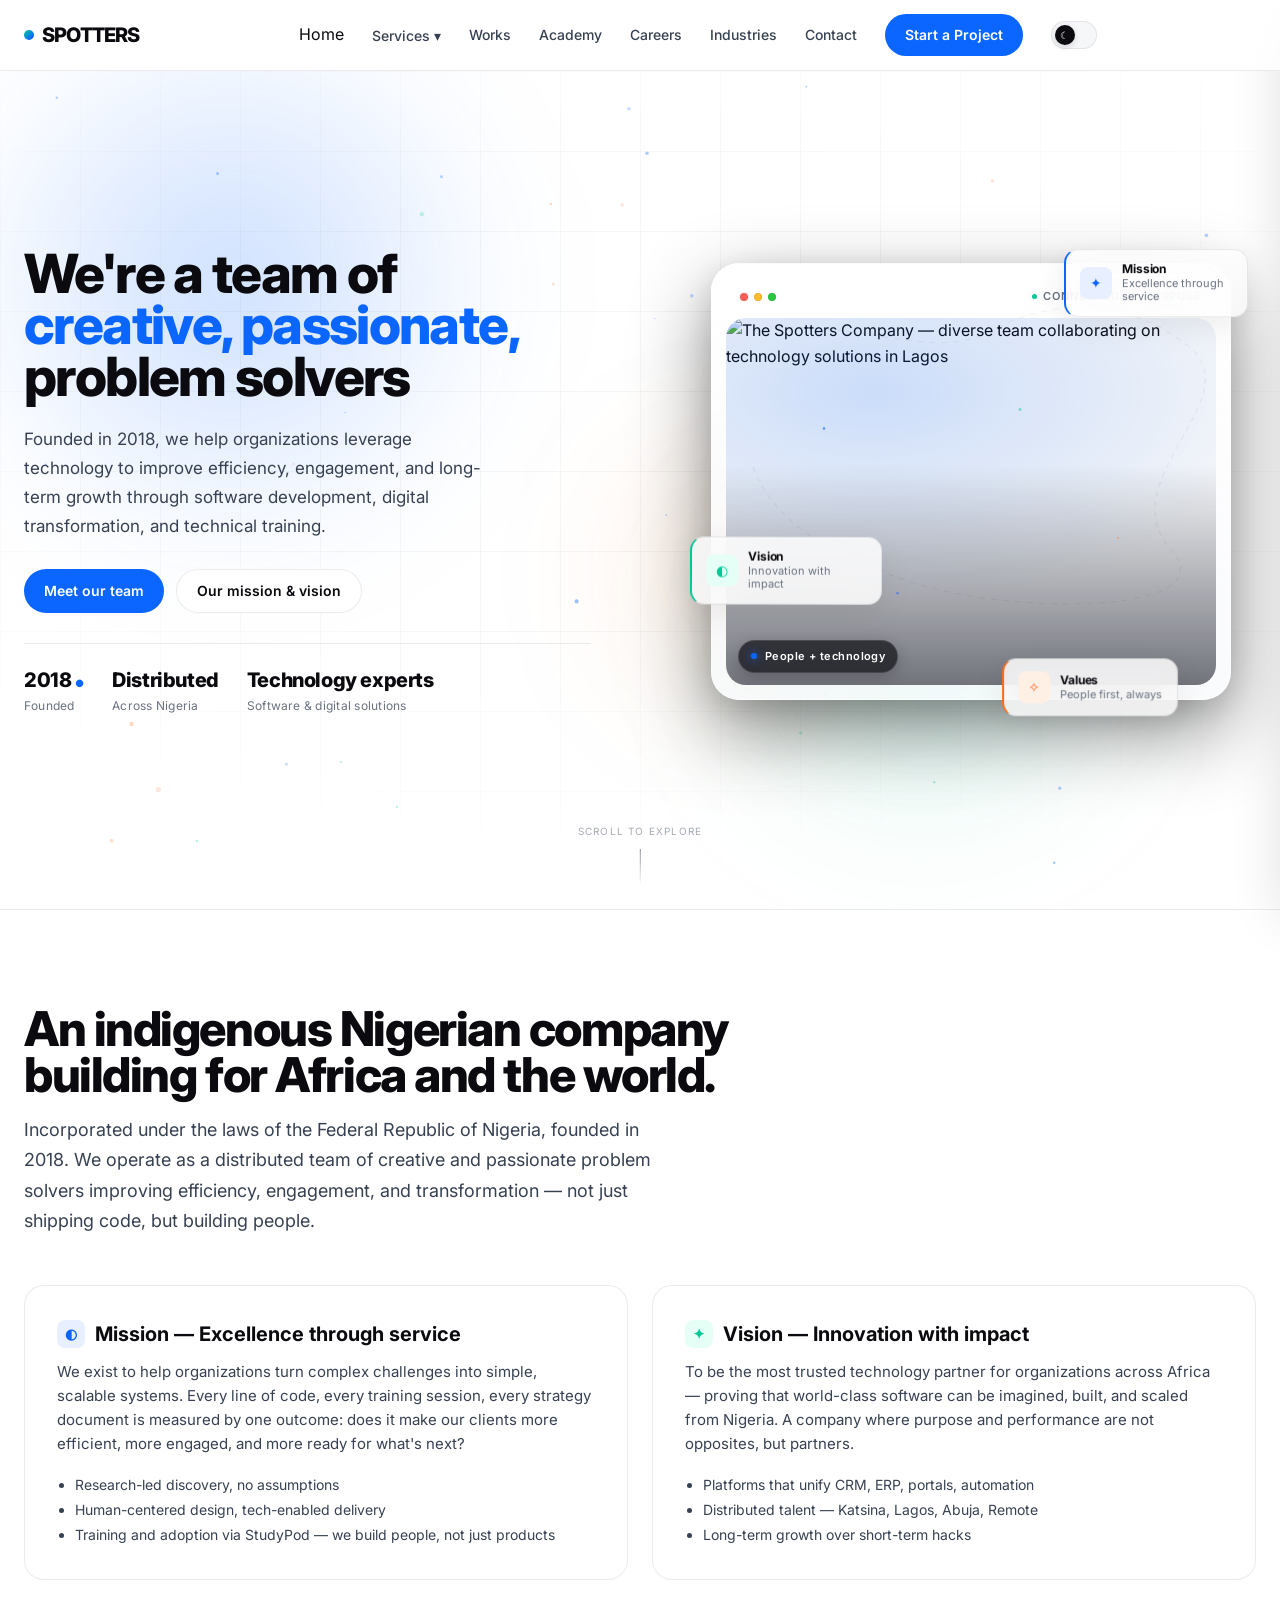
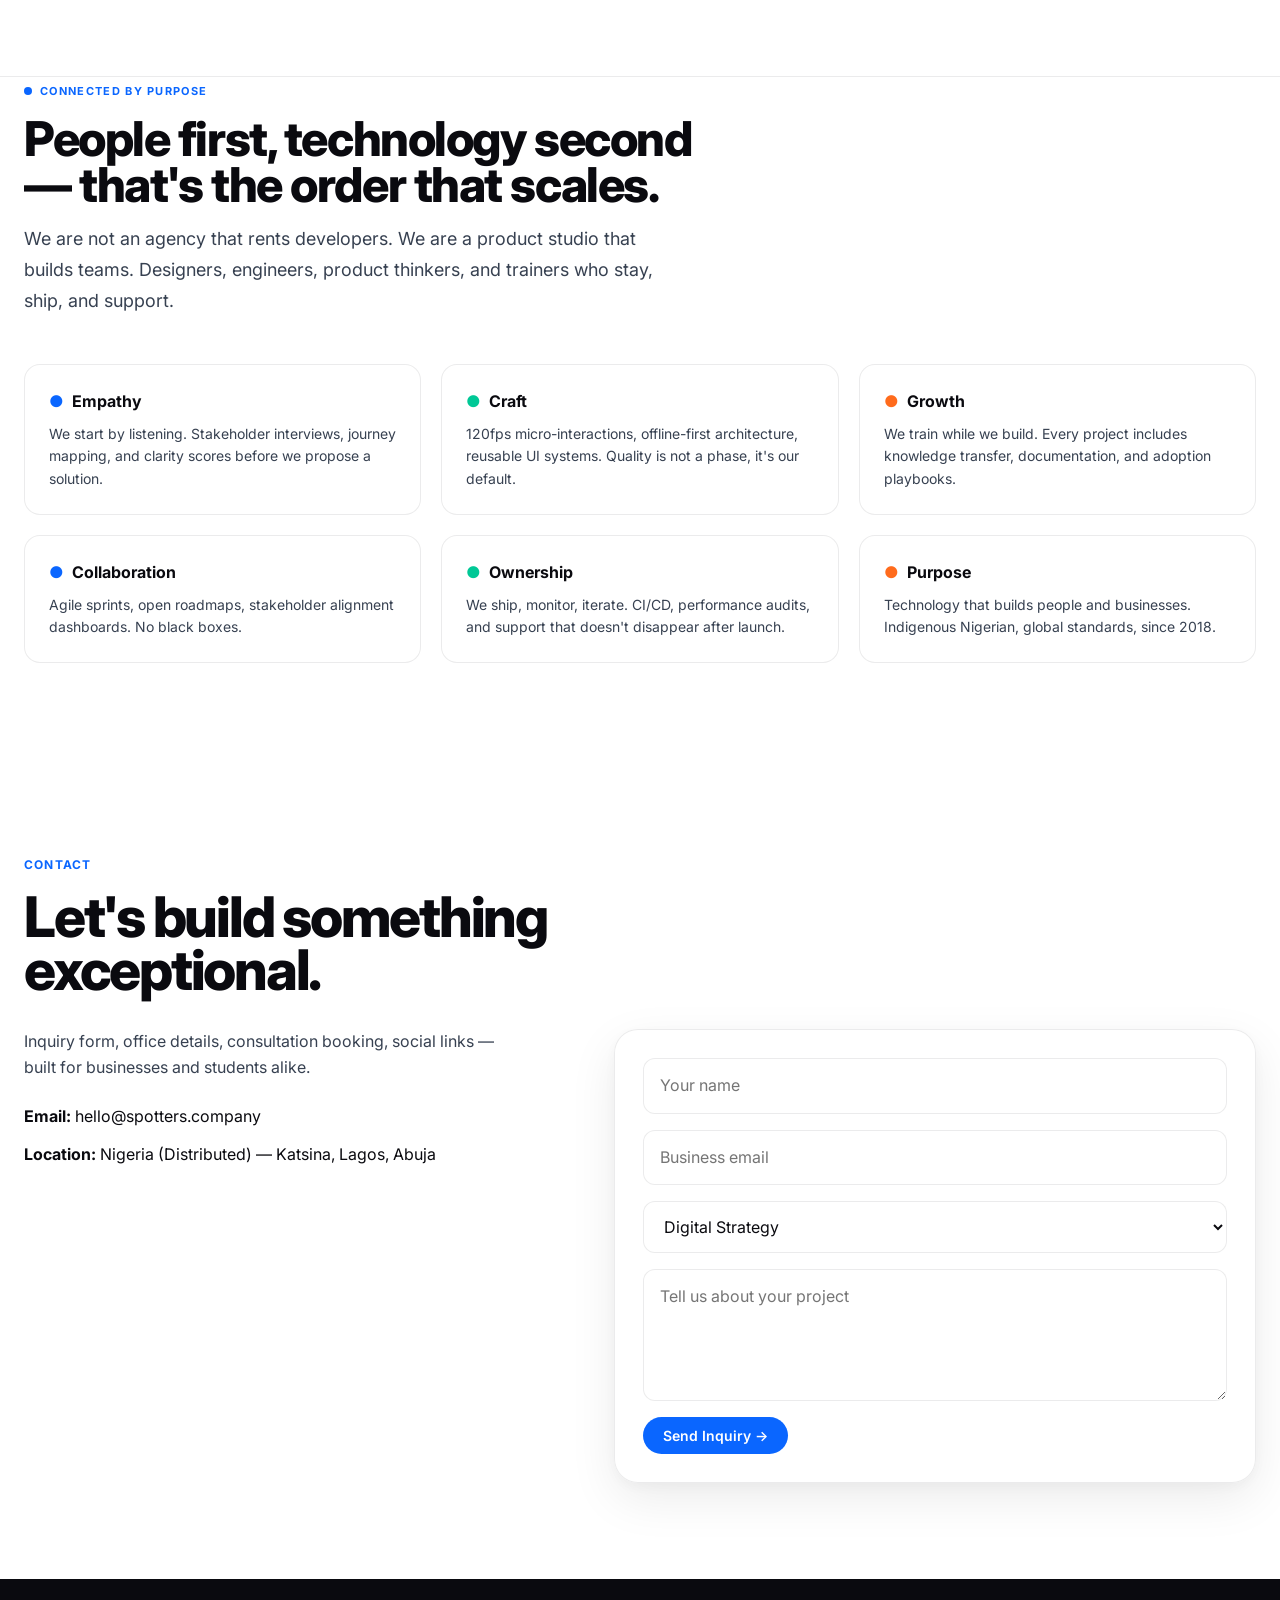
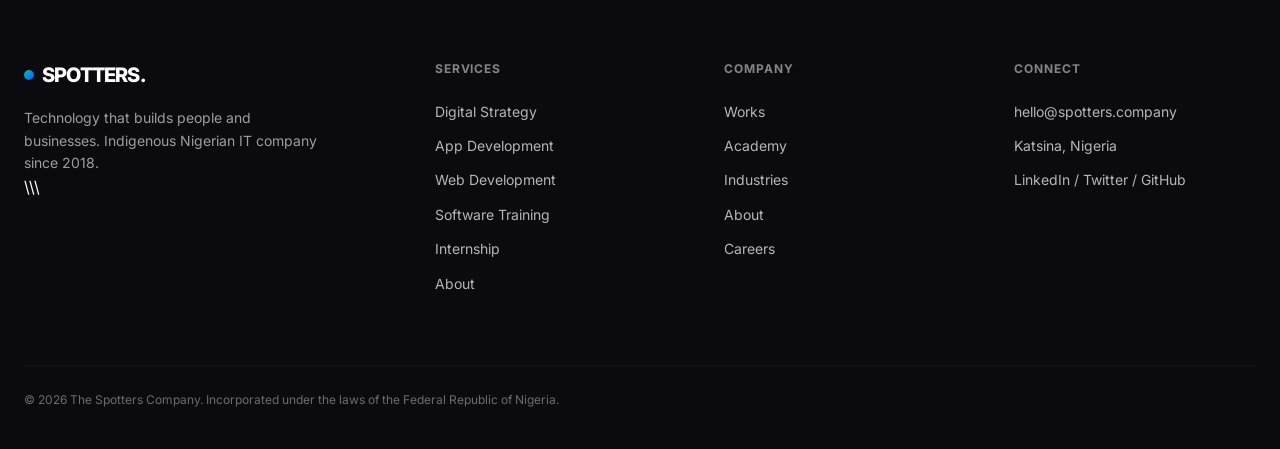
==== pages/about.html @ cceacc00 "change the position of some links" ====
<!DOCTYPE html>
<html lang="en">

<head>
  <meta charset="UTF-8">
  <meta name="viewport" content="width=device-width, initial-scale=1.0">
  <title>About — The Spotters Company | People connected by purpose</title>
  <link rel="preconnect" href="https://fonts.googleapis.com">
  <link rel="preconnect" href="https://fonts.gstatic.com" crossorigin>
  <link href="https://fonts.googleapis.com/css2?family=Inter:wght@400;500;600;700;800&display=swap" rel="stylesheet">
  <!-- Shared tokens + global header/footer (synced with home) -->
  <link rel="stylesheet" href="../css/variables.css">
  <link rel="stylesheet" href="../css/global.css">
  <!-- Page-specific styles -->
  <link rel="stylesheet" href="../css/about.css">
</head>

<body>
  <!-- ====================================================================
       HEADER SECTION
       ==================================================================== -->
  <header class="header" id="siteHeader">
    <div class="header-inner">
      <a href="../index.html" class="logo">
        <div class="logo-dot"></div>SPOTTERS
      </a>
      <nav class="nav-desktop" id="desktopNav">
        <a href="../index.html">Home</a>
        <div class="nav-dropdown" id="servicesDropdown">
          <button class="nav-link dropdown-trigger" aria-expanded="false">Services <span>▾</span></button>
          <div class="dropdown-menu">
            <a href="digital-strategy.html">Digital Strategy</a>
            <a href="app-development.html">App Development</a>
            <a href="web-development.html">Web Development</a>
            <a href="software-training.html">StudyPod Training</a>
            <a href="internship.html">Internship Program</a>
          </div>
        </div>
        <a class="nav-link" href="works.html">Works</a>
        <a class="nav-link" href="../index.html#academy">Academy</a>
        <a class="nav-link" href="careers.html">Careers</a>
        <a class="nav-link" href="industries.html">Industries</a>
        <a class="nav-link" href="../index.html#contact">Contact</a>
        <a class="btn-primary blue" href="#contact">Start a Project</a>
        <button class="theme-toggle" id="themeToggle" aria-label="Toggle light and dark theme">
          <div class="toggle-thumb" id="toggleThumb">☾</div>
        </button>
      </nav>
      <div style="display:flex; align-items:center; gap:10px;">
        <button class="hamburger" id="hamburger" aria-label="Open menu" aria-expanded="false" aria-controls="drawer">
          <span></span><span></span><span></span>
        </button>
      </div>
    </div>
  </header>

  <!-- Drawer - Mobile  -->
  <div class="drawer-backdrop" id="backdrop"></div>
  <div class="drawer" id="drawer" aria-hidden="true">
    <a href="../index.html">Home</a>
    <div class="drawer-dropdown open" id="drawerServices">
      <button class="drawer-link dropdown-trigger" aria-expanded="true">Services <span>▾</span></button>
      <div class="drawer-submenu">
        <a class="drawer-sublink" href="digital-strategy.html">Digital Strategy</a>
        <a class="drawer-sublink" href="app-development.html">App Development</a>
        <a class="drawer-sublink" href="web-development.html">Web Development</a>
        <a class="drawer-sublink" href="software-training.html">StudyPod Training</a>
        <a class="drawer-sublink" href="internship.html">Internship Program</a>
      </div>
    </div>
    <a class="nav-link" href="works.html">Works</a>
    <a class="nav-link" href="../index.html#academy">Academy</a>
    <a class="nav-link" href="careers.html">Careers</a>
    <a class="nav-link" href="industries.html">Industries</a>
    <a class="nav-link" href="../index.html#contact">Contact</a>
    <a class="btn-primary blue" href="#contact">Start a Project</a>
    <div class="drawer-footer">
      <div class="drawer-theme-row">
        <span>Theme</span>
        <button class="theme-toggle" id="drawerThemeToggle" aria-label="Toggle theme">
          <div class="toggle-thumb" id="drawerToggleThumb">☾</div>
        </button>
      </div>
      <a class="btn-primary blue" href="#contact" style="width:100%; justify-content:center;">Start a
        Project →</a>
      <p style="font-size:11px; color:var(--muted-2); text-align:center; margin-top:12px;">Indigenous Nigerian • Since
        2018</p>
    </div>
  </div>

  <!-- ====================================================================
       ABOUT HERO - People connected by purpose
       Most emotional hero on site — trust, not service
       ==================================================================== -->
  <section class="about-hero" id="aboutHero">
    <div class="hero-background">
      <canvas id="aboutNetworkCanvas"></canvas>
      <div class="grid-overlay"></div>
      <div class="gradient-orb blue"></div>
      <div class="gradient-orb green"></div>
      <div class="gradient-orb orange"></div>
    </div>

    <div class="hero-container">
      <!-- LEFT: Content — sells trust -->
      <div class="hero-content">
        <h1>We're a team of <em>creative, passionate,</em> problem solvers</h1>
        <p>Founded in 2018, we help organizations leverage technology to improve efficiency, engagement, and long-term
          growth through software development, digital transformation, and technical training.</p>

        <div class="hero-actions">
          <a class="btn-primary blue" href="#team">Meet our team</a>
          <a class="btn-secondary" href="#mission">Our mission & vision</a>
        </div>

        <div class="hero-stats">
          <div class="stat">
            <strong>2018 <span class="dot" style="color:var(--ab-blue);">●</span></strong>
            <span>Founded</span>
          </div>
          <div class="stat">
            <strong>Distributed</strong>
            <span>Across Nigeria</span>
          </div>
          <div class="stat">
            <strong>Technology experts</strong>
            <span>Software & digital solutions</span>
          </div>
        </div>
      </div>

      <!-- RIGHT: Visual — team connected by purpose -->
      <div class="hero-visual">
        <!-- TEAM BOARD — backdrop-filter 24px, border rgba(255,255,255,.08), shadow 0 30px 80px -->
        <div class="team-board" id="teamBoard">
          <div class="board-header">
            <div class="board-dots"><span></span><span></span><span></span></div>
            <span class="board-label">Connected by purpose</span>
          </div>

          <div class="team-image-wrap">
            <div class="team-image" id="teamImage">
              <img src="https://images.unsplash.com/photo-1522071820081-009f0129c71c?q=80&w=800&auto=format&fit=crop"
                alt="The Spotters Company — diverse team collaborating on technology solutions in Lagos"
                loading="eager">
              <div class="image-overlay"></div>
              <div class="network-mini-overlay"></div>
            </div>
            <div class="team-caption">
              <span class="caption-dot"></span>
              <span>People + technology</span>
            </div>
          </div>

          <!-- Floating cards — Mission / Vision / Values -->
          <div class="floating-card mission" id="cardMission">
            <div class="card-icon blue">✦</div>
            <div>
              <strong>Mission</strong>
              <span>Excellence through service</span>
            </div>
          </div>

          <div class="floating-card vision" id="cardVision">
            <div class="card-icon green">◐</div>
            <div>
              <strong>Vision</strong>
              <span>Innovation with impact</span>
            </div>
          </div>

          <div class="floating-card values" id="cardValues">
            <div class="card-icon orange">✧</div>
            <div>
              <strong>Values</strong>
              <span>People first, always</span>
            </div>
          </div>

          <!-- Connection SVG — glowing thread -->
          <svg class="connection-svg" viewBox="0 0 520 520" preserveAspectRatio="none">
            <path class="network-path" />
            <path class="network-pulse" id="networkPulse" />
          </svg>
        </div>

        <!-- Expertise pills — Scene 3 3-5s -->
        <div class="expertise-layer" id="expertiseLayer">
          <div class="expertise-pill software" data-pill="software"><span class="pill-dot"></span> Software Development
          </div>
          <div class="expertise-pill web" data-pill="web"><span class="pill-dot"></span> Web Platforms</div>
          <div class="expertise-pill mobile" data-pill="mobile"><span class="pill-dot"></span> Mobile Apps</div>
          <div class="expertise-pill digital" data-pill="digital"><span class="pill-dot"></span> Digital Strategy</div>
          <div class="expertise-pill training" data-pill="training"><span class="pill-dot"></span> Training</div>
        </div>
      </div>
    </div>

    <div class="scroll-indicator">
      <span>Scroll to explore</span>
      <div class="scroll-line"></div>
    </div>
  </section>

  <!-- ====================================================================
       BELOW-FOLD — Story + Mission/Vision + Values
       Narrative continuity from hero
       ==================================================================== -->
  <section class="about-section" id="mission">
    <h2>An indigenous Nigerian company building for Africa and the world.</h2>
    <p class="lead">Incorporated under the laws of the Federal Republic of Nigeria, founded in 2018. We operate as a
      distributed team of creative and passionate problem solvers improving efficiency, engagement, and transformation —
      not just shipping code, but building people.</p>

    <div class="mv-grid">
      <div class="mv-card">
        <h3><span
            style="width:28px; height:28px; background:var(--ab-blue-light); color:var(--ab-blue); border-radius:8px; display:grid; place-items:center; font-size:14px;">◐</span>
          Mission — Excellence through service</h3>
        <p>We exist to help organizations turn complex challenges into simple, scalable systems. Every line of code,
          every training session, every strategy document is measured by one outcome: does it make our clients more
          efficient, more engaged, and more ready for what's next?</p>
        <ul>
          <li>Research-led discovery, no assumptions</li>
          <li>Human-centered design, tech-enabled delivery</li>
          <li>Training and adoption via StudyPod — we build people, not just products</li>
        </ul>
      </div>
      <div class="mv-card">
        <h3><span
            style="width:28px; height:28px; background:var(--ab-green-light); color:var(--ab-green); border-radius:8px; display:grid; place-items:center; font-size:14px;">✦</span>
          Vision — Innovation with impact</h3>
        <p>To be the most trusted technology partner for organizations across Africa — proving that world-class software
          can be imagined, built, and scaled from Nigeria. A company where purpose and performance are not opposites,
          but partners.</p>
        <ul>
          <li>Platforms that unify CRM, ERP, portals, automation</li>
          <li>Distributed talent — Katsina, Lagos, Abuja, Remote</li>
          <li>Long-term growth over short-term hacks</li>
        </ul>
      </div>
    </div>
  </section>

  <section class="about-section" id="team" style="padding-top:0;">
    <div class="about-label">Connected by purpose</div>
    <h2>People first, technology second — that's the order that scales.</h2>
    <p class="lead">We are not an agency that rents developers. We are a product studio that builds teams. Designers,
      engineers, product thinkers, and trainers who stay, ship, and support.</p>

    <div class="values-grid">
      <div class="value-card">
        <h4><span style="color:var(--ab-blue);">●</span> Empathy</h4>
        <p>We start by listening. Stakeholder interviews, journey mapping, and clarity scores before we propose a
          solution.</p>
      </div>
      <div class="value-card">
        <h4><span style="color:var(--ab-green);">●</span> Craft</h4>
        <p>120fps micro-interactions, offline-first architecture, reusable UI systems. Quality is not a phase, it's our
          default.</p>
      </div>
      <div class="value-card">
        <h4><span style="color:var(--ab-orange);">●</span> Growth</h4>
        <p>We train while we build. Every project includes knowledge transfer, documentation, and adoption playbooks.
        </p>
      </div>
      <div class="value-card">
        <h4><span style="color:var(--ab-blue);">●</span> Collaboration</h4>
        <p>Agile sprints, open roadmaps, stakeholder alignment dashboards. No black boxes.</p>
      </div>
      <div class="value-card">
        <h4><span style="color:var(--ab-green);">●</span> Ownership</h4>
        <p>We ship, monitor, iterate. CI/CD, performance audits, and support that doesn't disappear after launch.</p>
      </div>
      <div class="value-card">
        <h4><span style="color:var(--ab-orange);">●</span> Purpose</h4>
        <p>Technology that builds people and businesses. Indigenous Nigerian, global standards, since 2018.</p>
      </div>
    </div>
  </section>

  <!-- ====================================================================
       CONTACT - SECTION
       ==================================================================== -->
  <section class="section contact-section" id="contact">
    <div class="section-label reveal">Contact</div>
    <h2 class="section-title reveal">Let's build something exceptional.</h2>
    <div class="contact-layout">
      <div class="contact-info reveal">
        <p>Inquiry form, office details, consultation booking, social links — built for businesses and students alike.
        </p>
        <div class="contact-meta">
          <p><strong>Email:</strong> hello@spotters.company</p>
          <p><strong>Location:</strong> Nigeria (Distributed) — Katsina, Lagos, Abuja</p>
        </div>
      </div>
      <form class="card contact-form reveal">
        <input type="text" name="name" placeholder="Your name">
        <input type="email" name="email" placeholder="Business email">
        <select name="service">
          <option>Digital Strategy</option>
          <option>App Development</option>
          <option>Web Development</option>
          <option>Software Training</option>
          <option>Internship</option>
          <option>About / Partnership</option>
        </select>
        <textarea name="message" placeholder="Tell us about your project" rows="4"></textarea>
        <button class="btn-primary blue" type="submit">Send Inquiry →</button>
      </form>
    </div>
  </section>

  <!-- Footer - SECTION -->
  <footer class="footer">
    <div class="footer-inner">
      <div class="footer-grid">
        <div>
          <div class="logo" style="color:white;">
            <div class="logo-dot"></div>SPOTTERS.
          </div>
          <p style="opacity:0.6; font-size:14px; margin-top:16px; max-width:300px;">Technology that builds people and
            businesses. Indigenous Nigerian IT company since 2018.</p>
          \\\
        </div>
        <div>
          <h4>Services</h4>
          <a href="digital-strategy.html">Digital Strategy</a>
          <a href="app-development.html">App Development</a>
          <a href="web-development.html">Web Development</a>
          <a href="software-training.html">Software Training</a>
          <a href="internship.html">Internship</a>
          <a href="about.html">About</a>
        </div>
        <div>
          <h4>Company</h4>
          <a href="../index.html#works">Works</a>
          <a href="../index.html#academy">Academy</a>
          <a href="../index.html#industries">Industries</a>
          <a href="../index.html#about">About</a>
          <a href="../index.html#careers">Careers</a>
        </div>
        <div>
          <h4>Connect</h4>
          <a>hello@spotters.company</a>
          <a>Katsina, Nigeria</a>
          <a>LinkedIn / Twitter / GitHub</a>
        </div>
      </div>
      <p
        style="margin-top:64px; opacity:0.4; font-size:12px; border-top:1px solid rgba(255,255,255,0.1); padding-top:24px;">
        © 2026 The Spotters Company. Incorporated under the laws of the Federal Republic of Nigeria.</p>
    </div>
  </footer>

  <!-- Back to Top Button - Blue dominant (synced with home) -->
  <button class="back-to-top" id="backToTop" aria-label="Back to top">
    <svg viewBox="0 0 24 24" fill="none" stroke="currentColor" stroke-width="2.2" stroke-linecap="round"
      stroke-linejoin="round">
      <path d="M18 15l-6-6-6 6" />
    </svg>
  </button>

  <div class="toast" id="toast"></div>

  <script src="../js/main.js"></script>
  <script src="../js/about.js"></script>
</body>

</html>
---- css/variables.css ----
/* ==========================================================================
   VARIABLES.CSS - Design tokens for The Spotters Company
   This file holds all colors, shadows, radii, fonts.
   Edit here to rebrand the entire site.
   
   Structure:
   1. Core palette (white, black, grays)
   2. Brand colors (blue, green, orange) - light/dark variants
   3. Theme tokens (light = default, dark = [data-theme="dark"])
   4. Gradients, shadows, radii, easing
   ========================================================================== */

:root {
  /* ---------- 1. Core neutrals ---------- */
  --white: #FFFFFF;
  --off-white: #FAFBFD;
  --ghost: #F6F7F9;
  --black: #0A0A0F;
  --gray-900: #111827;
  --gray-700: #374151;
  --gray-500: #6B7280;
  --gray-300: #D1D5DB;
  --gray-100: #F3F4F6;
  
  /* ---------- 2. Brand colors ---------- */
  --blue: #0A66FF;           /* Primary - Software / trust */
  --blue-dark: #0549C0;
  --blue-light: #E8EFFF;
  --blue-glow: rgba(10, 102, 255, 0.15);
  
  --green: #00C896;          /* Secondary - Training / growth (used as purple in hero) */
  --green-dark: #009975;
  --green-light: #E6FFF6;
  --green-glow: rgba(0, 200, 150, 0.15);
  
  --orange: #FF6B1C;          /* Accent - Human / transformation */
  --orange-dark: #E05A12;
  --orange-light: #FFF0E6;
  --orange-glow: rgba(255, 107, 28, 0.15);

  /* For hero animation - map purple to green for brand consistency */
  --hero-blue: var(--blue);
  --hero-purple: var(--green);
  --hero-orange: var(--orange);

  /* ---------- 3. Theme tokens - Light is default ---------- */
  --bg: var(--white);
  --bg-2: var(--off-white);
  --text: var(--black);
  --muted: var(--gray-700);
  --muted-2: var(--gray-500);
  --border: rgba(10,10,15,0.08);
  --card-bg: rgba(255,255,255,0.84);
  --visual-bg: rgba(248,249,252,0.72);
  --header-bg: rgba(255,255,255,0.82);
  --canvas-line: 10,10,15;

  /* ---------- 4. Gradients ---------- */
  --gradient-bgo: linear-gradient(135deg, var(--green) 0%, var(--blue) 80%, var(--orange) 100%);
  --gradient-blue: linear-gradient(135deg, var(--blue) 0%, #3B82F6 100%);
  --gradient-green: linear-gradient(135deg, var(--green) 0%, #10B981 100%);
  --gradient-orange: linear-gradient(135deg, var(--orange) 0%, #FB923C 100%);

  /* ---------- 5. Typography ---------- */
  --font-display: 'Geist', 'Inter', -apple-system, sans-serif;
  --font-body: 'Inter', -apple-system, sans-serif;
  
  /* ---------- 6. Radii & Shadows ---------- */
  --radius-sm: 12px;
  --radius-md: 16px;
  --radius-lg: 24px;
  --radius-xl: 32px;
  --radius-full: 9999px;
  
  --shadow-sm: 0 1px 2px rgba(10,10,15,0.04), 0 4px 12px rgba(10,10,15,0.04);
  --shadow-md: 0 8px 24px rgba(10,10,15,0.06), 0 2px 8px rgba(10,10,15,0.04);
  --shadow-lg: 0 16px 48px rgba(10,10,15,0.08), 0 4px 16px rgba(10,10,15,0.04);
  --shadow-glow-blue: 0 8px 32px var(--blue-glow);
  --shadow-glow-green: 0 8px 32px var(--green-glow);
  --shadow-glow-orange: 0 8px 32px var(--orange-glow);

  /* ---------- 7. Easing - for premium motion ---------- */
  --ease-spring: cubic-bezier(0.175, 0.885, 0.32, 1.275);
  --ease-smooth: cubic-bezier(0.16, 1, 0.3, 1);
  --ease-out: cubic-bezier(0.25, 0.46, 0.45, 0.94);
}

[data-theme="dark"] {
  --bg: #050816;
  --bg-2: #0B1020;
  --text: #E6E8EF;
  --muted: rgba(255,255,255,0.68);
  --muted-2: rgba(255,255,255,0.42);
  --border: rgba(255,255,255,0.10);
  --card-bg: rgba(11,16,32,0.84);
  --visual-bg: rgba(8,12,26,0.62);
  --header-bg: rgba(5,8,22,0.78);
  --canvas-line: 255,255,255;
  --ghost: #12131A;
  --gray-100: rgba(255,255,255,0.08);
  --gray-300: rgba(255,255,255,0.14);
  --off-white: #0B1020;
}
body.dark {
  --bg: #050816;
  --bg-2: #0B1020;
  --text: #E6E8EF;
  --muted: rgba(255,255,255,0.68);
  --muted-2: rgba(255,255,255,0.42);
  --border: rgba(255,255,255,0.10);
  --card-bg: rgba(11,16,32,0.84);
  --visual-bg: rgba(8,12,26,0.62);
  --header-bg: rgba(5,8,22,0.78);
  --canvas-line: 255,255,255;
}
---- css/global.css ----
/* ==========================================================================
   GLOBAL.CSS - Base styles, header, footer, buttons, drawer
   SYNCED ACROSS ALL PAGES: index.html, digital-strategy.html, web-development.html
   Edit header/footer here and it updates everywhere.
   
   COMMENT GUIDE:
   - Search HEADER to edit sticky header
   - Search DRAWER for mobile menu
   - Search FOOTER for footer
   - Search BACK TO TOP for button
   ========================================================================== */

/* ---------- 1. Reset & Base ---------- */
* { margin: 0; padding: 0; box-sizing: border-box; }
html { scroll-behavior: smooth; -webkit-font-smoothing: antialiased; }
body {
  font-family: 'Inter', sans-serif;
  background: var(--bg);
  color: var(--text);
  line-height: 1.6;
  overflow-x: hidden;
  transition: background .4s ease, color .4s ease;
}
a { text-decoration: none; color: inherit; }
button { border: none; background: none; cursor: pointer; font-family: inherit; }

/* ---------- 2. HEADER - Sticky, reusable ---------- */
.header {
  position: sticky;
  top: 0;
  z-index: 100;
  background: var(--header-bg);
  backdrop-filter: blur(24px) saturate(180%);
  border-bottom: 1px solid var(--border);
  transition: background .4s ease, border-color .4s ease;
}
.header-inner {
  max-width: 1280px;
  margin: 0 auto;
  padding: 14px 24px;
  display: flex;
  align-items: center;
  justify-content: space-between;
  gap: 20px;
}
.logo {
  font-weight: 800;
  letter-spacing: -0.04em;
  font-size: 20px;
  display: flex;
  align-items: center;
  gap: 8px;
  color: var(--text);
  text-decoration: none;
}
.logo-dot {
  width: 10px; height: 10px;
  border-radius: 50%;
  background: var(--gradient-bgo);
  animation: pulseDot 3s infinite;
}
@keyframes pulseDot { 0%,100%{transform:scale(1)} 50%{transform:scale(1.2)} }

/* ---------- 3. Desktop Navigation ---------- */
.nav-desktop { display: flex; gap: 28px; align-items: center; }
.nav-link {
  font-size: 14px; font-weight: 500;
  color: var(--muted); position: relative;
  padding: 4px 0; transition: color .3s ease;
}
.nav-link:hover { color: var(--text); }

/* Services Dropdown */
.nav-dropdown { position: relative; }
.dropdown-trigger { display: flex; align-items: center; gap: 4px; }
.dropdown-menu {
  position: absolute; top: calc(100% + 12px); left: 50%;
  transform: translateX(-50%) translateY(-8px);
  min-width: 220px; background: var(--card-bg);
  border: 1px solid var(--border); border-radius: 14px;
  padding: 8px; box-shadow: var(--shadow-lg);
  backdrop-filter: blur(16px); opacity: 0; visibility: hidden;
  pointer-events: none; transition: all .32s var(--ease-smooth); z-index: 110;
}
.nav-dropdown:hover .dropdown-menu,
.nav-dropdown.open .dropdown-menu,
.nav-dropdown:focus-within .dropdown-menu {
  opacity: 1; visibility: visible; pointer-events: auto;
  transform: translateX(-50%) translateY(0);
}
.dropdown-menu a {
  display: block; padding: 10px 12px;
  font-size: 13px; font-weight: 500;
  color: var(--muted); border-radius: 8px; transition: all .2s ease;
}
.dropdown-menu a:hover { background: var(--ghost); color: var(--text); transform: translateX(2px); }
.dropdown-menu a:first-child:hover { background: var(--blue-light); color: var(--blue); }
[data-theme="dark"] .dropdown-menu { background: rgba(16,22,42,0.96); border-color: rgba(255,255,255,0.08); }

/* Theme Toggle */
.theme-toggle {
  width: 46px; height: 28px; border-radius: 9999px;
  background: var(--ghost); border: 1px solid var(--border);
  display: flex; align-items: center; padding: 3px;
  cursor: pointer; transition: all .3s var(--ease-smooth); position: relative;
}
.theme-toggle:hover { transform: translateY(-1px); }
.toggle-thumb {
  width: 20px; height: 20px; border-radius: 50%;
  background: var(--black); color: white;
  display: grid; place-items: center; font-size: 10px;
  transition: transform .38s var(--ease-smooth), background .3s ease;
  box-shadow: 0 2px 6px rgba(0,0,0,0.15);
}
[data-theme="dark"] .toggle-thumb { transform: translateX(18px); background: linear-gradient(135deg, #FDB813, #FF6B1C); }

/* Buttons */
.btn-primary {
  background: var(--black); color: white;
  padding: 10px 20px; border-radius: var(--radius-full);
  font-weight: 600; font-size: 14px;
  display: inline-flex; align-items: center; gap: 8px;
  transition: all .3s var(--ease-smooth);
}
.btn-primary:hover { transform: translateY(-1px); box-shadow: var(--shadow-md); }
.btn-primary.blue { background: var(--blue); }
.btn-primary.green { background: var(--green); }
.btn-primary.orange { background: var(--orange); }
.btn-secondary {
  background: var(--card-bg); color: var(--text);
  border: 1px solid var(--border); padding: 10px 20px;
  border-radius: var(--radius-full); font-weight: 600; font-size: 14px;
  backdrop-filter: blur(10px); transition: all .3s var(--ease-smooth);
}
.btn-secondary:hover { transform: translateY(-1px); box-shadow: var(--shadow-md); }

/* Hamburger - Mobile */
.hamburger {
  width: 40px; height: 40px; display: none;
  flex-direction: column; justify-content: center; align-items: center; gap: 5px;
  border-radius: 10px; border: 1px solid var(--border);
  background: var(--card-bg);
}
.hamburger span {
  display: block; width: 18px; height: 2px;
  background: var(--text); border-radius: 2px;
  transition: all .32s var(--ease-smooth);
}
.hamburger.active span:nth-child(1){ transform: translateY(7px) rotate(45deg); }
.hamburger.active span:nth-child(2){ opacity: 0; transform: scaleX(0); }
.hamburger.active span:nth-child(3){ transform: translateY(-7px) rotate(-45deg); }

/* Drawer - Mobile menu */
.drawer-backdrop {
  position: fixed; inset: 0;
  background: rgba(10,10,15,0.28); backdrop-filter: blur(4px);
  z-index: 90; opacity: 0; pointer-events: none; transition: .4s ease;
}
.drawer-backdrop.active { opacity: 1; pointer-events: auto; }
.drawer {
  position: fixed; top: 0; right: 0; bottom: 0;
  width: min(420px, 86vw); background: var(--bg);
  border-left: 1px solid var(--border); z-index: 95;
  padding: 88px 32px 32px; transform: translateX(100%);
  transition: .6s var(--ease-smooth); display: flex;
  flex-direction: column; box-shadow: 0 16px 48px rgba(0,0,0,0.12); overflow-y: auto;
}
.drawer.active { transform: translateX(0); }
.drawer-link {
  font-size: 28px; font-weight: 700; letter-spacing: -0.03em;
  line-height: 1.1; padding: 14px 0; border-bottom: 1px solid var(--border);
  opacity: 0; transform: translateY(20px); transition: .5s var(--ease-smooth); color: var(--text);
}
.drawer.active .drawer-link { opacity: 1; transform: translateY(0); }
.drawer.active .drawer-link:nth-child(1){transition-delay:.06s}
.drawer.active .drawer-link:nth-child(2){transition-delay:.10s}
.drawer.active .drawer-link:nth-child(3){transition-delay:.14s}
.drawer.active .drawer-link:nth-child(4){transition-delay:.18s}
.drawer.active .drawer-link:nth-child(5){transition-delay:.22s}
.drawer.active .drawer-link:nth-child(6){transition-delay:.26s}
.drawer.active .drawer-link:nth-child(7){transition-delay:.30s}
.drawer-footer { margin-top: auto; padding-top: 32px; border-top: 1px solid var(--border); }
.drawer-theme-row { display: flex; align-items: center; justify-content: space-between; margin-bottom: 20px; font-size: 13px; color: var(--muted); }
.drawer-dropdown .dropdown-trigger {
  width: 100%; justify-content: space-between; font-size: 28px;
  font-weight: 700; letter-spacing: -0.03em; line-height: 1.1;
  padding: 14px 0; border-bottom: 1px solid var(--border);
}
.drawer-submenu {
  max-height: 0; overflow: hidden; opacity: 0;
  transition: all .36s var(--ease-smooth);
  padding-left: 16px; border-left: 2px solid var(--border);
  margin: 8px 0 8px 8px;
}
.drawer-dropdown.open .drawer-submenu { max-height: 300px; opacity: 1; margin-bottom: 16px; }
.drawer-sublink { display: block; padding: 10px 0; font-size: 15px; font-weight: 500; color: var(--muted); transition: color .2s; }
.drawer-sublink:hover { color: var(--blue); }

/* Reveal on scroll */
.reveal { opacity: 0; transform: translateY(24px); transition: .8s var(--ease-smooth); }
.reveal.in { opacity: 1; transform: translateY(0); }

/* Toast */
.toast {
  position: fixed; left: 50%; bottom: 24px;
  transform: translateX(-50%) translateY(20px);
  background: var(--card-bg); border: 1px solid var(--border);
  color: var(--text); padding: 10px 16px; border-radius: var(--radius-full);
  font-size: 12px; font-weight: 500; opacity: 0; pointer-events: none;
  transition: all .4s var(--ease-smooth); z-index: 200;
  backdrop-filter: blur(16px); box-shadow: var(--shadow-lg);
}
.toast.show { opacity: 1; transform: translateX(-50%) translateY(0); }

/* Footer */
.footer { background: var(--black); color: white; padding: 80px 24px 40px; }
.footer-inner { max-width: 1280px; margin: 0 auto; }
.footer-grid { display: grid; grid-template-columns: 1.5fr 1fr 1fr 1fr; gap: 48px; }
.footer h4 { font-size: 12px; text-transform: uppercase; letter-spacing: 0.08em; opacity: 0.5; margin-bottom: 16px; }
.footer a { display: block; font-size: 14px; opacity: 0.7; padding: 6px 0; transition: opacity .2s; }
.footer a:hover { opacity: 1; }

/* Shared section primitives */
.section {
  width: 100%;
  max-width: 1280px;
  margin: 0 auto;
  padding: 96px 24px;
}
.section-label {
  display: flex;
  align-items: center;
  gap: 8px;
  margin-bottom: 16px;
  color: var(--blue);
  font-size: 12px;
  font-weight: 700;
  letter-spacing: .1em;
  text-transform: uppercase;
}
.section-title {
  max-width: 720px;
  margin-bottom: 20px;
  color: var(--text);
  font-size: clamp(32px, 5vw, 56px);
  font-weight: 800;
  letter-spacing: -.04em;
  line-height: .95;
}

/* Reusable contact section */
.contact-section { padding-top: 96px; }
.contact-layout {
  display: grid;
  grid-template-columns: minmax(0, .9fr) minmax(320px, 1.1fr);
  gap: clamp(28px, 5vw, 64px);
  align-items: start;
  margin-top: 32px;
}
.contact-info { max-width: 480px; }
.contact-info > p { color: var(--muted); }
.contact-meta { margin-top: 24px; }
.contact-meta p { margin-bottom: 12px; }
.contact-form {
  width: 100%;
  min-width: 0;
  overflow: hidden;
  background: var(--card-bg-light, var(--card-bg));
  border: 1px solid var(--border);
  border-radius: var(--radius-lg);
  box-shadow: var(--shadow-lg);
  display: grid;
  gap: 16px;
  padding: clamp(20px, 3vw, 28px);
  backdrop-filter: blur(12px);
  transition: all .5s var(--ease-smooth);
}
[data-theme="dark"] .contact-form {
  background: var(--card-bg-dark);
  border-color: rgba(255,255,255,0.07);
  box-shadow: 0 4px 24px rgba(0,0,0,0.2), inset 0 1px 0 rgba(255,255,255,0.04);
}
.contact-form:hover {
  transform: translateY(-4px);
  border-color: rgba(10,102,255,0.18);
  box-shadow: var(--shadow-lg);
}
[data-theme="dark"] .contact-form:hover {
  background: rgba(20,28,52,0.94);
  border-color: rgba(10,102,255,0.22);
  box-shadow: 0 16px 48px rgba(0,0,0,0.32), 0 0 32px rgba(10,102,255,0.12), inset 0 1px 0 rgba(255,255,255,0.06);
}
.contact-form input,
.contact-form select,
.contact-form textarea {
  width: 100%;
  min-width: 0;
  padding: 14px 16px;
  border: 1px solid var(--border);
  border-radius: 12px;
  background: var(--bg);
  color: var(--text);
  font: inherit;
}
.contact-form textarea { resize: vertical; }
.contact-form .btn-primary { justify-self: start; }

@media (max-width:760px) {
  .section { padding: 64px 20px; }
  .contact-layout { grid-template-columns: minmax(0, 1fr); }
  .contact-info { max-width: none; }
}

/* Back to Top */
.back-to-top {
  position: fixed; bottom: 24px; right: 24px;
  width: 48px; height: 48px; border-radius: 9999px;
  background: var(--blue); color: white; display: grid; place-items: center;
  box-shadow: 0 8px 24px rgba(10,102,255,0.35), 0 2px 8px rgba(0,0,0,0.12);
  border: none; cursor: pointer; z-index: 80;
  opacity: 0; transform: translateY(12px) scale(0.9); pointer-events: none;
  transition: all .35s var(--ease-smooth);
}
.back-to-top.visible { opacity: 1; transform: translateY(0) scale(1); pointer-events: auto; }
.back-to-top:hover { transform: translateY(-2px) scale(1.04); background: var(--blue-dark); box-shadow: 0 12px 32px rgba(10,102,255,0.45); }
.back-to-top svg { width: 20px; height: 20px; }

/* Responsive */
@media (max-width:980px){ .nav-desktop{display:none;} .hamburger{display:flex;} .footer-grid{grid-template-columns:1fr 1fr;} }
@media (max-width:600px){ .footer-grid{grid-template-columns:1fr;} .header-inner{padding:12px 20px;} .back-to-top{bottom:18px; right:18px; width:44px; height:44px;} }
---- css/about.css ----
/* ==========================================================================
   FILE: css/about.css
   PURPOSE: About Page — People connected by purpose
   The most emotionally compelling hero on the site. Sells trust, not service.
   
   SYNC: Uses same header, drawer, theme toggle, footer, back-to-top as
         index.html via css/global.css + js/main.js
         Edit global.css and it updates everywhere.
   
   COLORS: Blue #0A66FF dominant > Green #00C896 > Orange #FF6B1C
           No purple — mapped to green per brand
           Purple in mockup = Green in system
   
   STORYBOARD (8s loop):
   Scene 1 0-1.5s   Connection — grid + nodes fade in, lines draw
   Scene 2 1.5-3s   Team reveal — team image fades, parallax begins
   Scene 3 3-5s     Expertise — 5 floating labels animate in
   Scene 4 5-6.5s   Purpose pulse — blue thread travels, cards illuminate
   Scene 5 6.5-8s   Premium idle — slow drift, float, breathe
   
   STRUCTURE:
   1. Tokens mapped to variables.css
   2. About hero shell + background (canvas + grid + orbs)
   3. Hero container 46/54 desktop
   4. Team board + image + caption + floating cards
   5. Expertise pills
   6. Connection SVG + pulse
   7. Below-fold — story, mission/vision, values
   8. Responsive 1200 / 992 / 768 / 480
   ========================================================================== */

/* ---------- 1. Tokens ---------- */
:root {
  --ab-blue: var(--blue);
  --ab-blue-dark: var(--blue-dark);
  --ab-blue-light: var(--blue-light);
  --ab-blue-glow: var(--blue-glow);
  --ab-green: var(--green);
  --ab-green-light: var(--green-light);
  --ab-green-glow: var(--green-glow);
  --ab-orange: var(--orange);
  --ab-orange-light: var(--orange-light);
  --ab-orange-glow: var(--orange-glow);

  --ab-bg: var(--bg);
  --ab-bg-2: var(--bg-2);
  --ab-text: var(--text);
  --ab-muted: var(--muted);
  --ab-muted-2: var(--muted-2);
  --ab-border: var(--border);
  --ab-card: var(--card-bg);
  --ab-visual: var(--visual-bg);
  --ab-ghost: var(--ghost);

  --ab-radius: 28px;
  --ab-radius-sm: 16px;
  --ab-radius-pill: var(--radius-full);
  --ab-ease: var(--ease-smooth);
  --ab-shadow: 0 30px 80px rgba(0,0,0,.45), 0 8px 32px rgba(0,0,0,.12);
  --ab-shadow-card: 0 8px 32px rgba(10,10,15,0.08);
}

[data-theme="dark"] {
  --ab-bg: var(--bg);
  --ab-bg-2: var(--bg-2);
  --ab-text: var(--text);
  --ab-muted: var(--muted);
  --ab-muted-2: var(--muted-2);
  --ab-border: var(--border);
  --ab-card: var(--card-bg);
  --ab-visual: var(--visual-bg);
  --ab-ghost: var(--ghost);
  --ab-shadow: 0 30px 80px rgba(0,0,0,.6), 0 8px 32px rgba(0,0,0,.35);
}

/* ---------- 2. Hero Shell ---------- */
.about-hero {
  position: relative;
  min-height: calc(100vh - 62px);
  background: var(--ab-bg);
  color: var(--ab-text);
  overflow: hidden;
  isolation: isolate;
  display: flex;
  flex-direction: column;
  transition: background .4s ease;
}

.hero-background {
  position: absolute;
  inset: 0;
  z-index: 0;
  pointer-events: none;
  overflow: hidden;
}

#aboutNetworkCanvas {
  position: absolute;
  inset: 0;
  width: 100%;
  height: 100%;
  opacity: 0;
  display: block;
  transition: opacity 1.2s var(--ab-ease);
}

#aboutNetworkCanvas.is-visible {
  opacity: 0.55;
}

[data-theme="dark"] #aboutNetworkCanvas.is-visible {
  opacity: 0.78;
}

.grid-overlay {
  position: absolute;
  inset: 0;
  background-image:
    linear-gradient(var(--ab-border) 1px, transparent 1px),
    linear-gradient(90deg, var(--ab-border) 1px, transparent 1px);
  background-size: 80px 80px;
  mask-image: radial-gradient(ellipse 90% 70% at 50% 40%, black 35%, transparent 85%);
  -webkit-mask-image: radial-gradient(ellipse 90% 70% at 50% 40%, black 35%, transparent 85%);
  opacity: 0;
  transition: opacity 1s var(--ab-ease);
}

.grid-overlay.is-visible {
  opacity: 0.45;
}

[data-theme="dark"] .grid-overlay.is-visible {
  opacity: 0.28;
}

.gradient-orb {
  position: absolute;
  border-radius: 50%;
  filter: blur(70px);
  mix-blend-mode: screen;
  pointer-events: none;
  will-change: transform;
}

.gradient-orb.blue {
  width: 580px;
  height: 580px;
  top: -80px;
  left: -60px;
  background: radial-gradient(circle at 50% 50%, rgba(10,102,255,0.24), transparent 68%);
  animation: ab-orb-float 20s ease-in-out infinite;
}

.gradient-orb.green {
  width: 460px;
  height: 460px;
  bottom: 6%;
  right: 10%;
  background: radial-gradient(circle at 50% 50%, rgba(0,200,150,0.20), transparent 70%);
  animation: ab-orb-float 26s ease-in-out infinite reverse;
}

.gradient-orb.orange {
  width: 300px;
  height: 300px;
  top: 42%;
  right: 30%;
  background: radial-gradient(circle at 50% 50%, rgba(255,107,28,0.22), transparent 70%);
  opacity: 0.9;
  animation: ab-orb-float 18s ease-in-out infinite;
}

[data-theme="light"] .gradient-orb {
  opacity: 0.32;
}

[data-theme="light"] .gradient-orb.orange {
  opacity: 0.18;
}

@keyframes ab-orb-float {
  0%,100% { transform: translate(0,0) scale(1); }
  50% { transform: translate(22px, -20px) scale(1.06); }
}

/* ---------- 3. Hero Container 46/54 ---------- */
.hero-container {
  position: relative;
  z-index: 2;
  max-width: 1280px;
  margin: 0 auto;
  padding: 72px 24px 90px;
  display: grid;
  grid-template-columns: 46% 54%;
  gap: 48px;
  min-height: calc(100vh - 62px);
  align-items: center;
  width: 100%;
}

/* Left content */
.hero-content {
  display: flex;
  flex-direction: column;
  gap: 22px;
  opacity: 0;
  transform: translateY(18px);
  transition: all .9s var(--ab-ease);
}

.hero-content.is-visible {
  opacity: 1;
  transform: translateY(0);
}

@keyframes ab-pulse-dot {
  0% { box-shadow: 0 0 0 0 rgba(10,102,255,0.5); }
  70% { box-shadow: 0 0 0 6px rgba(10,102,255,0); }
  100% { box-shadow: 0 0 0 0 rgba(10,102,255,0); }
}

.hero-content h1 {
  font-size: clamp(34px, 4.6vw, 54px);
  line-height: 0.96;
  letter-spacing: -0.03em;
  font-weight: 800;
  max-width: 520px;
  margin: 0;
  color: var(--ab-text);
}

.hero-content h1 em {
  font-style: normal;
  color: var(--ab-blue);
  position: relative;
}

.hero-content p {
  font-size: 17px;
  line-height: 1.7;
  color: var(--ab-muted);
  max-width: 480px;
}

.hero-actions {
  display: flex;
  gap: 12px;
  flex-wrap: wrap;
  margin-top: 6px;
}

.hero-stats {
  display: flex;
  gap: 28px;
  padding-top: 26px;
  border-top: 1px solid var(--ab-border);
  margin-top: 8px;
  flex-wrap: wrap;
}

.hero-stats .stat {
  display: flex;
  flex-direction: column;
  gap: 2px;
}

.hero-stats .stat strong {
  font-size: 20px;
  font-weight: 800;
  letter-spacing: -0.02em;
  color: var(--ab-text);
  line-height: 1;
}

.hero-stats .stat span {
  font-size: 12px;
  color: var(--ab-muted-2);
  letter-spacing: 0.02em;
  margin-top: 4px;
}

.hero-stats .stat .dot {
  font-size: 10px;
}

/* ---------- 4. Right Visual — Team Board ---------- */
.hero-visual {
  position: relative;
  width: 100%;
  min-height: 620px;
  display: grid;
  place-items: center;
  perspective: 1200px;
  opacity: 0;
  transform: translateY(20px);
  transition: all .9s var(--ab-ease) .15s;
}

.hero-visual.is-visible {
  opacity: 1;
  transform: translateY(0);
}

.team-board {
  position: relative;
  width: 100%;
  max-width: 520px;
  background: linear-gradient(180deg, var(--ab-card) 0%, var(--ab-visual) 100%);
  backdrop-filter: blur(24px);
  -webkit-backdrop-filter: blur(24px);
  border: 1px solid rgba(255,255,255,.08);
  border-radius: var(--ab-radius);
  box-shadow: var(--ab-shadow), inset 0 1px 0 rgba(255,255,255,0.06);
  padding: 14px;
  transform-style: preserve-3d;
  transition: transform .6s var(--ab-ease), box-shadow .4s ease;
  will-change: transform;
}

[data-theme="light"] .team-board {
  border-color: var(--ab-border);
  background: linear-gradient(180deg, rgba(255,255,255,0.92) 0%, rgba(248,249,252,0.84) 100%);
  box-shadow: 0 20px 60px rgba(10,10,15,0.08), 0 4px 16px rgba(10,10,15,0.04), inset 0 1px 0 rgba(255,255,255,0.9);
}

.board-header {
  display: flex;
  align-items: center;
  justify-content: space-between;
  padding: 10px 14px 12px;
}

.board-dots {
  display: flex;
  gap: 6px;
}

.board-dots span {
  width: 8px;
  height: 8px;
  border-radius: 50%;
  background: var(--ab-ghost);
  border: 1px solid var(--ab-border);
}

.board-dots span:nth-child(1) { background: #FF5F57; border-color: rgba(0,0,0,0.08); }
.board-dots span:nth-child(2) { background: #FFBD2E; border-color: rgba(0,0,0,0.08); }
.board-dots span:nth-child(3) { background: #28C840; border-color: rgba(0,0,0,0.08); }

.board-label {
  font-size: 11px;
  font-weight: 600;
  letter-spacing: 0.08em;
  text-transform: uppercase;
  color: var(--ab-muted-2);
  display: flex;
  align-items: center;
  gap: 6px;
}

.board-label::before {
  content: "";
  width: 5px;
  height: 5px;
  border-radius: 50%;
  background: var(--ab-green);
  box-shadow: 0 0 8px var(--ab-green-glow);
  animation: ab-pulse-dot 2s infinite;
}

.team-image-wrap {
  position: relative;
  border-radius: 20px;
  overflow: hidden;
  aspect-ratio: 4 / 3;
  background: var(--ab-ghost);
  isolation: isolate;
  transform: translateZ(0);
}

.team-image {
  position: absolute;
  inset: 0;
  overflow: hidden;
  opacity: 0;
  transform: scale(0.98);
  transition: all 1.1s var(--ab-ease);
}

.team-image.is-visible {
  opacity: 1;
  transform: scale(1);
}

.team-image img {
  width: 100%;
  height: 100%;
  object-fit: cover;
  object-position: center 30%;
  transition: transform 1.2s var(--ab-ease);
  will-change: transform;
}

.image-overlay {
  position: absolute;
  inset: 0;
  background:
    linear-gradient(180deg, rgba(5,8,22,0) 40%, rgba(5,8,22,0.55) 100%),
    radial-gradient(600px 300px at 30% 20%, rgba(10,102,255,0.18), transparent 70%);
  z-index: 1;
  pointer-events: none;
}

.network-mini-overlay {
  position: absolute;
  inset: 0;
  z-index: 2;
  opacity: 0;
  background-image:
    radial-gradient(circle at 20% 30%, rgba(10,102,255,0.9) 1.5px, transparent 1.6px),
    radial-gradient(circle at 60% 25%, rgba(0,200,150,0.8) 1.5px, transparent 1.6px),
    radial-gradient(circle at 80% 60%, rgba(255,107,28,0.7) 1.2px, transparent 1.3px),
    radial-gradient(circle at 35% 75%, rgba(10,102,255,0.8) 1.2px, transparent 1.3px);
  transition: opacity .8s var(--ab-ease) .6s;
}

.network-mini-overlay.is-visible {
  opacity: 0.55;
}

.team-caption {
  position: absolute;
  bottom: 12px;
  left: 12px;
  z-index: 3;
  display: inline-flex;
  align-items: center;
  gap: 8px;
  padding: 7px 12px;
  border-radius: 9999px;
  background: rgba(10,10,15,0.68);
  backdrop-filter: blur(12px);
  -webkit-backdrop-filter: blur(12px);
  border: 1px solid rgba(255,255,255,0.12);
  color: white;
  font-size: 11px;
  font-weight: 600;
  letter-spacing: 0.04em;
  box-shadow: 0 4px 16px rgba(0,0,0,0.22);
  opacity: 0;
  transform: translateY(8px);
  transition: all .6s var(--ab-ease) 1s;
}

.team-caption.is-visible {
  opacity: 1;
  transform: translateY(0);
}

.caption-dot {
  width: 6px;
  height: 6px;
  border-radius: 50%;
  background: var(--ab-blue);
  box-shadow: 0 0 10px var(--ab-blue);
}

/* ---------- Floating Cards — Mission / Vision / Values ---------- */
.floating-card {
  position: absolute;
  display: flex;
  align-items: center;
  gap: 10px;
  min-width: 160px;
  padding: 12px 14px;
  border-radius: 14px;
  background: var(--ab-card);
  backdrop-filter: blur(16px);
  -webkit-backdrop-filter: blur(16px);
  border: 1px solid var(--ab-border);
  box-shadow: var(--ab-shadow-card);
  z-index: 4;
  opacity: 0;
  transform: translateY(16px) scale(0.92);
  transition: all .7s var(--ab-ease);
  will-change: transform, opacity;
}

.floating-card.is-visible {
  opacity: 1;
  transform: translateY(0) scale(1);
}

.floating-card.is-pulsing {
  box-shadow: 0 12px 32px rgba(10,102,255,0.18), 0 0 0 1px rgba(10,102,255,0.18);
  border-color: rgba(10,102,255,0.22);
  transform: translateY(-2px) scale(1.02);
}

.floating-card .card-icon {
  width: 32px;
  height: 32px;
  border-radius: 8px;
  display: grid;
  place-items: center;
  font-size: 14px;
  flex-shrink: 0;
}

.floating-card .card-icon.blue { background: var(--ab-blue-light); color: var(--ab-blue); }
.floating-card .card-icon.green { background: var(--ab-green-light); color: var(--ab-green); }
.floating-card .card-icon.orange { background: var(--ab-orange-light); color: var(--ab-orange); }

.floating-card strong {
  display: block;
  font-size: 12px;
  font-weight: 700;
  letter-spacing: -0.01em;
  color: var(--ab-text);
  line-height: 1.1;
}

.floating-card span {
  display: block;
  font-size: 11px;
  color: var(--ab-muted-2);
  line-height: 1.2;
  margin-top: 2px;
}

/* Positions */
.floating-card.mission {
  top: -16px;
  right: -18px;
  width: 184px;
  border-left: 2px solid var(--ab-blue);
}

.floating-card.vision {
  bottom: 22%;
  left: -22px;
  width: 192px;
  border-left: 2px solid var(--ab-green);
}

.floating-card.values {
  bottom: -18px;
  right: 10%;
  width: 176px;
  border-left: 2px solid var(--ab-orange);
}

/* ---------- 5. Expertise Pills ---------- */
.expertise-layer {
  position: absolute;
  inset: -12% -8% -12% -8%;
  pointer-events: none;
  z-index: 3;
}

.expertise-pill {
  position: absolute;
  display: inline-flex;
  align-items: center;
  gap: 7px;
  padding: 8px 14px;
  border-radius: 9999px;
  background: var(--ab-card);
  border: 1px solid var(--ab-border);
  backdrop-filter: blur(12px);
  -webkit-backdrop-filter: blur(12px);
  box-shadow: var(--ab-shadow-card);
  font-size: 12px;
  font-weight: 600;
  color: var(--ab-text);
  white-space: nowrap;
  opacity: 0;
  transform: scale(0.8) translateY(10px);
  transition: all .6s var(--ab-ease);
  will-change: transform, opacity;
}

.expertise-pill.is-visible {
  opacity: 1;
  transform: scale(1) translateY(0);
}

.expertise-pill.is-glowing {
  box-shadow: 0 0 0 1px rgba(10,102,255,0.2), 0 8px 24px rgba(10,102,255,0.14);
  border-color: rgba(10,102,255,0.24);
  color: var(--ab-blue);
}

.expertise-pill .pill-dot {
  width: 6px;
  height: 6px;
  border-radius: 50%;
  flex-shrink: 0;
}

.expertise-pill.software { top: 4%; left: 8%; transition-delay: .1s; }
.expertise-pill.software .pill-dot { background: var(--ab-blue); }

.expertise-pill.web { top: 14%; right: 2%; transition-delay: .2s; }
.expertise-pill.web .pill-dot { background: var(--ab-green); }

.expertise-pill.mobile { top: 48%; left: -6%; transition-delay: .3s; }
.expertise-pill.mobile .pill-dot { background: var(--ab-orange); }

.expertise-pill.digital { top: 52%; right: -8%; transition-delay: .4s; }
.expertise-pill.digital .pill-dot { background: var(--ab-blue); }

.expertise-pill.training { bottom: 6%; left: 16%; transition-delay: .5s; }
.expertise-pill.training .pill-dot { background: var(--ab-green); }

/* ---------- 6. Connection SVG ---------- */
.connection-svg {
  position: absolute;
  inset: 0;
  width: 100%;
  height: 100%;
  pointer-events: none;
  z-index: 2;
  overflow: visible;
}

.network-path {
  fill: none;
  stroke: var(--ab-border);
  stroke-width: 1.2;
  stroke-dasharray: 6 6;
  opacity: 0;
  transition: opacity .8s var(--ab-ease);
}

.network-path.is-visible {
  opacity: 0.7;
}

.network-pulse {
  fill: none;
  stroke: var(--ab-blue);
  stroke-width: 2.2;
  stroke-linecap: round;
  stroke-linejoin: round;
  filter: drop-shadow(0 0 8px rgba(10,102,255,0.5));
  stroke-dasharray: 140 1000;
  stroke-dashoffset: 1000;
  opacity: 0;
  transition: opacity .3s ease;
}

.network-pulse.is-animating {
  opacity: 1;
}

/* ---------- Scroll Indicator ---------- */
.scroll-indicator {
  position: absolute;
  bottom: 24px;
  left: 50%;
  transform: translateX(-50%);
  z-index: 5;
  display: flex;
  flex-direction: column;
  align-items: center;
  gap: 10px;
  opacity: 0.6;
}

.scroll-indicator span {
  font-size: 10px;
  letter-spacing: 0.12em;
  text-transform: uppercase;
  color: var(--ab-muted-2);
}

.scroll-line {
  width: 1px;
  height: 36px;
  background: linear-gradient(to bottom, var(--ab-muted), transparent);
  animation: ab-scroll 2s infinite;
}

@keyframes ab-scroll {
  0% { transform: scaleY(0); transform-origin: top; opacity: 0; }
  50% { transform: scaleY(1); transform-origin: top; opacity: 1; }
  100% { transform: scaleY(0); transform-origin: bottom; opacity: 0; }
}

/* ---------- 7. Below-fold Sections ---------- */
.about-section {
  max-width: 1280px;
  margin: 0 auto;
  padding: 96px 24px;
  border-top: 1px solid var(--ab-border);
}

.about-label {
  display: inline-flex;
  align-items: center;
  gap: 8px;
  font-size: 11px;
  font-weight: 700;
  letter-spacing: 0.12em;
  text-transform: uppercase;
  color: var(--ab-blue);
  margin-bottom: 16px;
}

.about-label::before {
  content: "";
  width: 8px;
  height: 8px;
  border-radius: 50%;
  background: var(--ab-blue);
}

.about-section h2 {
  font-size: clamp(28px, 4vw, 48px);
  font-weight: 800;
  letter-spacing: -0.03em;
  line-height: 0.96;
  max-width: 720px;
  color: var(--ab-text);
}

.about-section p.lead {
  font-size: 18px;
  line-height: 1.7;
  color: var(--ab-muted);
  max-width: 640px;
  margin-top: 16px;
}

/* Mission Vision Grid */
.mv-grid {
  display: grid;
  grid-template-columns: 1fr 1fr;
  gap: 24px;
  margin-top: 48px;
}

.mv-card {
  background: var(--ab-card);
  border: 1px solid var(--ab-border);
  border-radius: 20px;
  padding: 32px;
  backdrop-filter: blur(12px);
  transition: all .5s var(--ab-ease);
  position: relative;
  overflow: hidden;
}

.mv-card::before {
  content: "";
  position: absolute;
  top: 0;
  left: 0;
  right: 0;
  height: 2px;
  background: linear-gradient(90deg, var(--ab-blue), var(--ab-green));
  opacity: 0;
  transition: opacity .4s ease;
}

.mv-card:hover {
  transform: translateY(-4px);
  box-shadow: var(--shadow-lg);
  border-color: rgba(10,102,255,0.18);
}

.mv-card:hover::before {
  opacity: 1;
}

.mv-card h3 {
  font-size: 20px;
  font-weight: 700;
  margin-bottom: 10px;
  display: flex;
  align-items: center;
  gap: 10px;
}

.mv-card p {
  font-size: 15px;
  line-height: 1.6;
  color: var(--ab-muted);
}

.mv-card ul {
  margin-top: 16px;
  padding-left: 18px;
  color: var(--ab-muted);
  font-size: 14px;
  line-height: 1.8;
}

/* Values */
.values-grid {
  display: grid;
  grid-template-columns: repeat(3, 1fr);
  gap: 20px;
  margin-top: 48px;
}

.value-card {
  background: var(--ab-card);
  border: 1px solid var(--ab-border);
  border-radius: 16px;
  padding: 24px;
  transition: all .4s var(--ab-ease);
}

.value-card:hover {
  transform: translateY(-3px);
  box-shadow: var(--shadow-md);
}

.value-card h4 {
  font-size: 16px;
  font-weight: 700;
  margin-bottom: 8px;
  display: flex;
  align-items: center;
  gap: 8px;
}

.value-card p {
  font-size: 14px;
  line-height: 1.6;
  color: var(--ab-muted);
}

/* ---------- 8. Responsive ---------- */
@media (max-width: 1200px) {
  .hero-container {
    gap: 32px;
  }
  .expertise-layer {
    inset: -8% -4% -8% -4%;
  }
}

@media (max-width: 992px) {
  .hero-container {
    grid-template-columns: 1fr;
    grid-template-areas: "visual" "content";
    padding: 48px 24px 80px;
    gap: 36px;
  }
  .hero-visual {
    grid-area: visual;
    min-height: 560px;
    order: -1;
  }
  .hero-content {
    grid-area: content;
  }
  .mv-grid {
    grid-template-columns: 1fr;
  }
  .values-grid {
    grid-template-columns: 1fr 1fr;
  }
}

@media (max-width: 768px) {
  .hero-container {
    padding: 32px 20px 60px;
  }
  .hero-stats {
    gap: 18px;
  }
  .team-board {
    max-width: 100%;
  }
  .floating-card.vision {
    left: -8px;
    bottom: 18%;
    width: 170px;
  }
  .floating-card.mission {
    right: -6px;
    top: -12px;
    width: 160px;
  }
  .floating-card.values {
    right: 4%;
    bottom: -12px;
  }
  .expertise-pill {
    font-size: 11px;
    padding: 6px 10px;
  }
  .expertise-pill.software { left: 2%; top: 2%; }
  .expertise-pill.web { right: 0%; top: 10%; }
  .expertise-pill.mobile { left: -2%; top: 44%; }
  .expertise-pill.digital { right: -2%; top: 58%; }
  .expertise-pill.training { left: 10%; bottom: 2%; }
  .about-section {
    padding: 72px 20px;
  }
}

@media (max-width: 480px) {
  .about-hero {
    min-height: auto;
  }
  .hero-container {
    padding: 24px 18px 48px;
    min-height: auto;
  }
  .hero-content h1 {
    font-size: 30px;
    max-width: 100%;
  }
  .hero-content p {
    font-size: 15px;
  }
  .hero-actions {
    flex-direction: column;
  }
  .hero-actions .btn-primary,
  .hero-actions .btn-secondary {
    width: 100%;
    justify-content: center;
  }
  .hero-visual {
    min-height: 480px;
  }
  .team-board {
    padding: 10px;
    border-radius: 20px;
  }
  .team-image-wrap {
    border-radius: 14px;
  }
  .floating-card {
    display: none !important;
  }
  .floating-card.mission {
    display: flex !important;
    position: relative;
    top: auto;
    right: auto;
    bottom: auto;
    left: auto;
    width: 100%;
    margin-top: 12px;
    opacity: 1;
    transform: none;
  }
  .expertise-layer {
    display: none;
  }
  .scroll-indicator {
    display: none;
  }
  .values-grid {
    grid-template-columns: 1fr;
  }
}
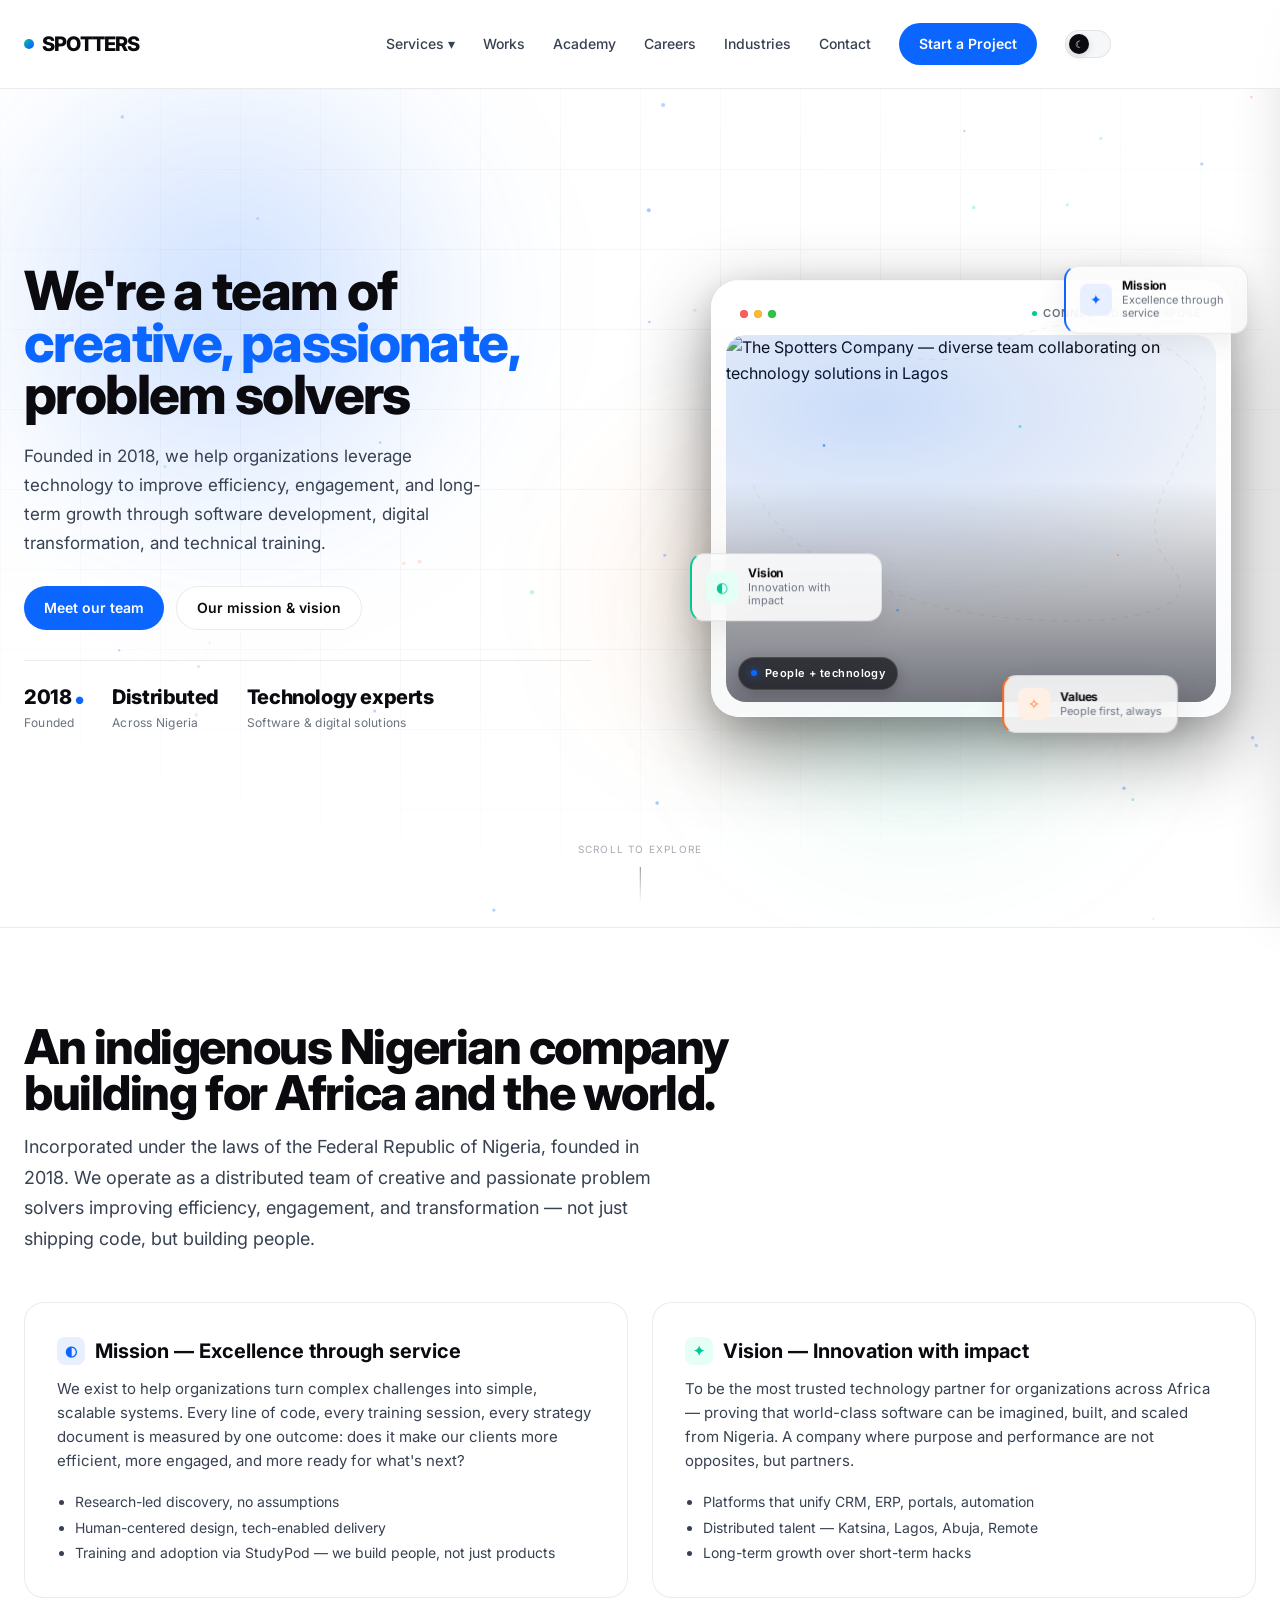
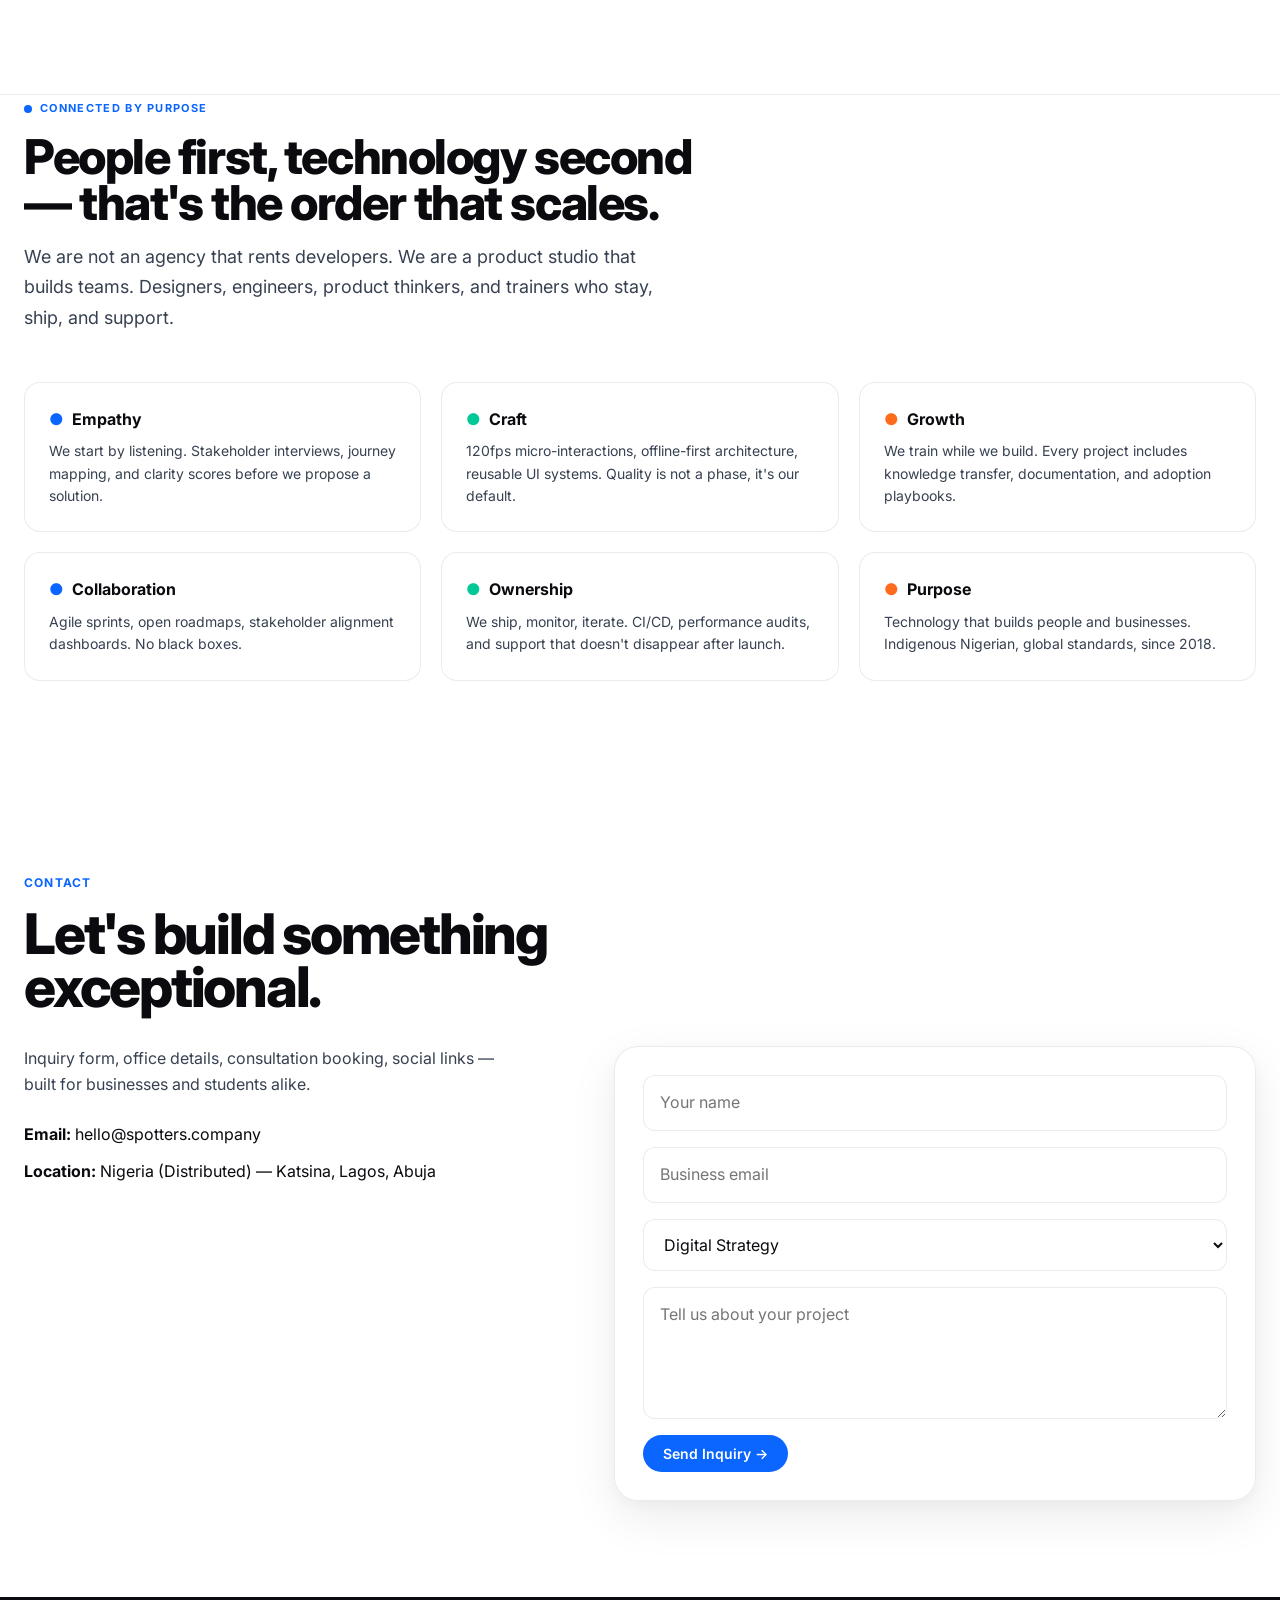
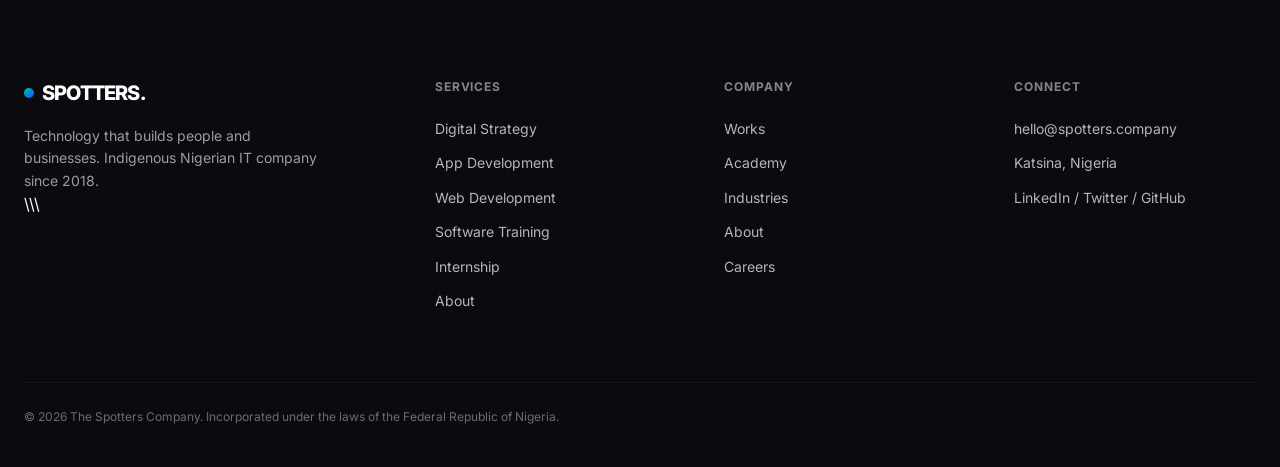
==== commit 85e01c3f: "add classes to the links which it position was changed" ====
--- a/pages/about.html
+++ b/pages/about.html
@@ -25,7 +25,7 @@
         <div class="logo-dot"></div>SPOTTERS
       </a>
       <nav class="nav-desktop" id="desktopNav">
-        <a href="../index.html">Home</a>
+        <a class="drawer-link" href="../index.html">Home</a>
         <div class="nav-dropdown" id="servicesDropdown">
           <button class="nav-link dropdown-trigger" aria-expanded="false">Services <span>▾</span></button>
           <div class="dropdown-menu">
@@ -57,7 +57,7 @@
   <!-- Drawer - Mobile  -->
   <div class="drawer-backdrop" id="backdrop"></div>
   <div class="drawer" id="drawer" aria-hidden="true">
-    <a href="../index.html">Home</a>
+    <a class="drawer-link" href="../index.html">Home</a>
     <div class="drawer-dropdown open" id="drawerServices">
       <button class="drawer-link dropdown-trigger" aria-expanded="true">Services <span>▾</span></button>
       <div class="drawer-submenu">
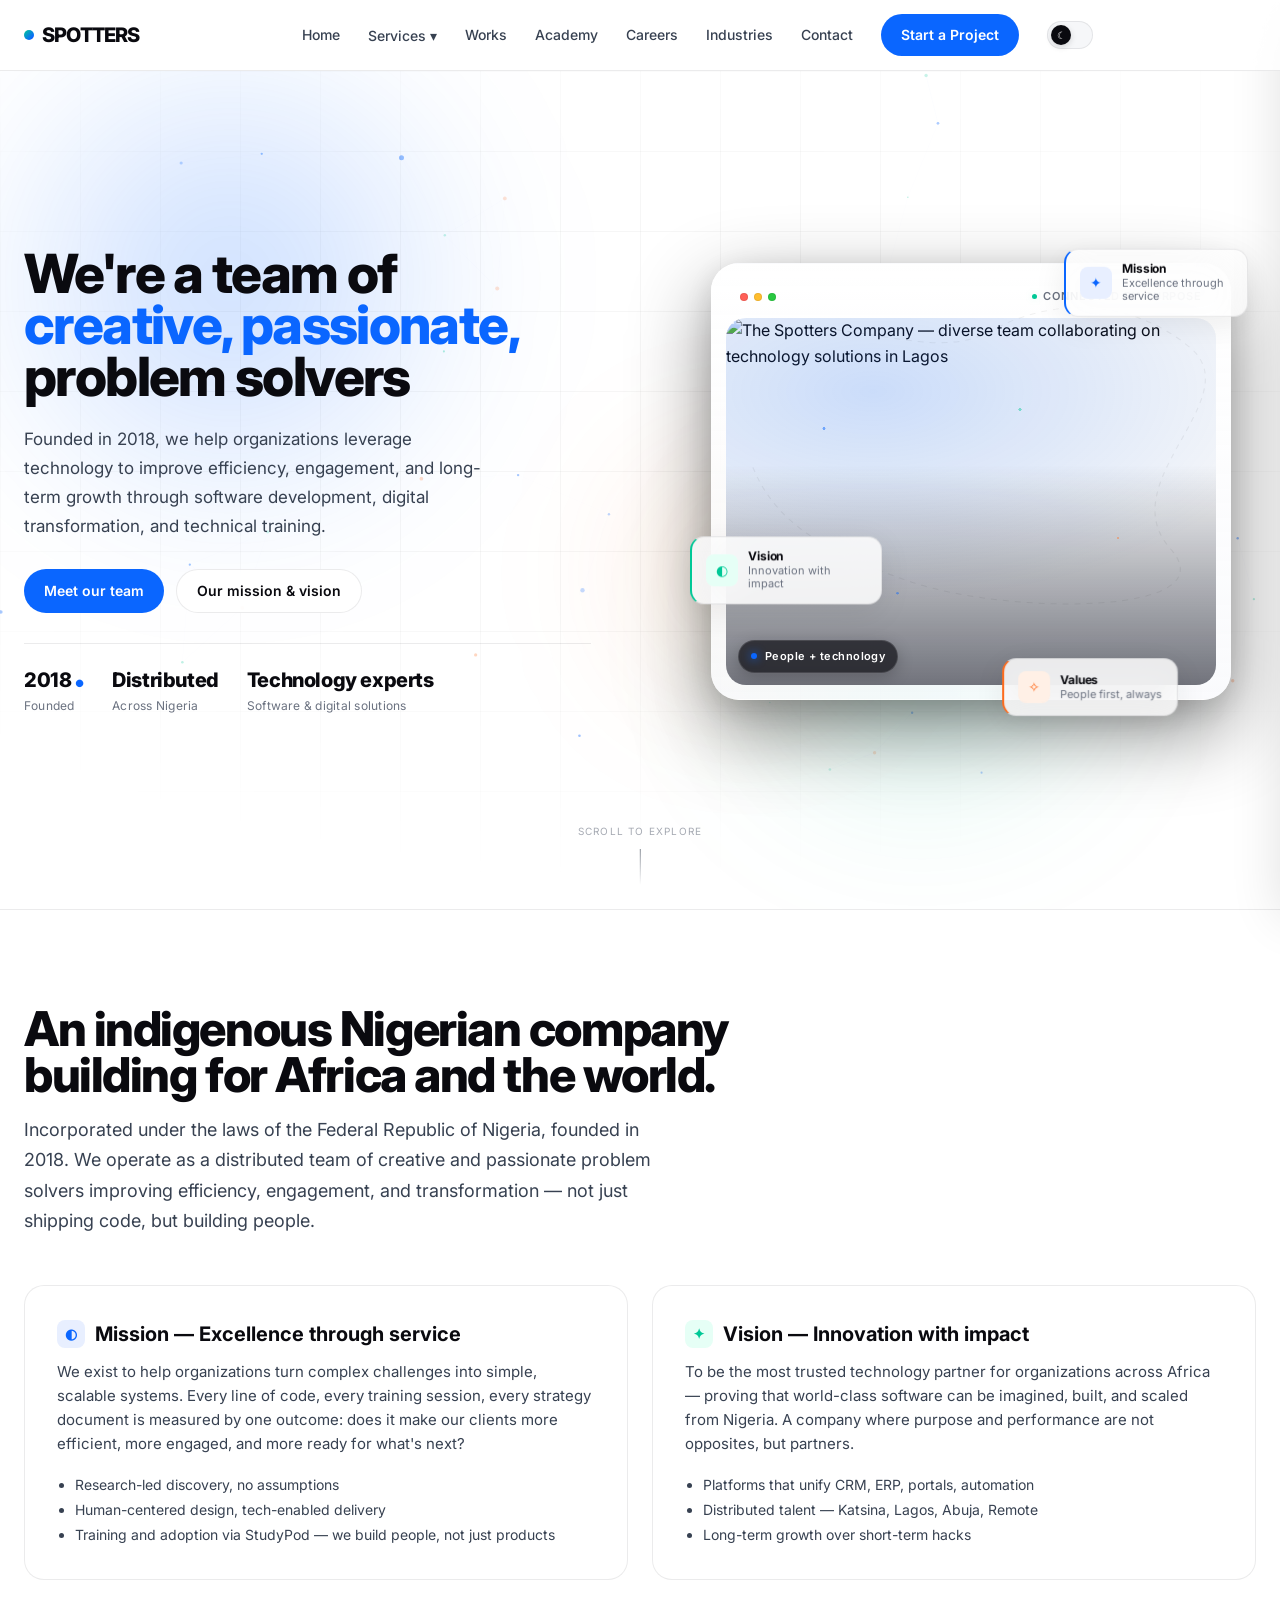
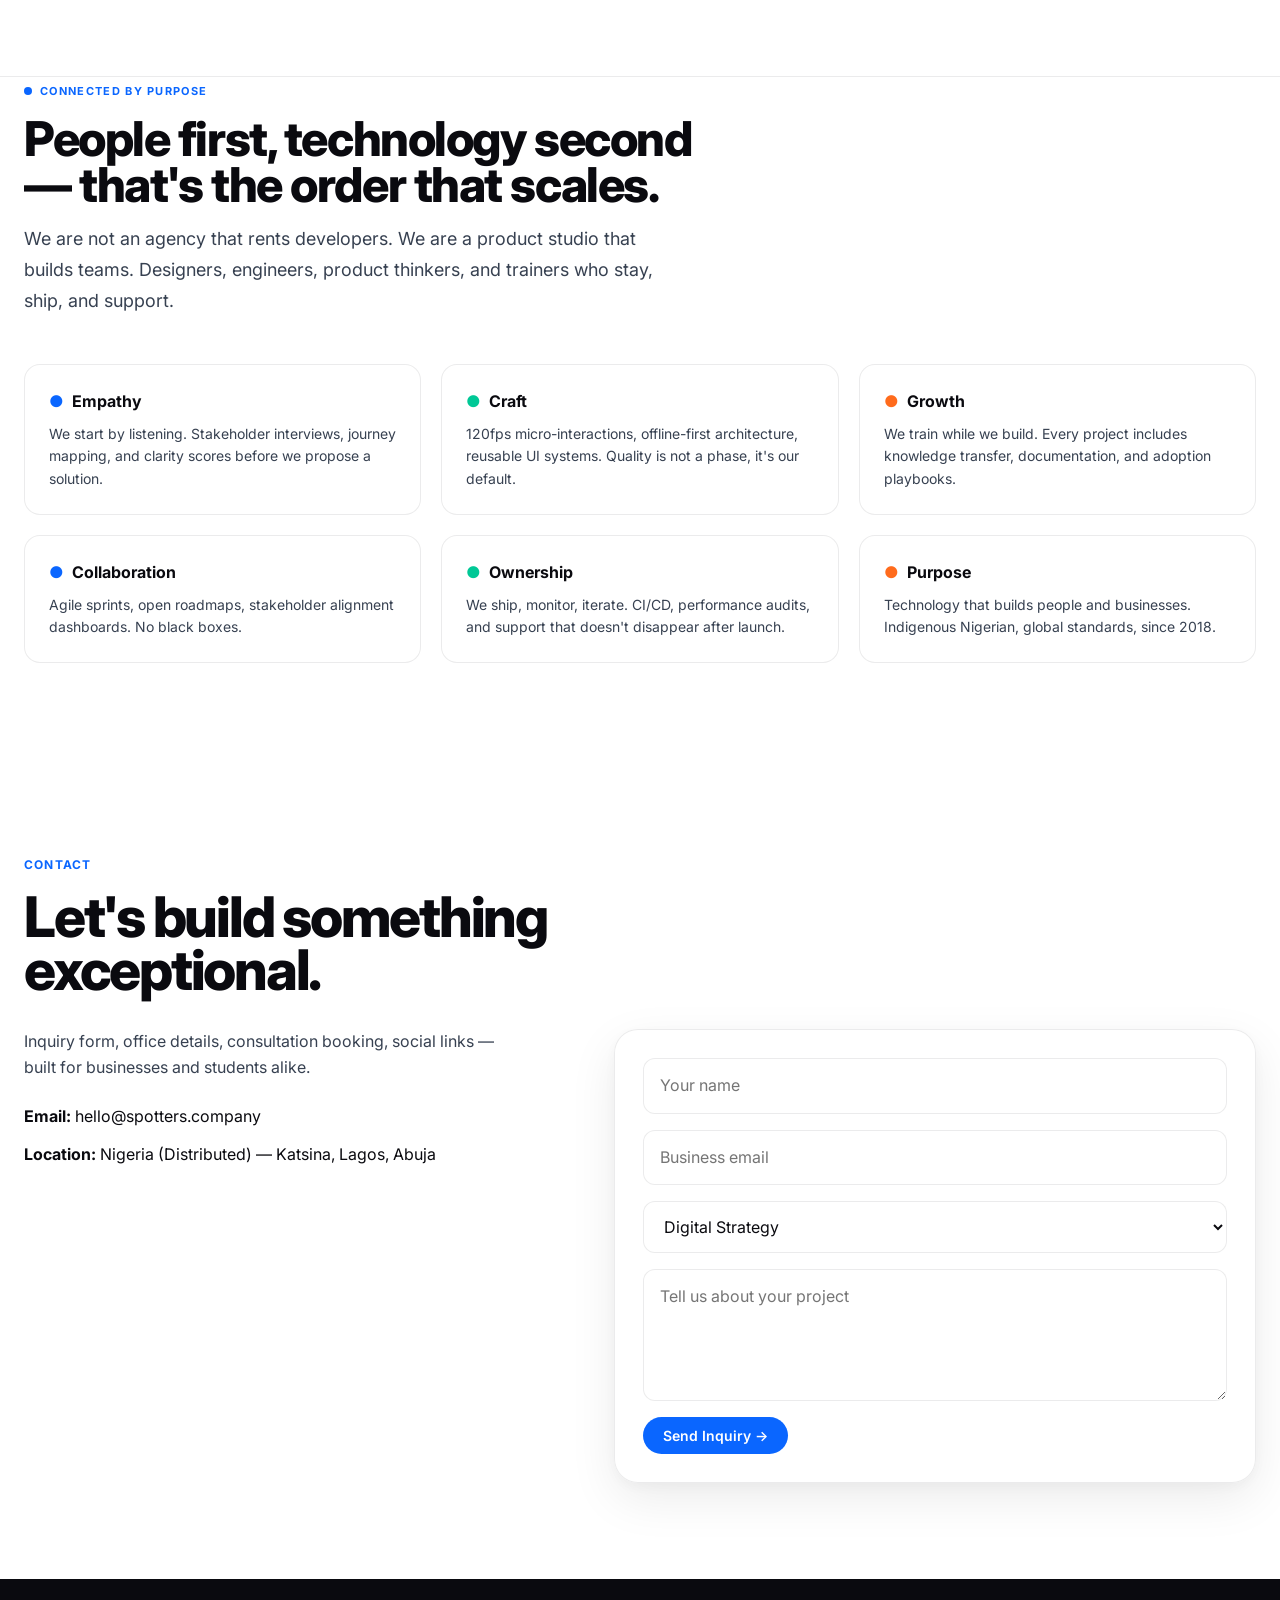
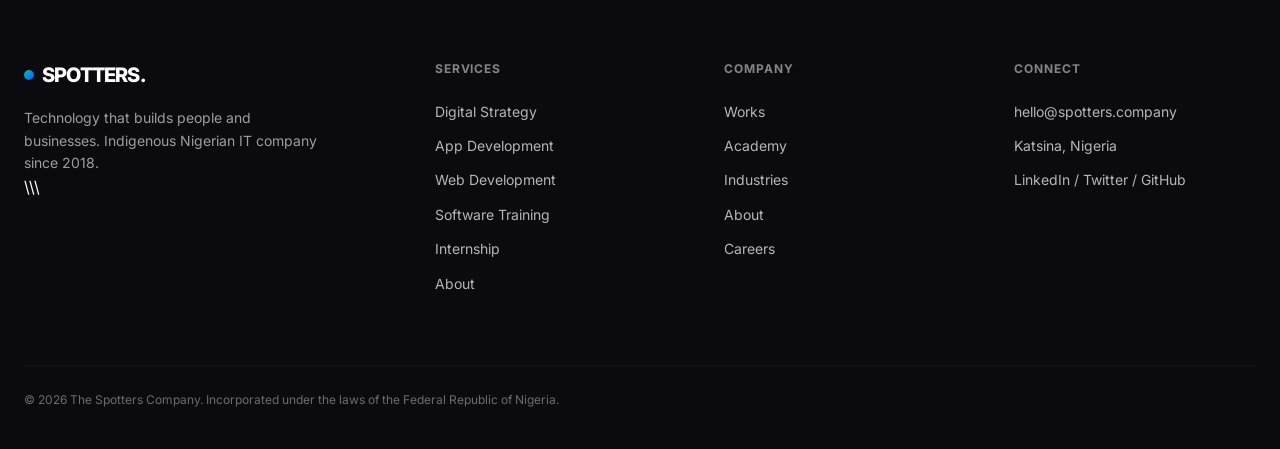
==== commit 6cc1e31f: "update the links classes" ====
--- a/pages/about.html
+++ b/pages/about.html
@@ -25,7 +25,7 @@
         <div class="logo-dot"></div>SPOTTERS
       </a>
       <nav class="nav-desktop" id="desktopNav">
-        <a class="drawer-link" href="../index.html">Home</a>
+        <a class="nav-link" href="../index.html">Home</a>
         <div class="nav-dropdown" id="servicesDropdown">
           <button class="nav-link dropdown-trigger" aria-expanded="false">Services <span>▾</span></button>
           <div class="dropdown-menu">
@@ -68,11 +68,11 @@
         <a class="drawer-sublink" href="internship.html">Internship Program</a>
       </div>
     </div>
-    <a class="nav-link" href="works.html">Works</a>
-    <a class="nav-link" href="../index.html#academy">Academy</a>
-    <a class="nav-link" href="careers.html">Careers</a>
-    <a class="nav-link" href="industries.html">Industries</a>
-    <a class="nav-link" href="../index.html#contact">Contact</a>
+    <a class="drawer-link" href="works.html">Works</a>
+    <a class="drawer-link" href="../index.html#academy">Academy</a>
+    <a class="drawer-link" href="careers.html">Careers</a>
+    <a class="drawer-link" href="industries.html">Industries</a>
+    <a class="drawer-link" href="../index.html#contact">Contact</a>
     <a class="btn-primary blue" href="#contact">Start a Project</a>
     <div class="drawer-footer">
       <div class="drawer-theme-row">
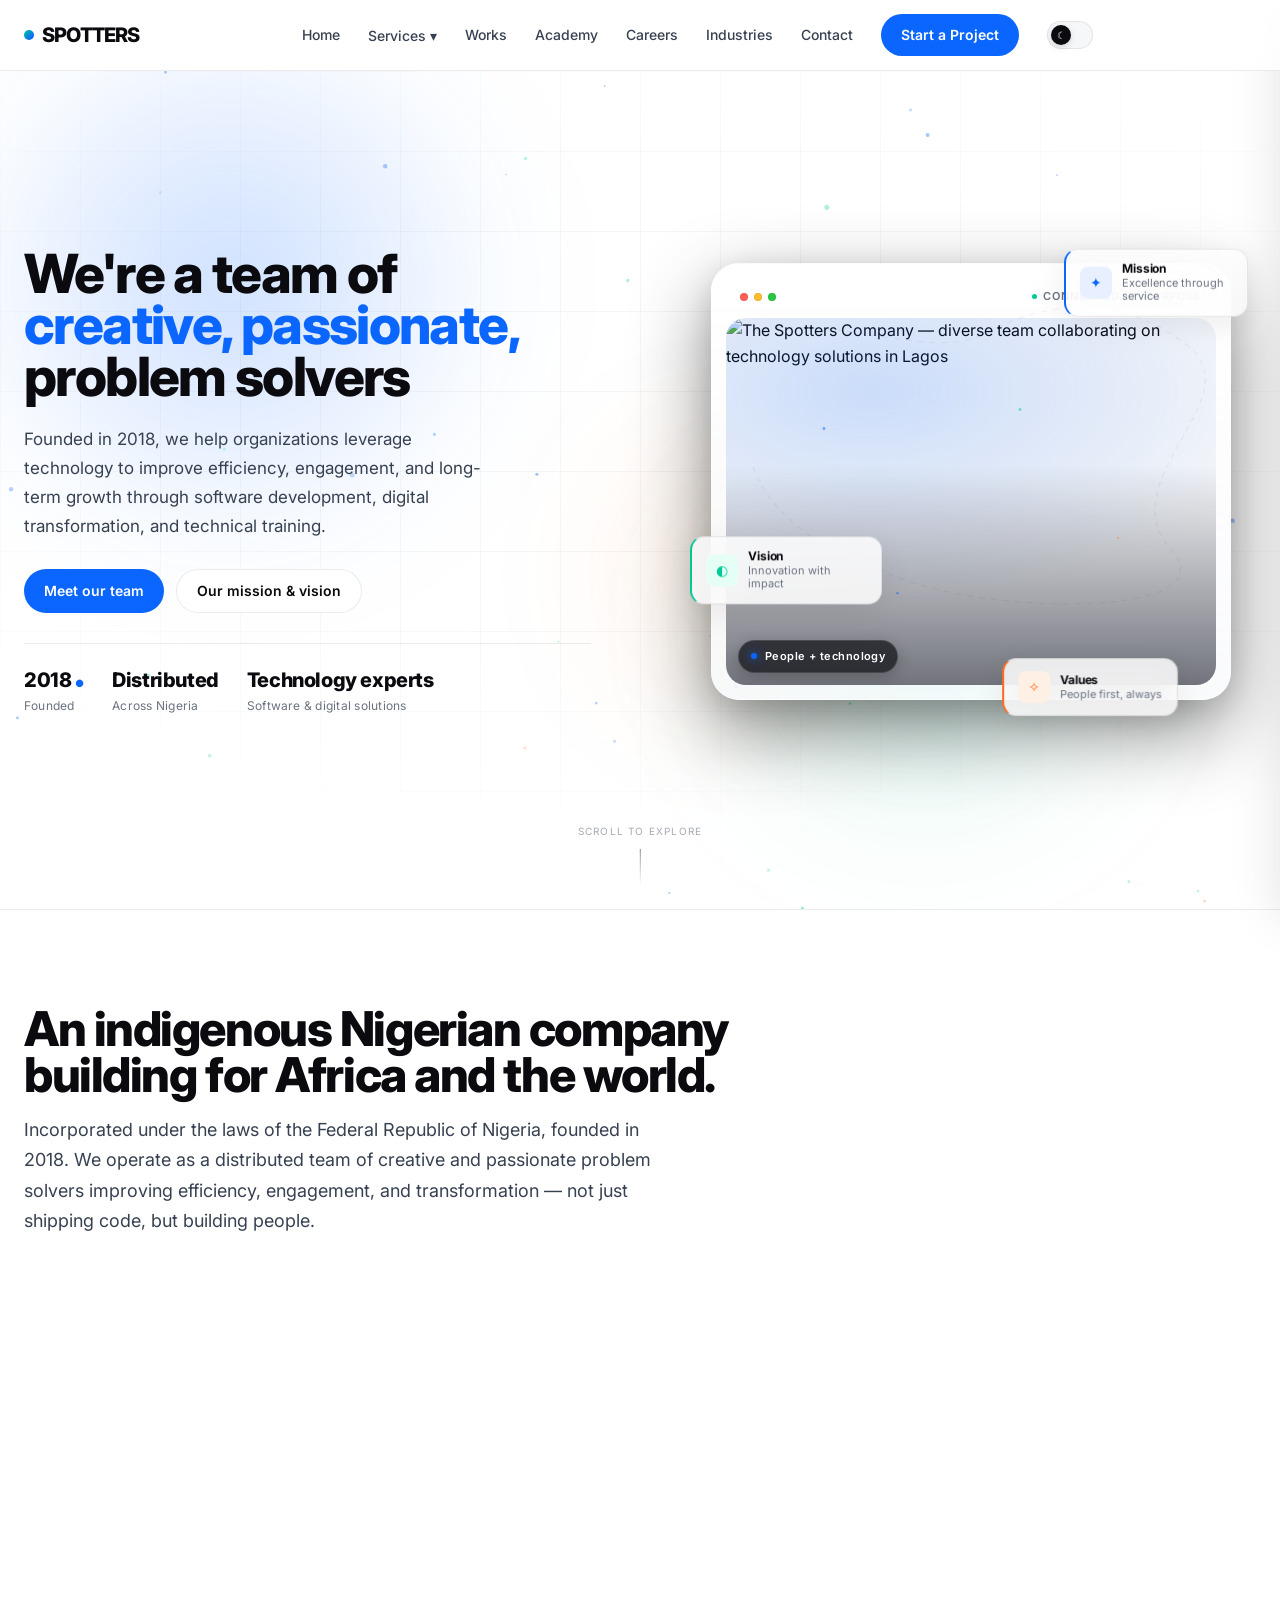
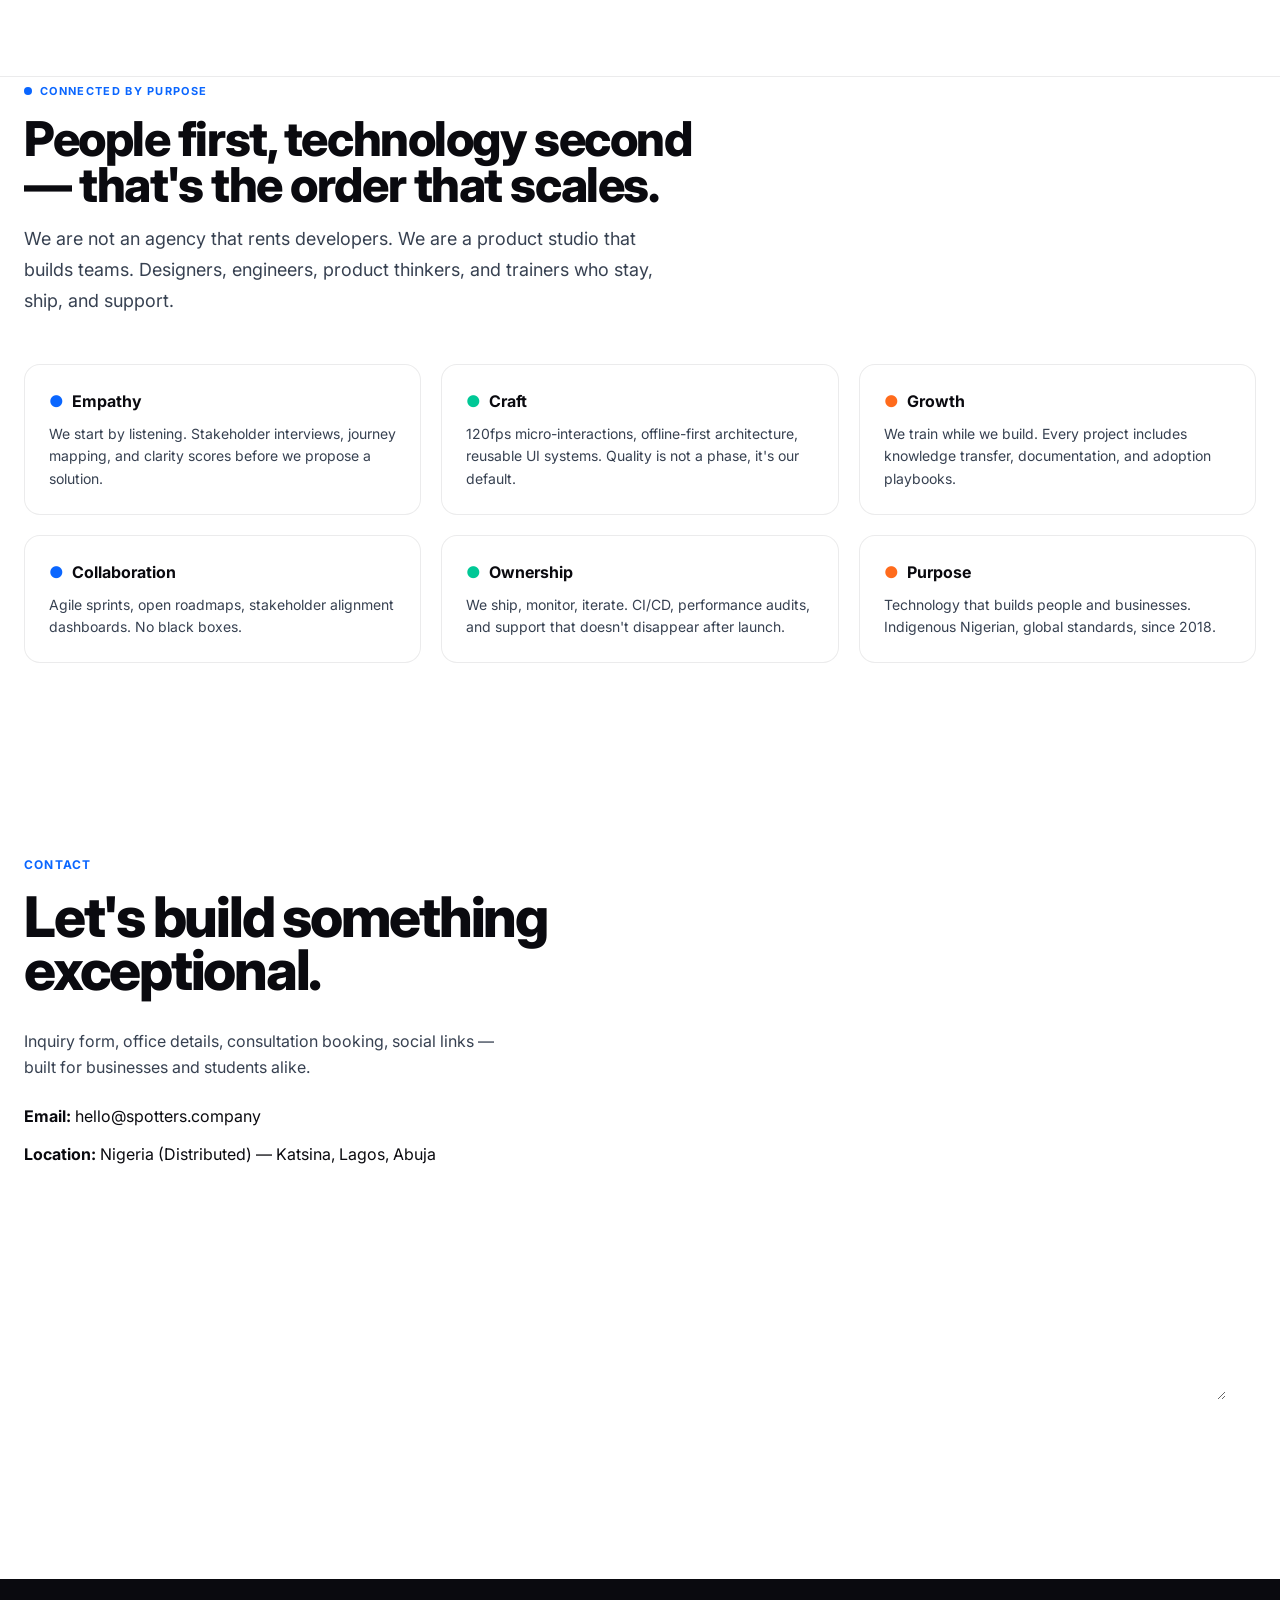
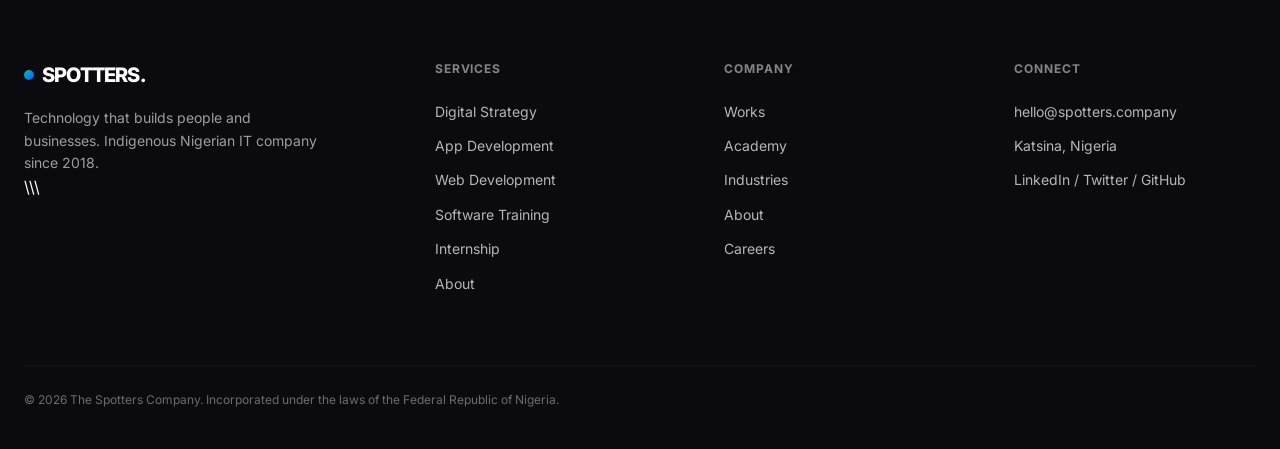
==== commit 055acf40: "CTA section page update make's some change to the CTA section page of the home page" ====
--- a/pages/about.html
+++ b/pages/about.html
@@ -73,7 +73,6 @@
     <a class="drawer-link" href="careers.html">Careers</a>
     <a class="drawer-link" href="industries.html">Industries</a>
     <a class="drawer-link" href="../index.html#contact">Contact</a>
-    <a class="btn-primary blue" href="#contact">Start a Project</a>
     <div class="drawer-footer">
       <div class="drawer-theme-row">
         <span>Theme</span>
--- a/css/variables.css
+++ b/css/variables.css
@@ -25,6 +25,7 @@
   /* ---------- 2. Brand colors ---------- */
   --blue: #0A66FF;           /* Primary - Software / trust */
   --blue-dark: #0549C0;
+  --blue-strong: #0549C0;
   --blue-light: #E8EFFF;
   --blue-glow: rgba(10, 102, 255, 0.15);
   
--- a/css/global.css
+++ b/css/global.css
@@ -167,7 +167,7 @@
 }
 .drawer.active { transform: translateX(0); }
 .drawer-link {
-  font-size: 28px; font-weight: 700; letter-spacing: -0.03em;
+  font-size: 20px; font-weight: 700; letter-spacing: -0.03em;
   line-height: 1.1; padding: 14px 0; border-bottom: 1px solid var(--border);
   opacity: 0; transform: translateY(20px); transition: .5s var(--ease-smooth); color: var(--text);
 }
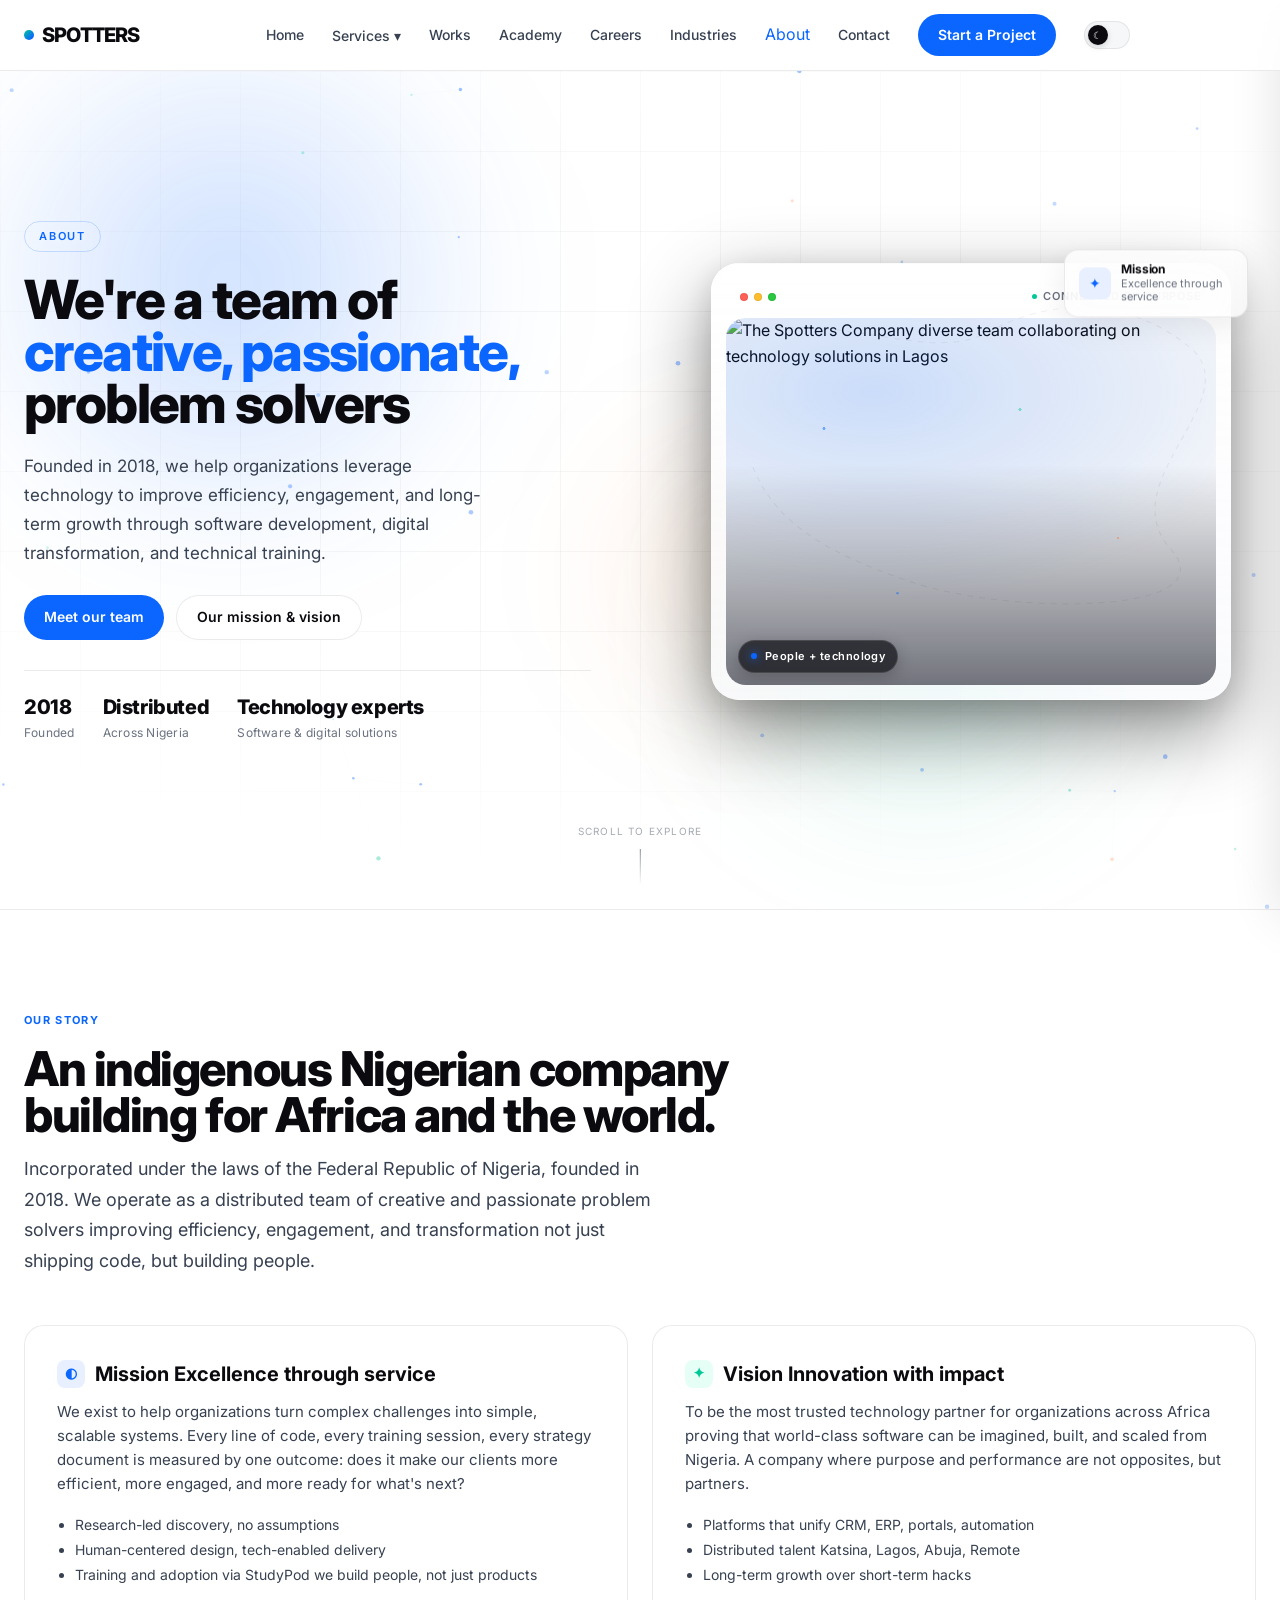
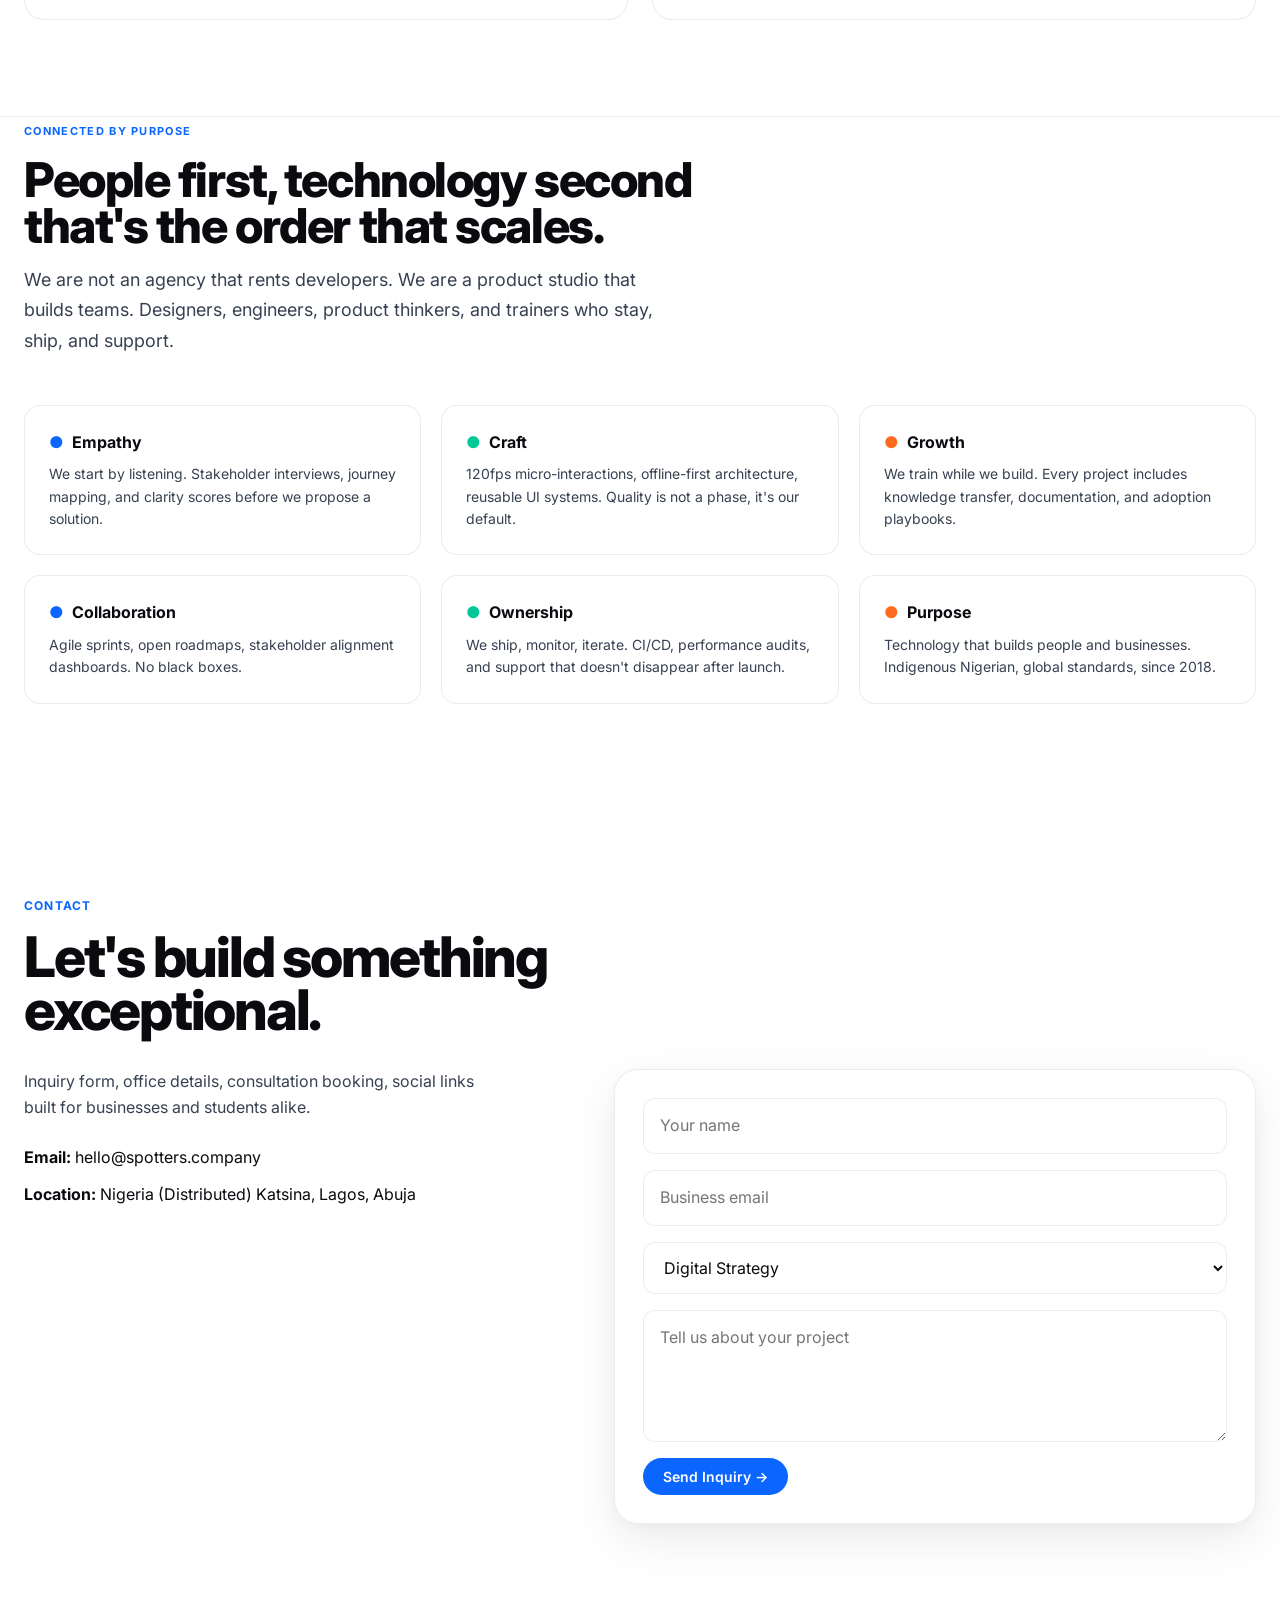
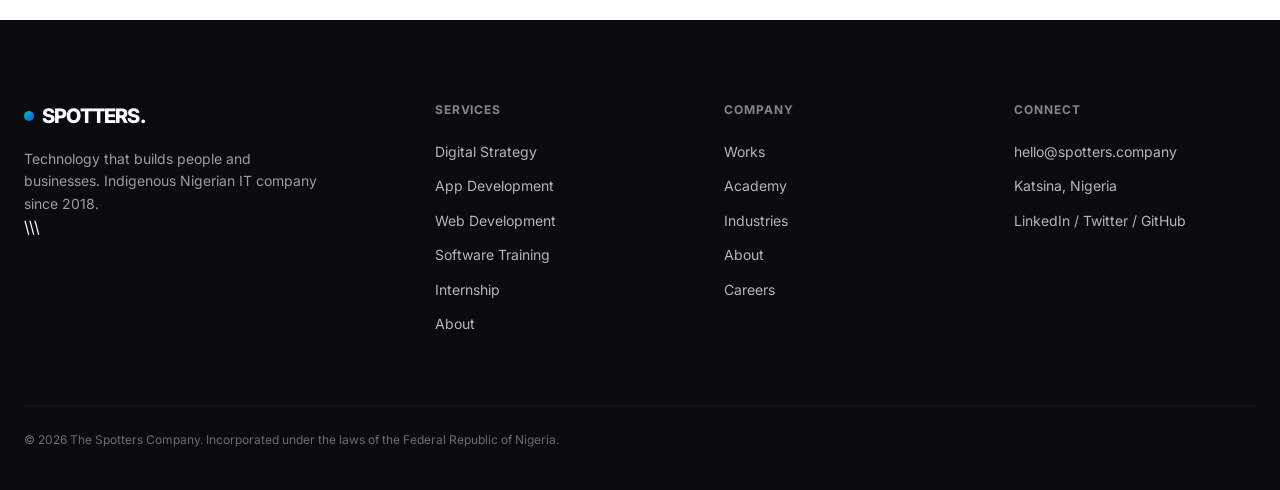
==== commit 353c3a87: "making some change to the page hero section" ====
--- a/pages/about.html
+++ b/pages/about.html
@@ -4,11 +4,10 @@
 <head>
   <meta charset="UTF-8">
   <meta name="viewport" content="width=device-width, initial-scale=1.0">
-  <title>About — The Spotters Company | People connected by purpose</title>
+  <title>About  The Spotters Company | People connected by purpose</title>
   <link rel="preconnect" href="https://fonts.googleapis.com">
   <link rel="preconnect" href="https://fonts.gstatic.com" crossorigin>
   <link href="https://fonts.googleapis.com/css2?family=Inter:wght@400;500;600;700;800&display=swap" rel="stylesheet">
-  <!-- Shared tokens + global header/footer (synced with home) -->
   <link rel="stylesheet" href="../css/variables.css">
   <link rel="stylesheet" href="../css/global.css">
   <!-- Page-specific styles -->
@@ -32,7 +31,7 @@
             <a href="digital-strategy.html">Digital Strategy</a>
             <a href="app-development.html">App Development</a>
             <a href="web-development.html">Web Development</a>
-            <a href="software-training.html">StudyPod Training</a>
+            <a href="software-training.html">studyPod</a>
             <a href="internship.html">Internship Program</a>
           </div>
         </div>
@@ -40,6 +39,7 @@
         <a class="nav-link" href="../index.html#academy">Academy</a>
         <a class="nav-link" href="careers.html">Careers</a>
         <a class="nav-link" href="industries.html">Industries</a>
+        <a href="about.html" style="color:var(--blue)">About</a>
         <a class="nav-link" href="../index.html#contact">Contact</a>
         <a class="btn-primary blue" href="#contact">Start a Project</a>
         <button class="theme-toggle" id="themeToggle" aria-label="Toggle light and dark theme">
@@ -64,7 +64,7 @@
         <a class="drawer-sublink" href="digital-strategy.html">Digital Strategy</a>
         <a class="drawer-sublink" href="app-development.html">App Development</a>
         <a class="drawer-sublink" href="web-development.html">Web Development</a>
-        <a class="drawer-sublink" href="software-training.html">StudyPod Training</a>
+        <a class="drawer-sublink" href="software-training.html">studyPod</a>
         <a class="drawer-sublink" href="internship.html">Internship Program</a>
       </div>
     </div>
@@ -72,6 +72,7 @@
     <a class="drawer-link" href="../index.html#academy">Academy</a>
     <a class="drawer-link" href="careers.html">Careers</a>
     <a class="drawer-link" href="industries.html">Industries</a>
+    <a class="drawer-link" href="about.html" style="color:var(--blue)">About</a>
     <a class="drawer-link" href="../index.html#contact">Contact</a>
     <div class="drawer-footer">
       <div class="drawer-theme-row">
@@ -89,7 +90,7 @@
 
   <!-- ====================================================================
        ABOUT HERO - People connected by purpose
-       Most emotional hero on site — trust, not service
+       Most emotional hero on site  trust, not service
        ==================================================================== -->
   <section class="about-hero" id="aboutHero">
     <div class="hero-background">
@@ -101,8 +102,9 @@
     </div>
 
     <div class="hero-container">
-      <!-- LEFT: Content — sells trust -->
+      <!-- LEFT: Content  sells trust -->
       <div class="hero-content">
+        <span class="hero-badge">About</span>
         <h1>We're a team of <em>creative, passionate,</em> problem solvers</h1>
         <p>Founded in 2018, we help organizations leverage technology to improve efficiency, engagement, and long-term
           growth through software development, digital transformation, and technical training.</p>
@@ -114,7 +116,7 @@
 
         <div class="hero-stats">
           <div class="stat">
-            <strong>2018 <span class="dot" style="color:var(--ab-blue);">●</span></strong>
+            <strong>2018</strong>
             <span>Founded</span>
           </div>
           <div class="stat">
@@ -128,9 +130,9 @@
         </div>
       </div>
 
-      <!-- RIGHT: Visual — team connected by purpose -->
+      <!-- RIGHT: Visual  team connected by purpose -->
       <div class="hero-visual">
-        <!-- TEAM BOARD — backdrop-filter 24px, border rgba(255,255,255,.08), shadow 0 30px 80px -->
+        <!-- TEAM BOARD  backdrop-filter 24px, border rgba(255,255,255,.08), shadow 0 30px 80px -->
         <div class="team-board" id="teamBoard">
           <div class="board-header">
             <div class="board-dots"><span></span><span></span><span></span></div>
@@ -140,7 +142,7 @@
           <div class="team-image-wrap">
             <div class="team-image" id="teamImage">
               <img src="https://images.unsplash.com/photo-1522071820081-009f0129c71c?q=80&w=800&auto=format&fit=crop"
-                alt="The Spotters Company — diverse team collaborating on technology solutions in Lagos"
+                alt="The Spotters Company  diverse team collaborating on technology solutions in Lagos"
                 loading="eager">
               <div class="image-overlay"></div>
               <div class="network-mini-overlay"></div>
@@ -151,7 +153,7 @@
             </div>
           </div>
 
-          <!-- Floating cards — Mission / Vision / Values -->
+          <!-- Floating cards  Mission / Vision / Values -->
           <div class="floating-card mission" id="cardMission">
             <div class="card-icon blue">✦</div>
             <div>
@@ -176,14 +178,14 @@
             </div>
           </div>
 
-          <!-- Connection SVG — glowing thread -->
+          <!-- Connection SVG  glowing thread -->
           <svg class="connection-svg" viewBox="0 0 520 520" preserveAspectRatio="none">
             <path class="network-path" />
             <path class="network-pulse" id="networkPulse" />
           </svg>
         </div>
 
-        <!-- Expertise pills — Scene 3 3-5s -->
+        <!-- Expertise pills  Scene 3 3-5s -->
         <div class="expertise-layer" id="expertiseLayer">
           <div class="expertise-pill software" data-pill="software"><span class="pill-dot"></span> Software Development
           </div>
@@ -202,39 +204,40 @@
   </section>
 
   <!-- ====================================================================
-       BELOW-FOLD — Story + Mission/Vision + Values
+       BELOW-FOLD  Story + Mission/Vision + Values
        Narrative continuity from hero
        ==================================================================== -->
   <section class="about-section" id="mission">
+    <div class="about-label">Our story</div>
     <h2>An indigenous Nigerian company building for Africa and the world.</h2>
     <p class="lead">Incorporated under the laws of the Federal Republic of Nigeria, founded in 2018. We operate as a
-      distributed team of creative and passionate problem solvers improving efficiency, engagement, and transformation —
+      distributed team of creative and passionate problem solvers improving efficiency, engagement, and transformation 
       not just shipping code, but building people.</p>
 
     <div class="mv-grid">
       <div class="mv-card">
         <h3><span
             style="width:28px; height:28px; background:var(--ab-blue-light); color:var(--ab-blue); border-radius:8px; display:grid; place-items:center; font-size:14px;">◐</span>
-          Mission — Excellence through service</h3>
+          Mission  Excellence through service</h3>
         <p>We exist to help organizations turn complex challenges into simple, scalable systems. Every line of code,
           every training session, every strategy document is measured by one outcome: does it make our clients more
           efficient, more engaged, and more ready for what's next?</p>
         <ul>
           <li>Research-led discovery, no assumptions</li>
           <li>Human-centered design, tech-enabled delivery</li>
-          <li>Training and adoption via StudyPod — we build people, not just products</li>
+          <li>Training and adoption via StudyPod  we build people, not just products</li>
         </ul>
       </div>
       <div class="mv-card">
         <h3><span
             style="width:28px; height:28px; background:var(--ab-green-light); color:var(--ab-green); border-radius:8px; display:grid; place-items:center; font-size:14px;">✦</span>
-          Vision — Innovation with impact</h3>
-        <p>To be the most trusted technology partner for organizations across Africa — proving that world-class software
+          Vision  Innovation with impact</h3>
+        <p>To be the most trusted technology partner for organizations across Africa  proving that world-class software
           can be imagined, built, and scaled from Nigeria. A company where purpose and performance are not opposites,
           but partners.</p>
         <ul>
           <li>Platforms that unify CRM, ERP, portals, automation</li>
-          <li>Distributed talent — Katsina, Lagos, Abuja, Remote</li>
+          <li>Distributed talent  Katsina, Lagos, Abuja, Remote</li>
           <li>Long-term growth over short-term hacks</li>
         </ul>
       </div>
@@ -243,7 +246,7 @@
 
   <section class="about-section" id="team" style="padding-top:0;">
     <div class="about-label">Connected by purpose</div>
-    <h2>People first, technology second — that's the order that scales.</h2>
+    <h2>People first, technology second  that's the order that scales.</h2>
     <p class="lead">We are not an agency that rents developers. We are a product studio that builds teams. Designers,
       engineers, product thinkers, and trainers who stay, ship, and support.</p>
 
@@ -286,11 +289,11 @@
     <h2 class="section-title reveal">Let's build something exceptional.</h2>
     <div class="contact-layout">
       <div class="contact-info reveal">
-        <p>Inquiry form, office details, consultation booking, social links — built for businesses and students alike.
+        <p>Inquiry form, office details, consultation booking, social links  built for businesses and students alike.
         </p>
         <div class="contact-meta">
           <p><strong>Email:</strong> hello@spotters.company</p>
-          <p><strong>Location:</strong> Nigeria (Distributed) — Katsina, Lagos, Abuja</p>
+          <p><strong>Location:</strong> Nigeria (Distributed)  Katsina, Lagos, Abuja</p>
         </div>
       </div>
       <form class="card contact-form reveal">
--- a/css/global.css
+++ b/css/global.css
@@ -11,8 +11,17 @@
    ========================================================================== */
 
 /* ---------- 1. Reset & Base ---------- */
-* { margin: 0; padding: 0; box-sizing: border-box; }
-html { scroll-behavior: smooth; -webkit-font-smoothing: antialiased; }
+* {
+  margin: 0;
+  padding: 0;
+  box-sizing: border-box;
+}
+
+html {
+  scroll-behavior: smooth;
+  -webkit-font-smoothing: antialiased;
+}
+
 body {
   font-family: 'Inter', sans-serif;
   background: var(--bg);
@@ -21,8 +30,18 @@
   overflow-x: hidden;
   transition: background .4s ease, color .4s ease;
 }
-a { text-decoration: none; color: inherit; }
-button { border: none; background: none; cursor: pointer; font-family: inherit; }
+
+a {
+  text-decoration: none;
+  color: inherit;
+}
+
+button {
+  border: none;
+  background: none;
+  cursor: pointer;
+  font-family: inherit;
+}
 
 /* ---------- 2. HEADER - Sticky, reusable ---------- */
 .header {
@@ -34,6 +53,7 @@
   border-bottom: 1px solid var(--border);
   transition: background .4s ease, border-color .4s ease;
 }
+
 .header-inner {
   max-width: 1280px;
   margin: 0 auto;
@@ -43,6 +63,7 @@
   justify-content: space-between;
   gap: 20px;
 }
+
 .logo {
   font-weight: 800;
   letter-spacing: -0.04em;
@@ -53,172 +74,554 @@
   color: var(--text);
   text-decoration: none;
 }
+
 .logo-dot {
-  width: 10px; height: 10px;
+  width: 10px;
+  height: 10px;
   border-radius: 50%;
   background: var(--gradient-bgo);
   animation: pulseDot 3s infinite;
 }
-@keyframes pulseDot { 0%,100%{transform:scale(1)} 50%{transform:scale(1.2)} }
+
+.hero-badge {
+  display: inline-flex;
+  align-items: center;
+  gap: 8px;
+  width: fit-content;
+  padding: 6px 14px;
+  font-size: 11px;
+  letter-spacing: 0.16em;
+  text-transform: uppercase;
+  font-weight: 600;
+  color: var(--blue);
+  background: var(--light-bg);
+  border: 1px solid rgba(10, 102, 255, 0.18);
+  border-radius: 9999px;
+  backdrop-filter: blur(8px);
+}
+
+[data-theme="dark"] .hero-badge {
+  background: rgba(10, 102, 255, 0.12);
+  border-color: rgba(10, 102, 255, 0.28);
+  color: #6EA8FF;
+}
+
+/* Left content */
+.hero-content {
+  display: flex;
+  flex-direction: column;
+  gap: 24px;
+}
+
+.hero-content h1 {
+  font-size: clamp(40px, 4.5vw, 60px);
+  line-height: 0.95;
+  letter-spacing: -0.03em;
+  font-weight: 800;
+  color: var(--text);
+  max-width: 620px;
+  margin: 10px 0;
+}
+
+.hero-content p {
+  font-size: 15px;
+  line-height: 1.7;
+  color: #374151;
+  max-width: 480px;
+}
+
+.hero-actions {
+  display: flex;
+  gap: 14px;
+  margin-top: 8px;
+  flex-wrap: wrap;
+}
+
+/* Below-fold - adaptive */
+.process {
+  max-width: 1280px;
+  margin: 0 auto;
+  padding: 96px 24px;
+  border-top: 1px solid rgba(255, 255, 255, 0.10);
+  /* background: #050816; */
+  transition: all 0.4s ease;
+}
+
+.process-header {
+  margin-bottom: 48px;
+}
+
+/* .hero-badge::before {
+  content:''; width:6px; height:6px; background:var(--ds-blue); border-radius:50%;
+  box-shadow:0 0 10px var(--ds-blue-glow);
+  animation: ds-pulse-dot 2s infinite;
+} */
+
+.process-label {
+  font-size: 12px;
+  font-weight: 700;
+  letter-spacing: 0.12em;
+  text-transform: uppercase;
+  color: var(--blue);
+  margin-bottom: 12px;
+  display: flex;
+  align-items: center;
+  gap: 8px;
+}
+
+/* 
+.process-label::before {
+  content: '';
+  width: 8px;
+  height: 8px;
+  border-radius: 50%;
+  background: var(--blue);
+}
+ */
+
+ .process h2 {
+   font-size: clamp(28px, 4vw, 48px);
+   font-weight: 800;
+   letter-spacing: -0.03em;
+   line-height: 0.95;
+   color: var(--wd-section-text);
+   max-width: 720px;
+   transition: color 0.4s ease;
+ }
+
+@keyframes pulseDot {
+
+  0%,
+  100% {
+    transform: scale(1)
+  }
+
+  50% {
+    transform: scale(1.2)
+  }
+}
 
 /* ---------- 3. Desktop Navigation ---------- */
-.nav-desktop { display: flex; gap: 28px; align-items: center; }
+.nav-desktop {
+  display: flex;
+  gap: 28px;
+  align-items: center;
+}
+
 .nav-link {
-  font-size: 14px; font-weight: 500;
-  color: var(--muted); position: relative;
-  padding: 4px 0; transition: color .3s ease;
-}
-.nav-link:hover { color: var(--text); }
+  font-size: 14px;
+  font-weight: 500;
+  color: var(--muted);
+  position: relative;
+  padding: 4px 0;
+  transition: color .3s ease;
+}
+
+.nav-link:hover {
+  color: var(--text);
+}
 
 /* Services Dropdown */
-.nav-dropdown { position: relative; }
-.dropdown-trigger { display: flex; align-items: center; gap: 4px; }
+.nav-dropdown {
+  position: relative;
+}
+
+.dropdown-trigger {
+  display: flex;
+  align-items: center;
+  gap: 4px;
+}
+
 .dropdown-menu {
-  position: absolute; top: calc(100% + 12px); left: 50%;
+  position: absolute;
+  top: calc(100% + 12px);
+  left: 50%;
   transform: translateX(-50%) translateY(-8px);
-  min-width: 220px; background: var(--card-bg);
-  border: 1px solid var(--border); border-radius: 14px;
-  padding: 8px; box-shadow: var(--shadow-lg);
-  backdrop-filter: blur(16px); opacity: 0; visibility: hidden;
-  pointer-events: none; transition: all .32s var(--ease-smooth); z-index: 110;
-}
+  min-width: 220px;
+  background: var(--card-bg);
+  border: 1px solid var(--border);
+  border-radius: 14px;
+  padding: 8px;
+  box-shadow: var(--shadow-lg);
+  backdrop-filter: blur(16px);
+  opacity: 0;
+  visibility: hidden;
+  pointer-events: none;
+  transition: all .32s var(--ease-smooth);
+  z-index: 110;
+}
+
 .nav-dropdown:hover .dropdown-menu,
 .nav-dropdown.open .dropdown-menu,
 .nav-dropdown:focus-within .dropdown-menu {
-  opacity: 1; visibility: visible; pointer-events: auto;
+  opacity: 1;
+  visibility: visible;
+  pointer-events: auto;
   transform: translateX(-50%) translateY(0);
 }
+
 .dropdown-menu a {
-  display: block; padding: 10px 12px;
-  font-size: 13px; font-weight: 500;
-  color: var(--muted); border-radius: 8px; transition: all .2s ease;
-}
-.dropdown-menu a:hover { background: var(--ghost); color: var(--text); transform: translateX(2px); }
-.dropdown-menu a:first-child:hover { background: var(--blue-light); color: var(--blue); }
-[data-theme="dark"] .dropdown-menu { background: rgba(16,22,42,0.96); border-color: rgba(255,255,255,0.08); }
+  display: block;
+  padding: 10px 12px;
+  font-size: 13px;
+  font-weight: 500;
+  color: var(--muted);
+  border-radius: 8px;
+  transition: all .2s ease;
+}
+
+.dropdown-menu a:hover {
+  background: var(--ghost);
+  color: var(--text);
+  transform: translateX(2px);
+}
+
+.dropdown-menu a:first-child:hover {
+  background: var(--blue-light);
+  color: var(--blue);
+}
+
+[data-theme="dark"] .dropdown-menu {
+  background: rgba(16, 22, 42, 0.96);
+  border-color: rgba(255, 255, 255, 0.08);
+}
 
 /* Theme Toggle */
 .theme-toggle {
-  width: 46px; height: 28px; border-radius: 9999px;
-  background: var(--ghost); border: 1px solid var(--border);
-  display: flex; align-items: center; padding: 3px;
-  cursor: pointer; transition: all .3s var(--ease-smooth); position: relative;
-}
-.theme-toggle:hover { transform: translateY(-1px); }
+  width: 46px;
+  height: 28px;
+  border-radius: 9999px;
+  background: var(--ghost);
+  border: 1px solid var(--border);
+  display: flex;
+  align-items: center;
+  padding: 3px;
+  cursor: pointer;
+  transition: all .3s var(--ease-smooth);
+  position: relative;
+}
+
+.theme-toggle:hover {
+  transform: translateY(-1px);
+}
+
 .toggle-thumb {
-  width: 20px; height: 20px; border-radius: 50%;
-  background: var(--black); color: white;
-  display: grid; place-items: center; font-size: 10px;
+  width: 20px;
+  height: 20px;
+  border-radius: 50%;
+  background: var(--black);
+  color: white;
+  display: grid;
+  place-items: center;
+  font-size: 10px;
   transition: transform .38s var(--ease-smooth), background .3s ease;
-  box-shadow: 0 2px 6px rgba(0,0,0,0.15);
-}
-[data-theme="dark"] .toggle-thumb { transform: translateX(18px); background: linear-gradient(135deg, #FDB813, #FF6B1C); }
+  box-shadow: 0 2px 6px rgba(0, 0, 0, 0.15);
+}
+
+[data-theme="dark"] .toggle-thumb {
+  transform: translateX(18px);
+  background: linear-gradient(135deg, #FDB813, #FF6B1C);
+}
 
 /* Buttons */
 .btn-primary {
-  background: var(--black); color: white;
-  padding: 10px 20px; border-radius: var(--radius-full);
-  font-weight: 600; font-size: 14px;
-  display: inline-flex; align-items: center; gap: 8px;
+  background: var(--black);
+  color: white;
+  padding: 10px 20px;
+  border-radius: var(--radius-full);
+  font-weight: 600;
+  font-size: 14px;
+  display: inline-flex;
+  align-items: center;
+  gap: 8px;
   transition: all .3s var(--ease-smooth);
 }
-.btn-primary:hover { transform: translateY(-1px); box-shadow: var(--shadow-md); }
-.btn-primary.blue { background: var(--blue); }
-.btn-primary.green { background: var(--green); }
-.btn-primary.orange { background: var(--orange); }
+
+.btn-primary:hover {
+  transform: translateY(-1px);
+  box-shadow: var(--shadow-md);
+}
+
+.btn-primary.blue {
+  background: var(--blue);
+}
+
+.btn-primary.green {
+  background: var(--green);
+}
+
+.btn-primary.orange {
+  background: var(--orange);
+}
+
 .btn-secondary {
-  background: var(--card-bg); color: var(--text);
-  border: 1px solid var(--border); padding: 10px 20px;
-  border-radius: var(--radius-full); font-weight: 600; font-size: 14px;
-  backdrop-filter: blur(10px); transition: all .3s var(--ease-smooth);
-}
-.btn-secondary:hover { transform: translateY(-1px); box-shadow: var(--shadow-md); }
+  background: var(--card-bg);
+  color: var(--text);
+  border: 1px solid var(--border);
+  padding: 10px 20px;
+  border-radius: var(--radius-full);
+  font-weight: 600;
+  font-size: 14px;
+  backdrop-filter: blur(10px);
+  transition: all .3s var(--ease-smooth);
+}
+
+.btn-secondary:hover {
+  transform: translateY(-1px);
+  box-shadow: var(--shadow-md);
+}
 
 /* Hamburger - Mobile */
 .hamburger {
-  width: 40px; height: 40px; display: none;
-  flex-direction: column; justify-content: center; align-items: center; gap: 5px;
-  border-radius: 10px; border: 1px solid var(--border);
+  width: 40px;
+  height: 40px;
+  display: none;
+  flex-direction: column;
+  justify-content: center;
+  align-items: center;
+  gap: 5px;
+  border-radius: 10px;
+  border: 1px solid var(--border);
   background: var(--card-bg);
 }
+
 .hamburger span {
-  display: block; width: 18px; height: 2px;
-  background: var(--text); border-radius: 2px;
+  display: block;
+  width: 18px;
+  height: 2px;
+  background: var(--text);
+  border-radius: 2px;
   transition: all .32s var(--ease-smooth);
 }
-.hamburger.active span:nth-child(1){ transform: translateY(7px) rotate(45deg); }
-.hamburger.active span:nth-child(2){ opacity: 0; transform: scaleX(0); }
-.hamburger.active span:nth-child(3){ transform: translateY(-7px) rotate(-45deg); }
+
+.hamburger.active span:nth-child(1) {
+  transform: translateY(7px) rotate(45deg);
+}
+
+.hamburger.active span:nth-child(2) {
+  opacity: 0;
+  transform: scaleX(0);
+}
+
+.hamburger.active span:nth-child(3) {
+  transform: translateY(-7px) rotate(-45deg);
+}
 
 /* Drawer - Mobile menu */
 .drawer-backdrop {
-  position: fixed; inset: 0;
-  background: rgba(10,10,15,0.28); backdrop-filter: blur(4px);
-  z-index: 90; opacity: 0; pointer-events: none; transition: .4s ease;
-}
-.drawer-backdrop.active { opacity: 1; pointer-events: auto; }
+  position: fixed;
+  inset: 0;
+  background: rgba(10, 10, 15, 0.28);
+  backdrop-filter: blur(4px);
+  z-index: 90;
+  opacity: 0;
+  pointer-events: none;
+  transition: .4s ease;
+}
+
+.drawer-backdrop.active {
+  opacity: 1;
+  pointer-events: auto;
+}
+
 .drawer {
-  position: fixed; top: 0; right: 0; bottom: 0;
-  width: min(420px, 86vw); background: var(--bg);
-  border-left: 1px solid var(--border); z-index: 95;
-  padding: 88px 32px 32px; transform: translateX(100%);
-  transition: .6s var(--ease-smooth); display: flex;
-  flex-direction: column; box-shadow: 0 16px 48px rgba(0,0,0,0.12); overflow-y: auto;
-}
-.drawer.active { transform: translateX(0); }
+  position: fixed;
+  top: 0;
+  right: 0;
+  bottom: 0;
+  width: min(420px, 86vw);
+  background: var(--bg);
+  border-left: 1px solid var(--border);
+  z-index: 95;
+  padding: 88px 32px 32px;
+  transform: translateX(100%);
+  transition: .6s var(--ease-smooth);
+  display: flex;
+  flex-direction: column;
+  box-shadow: 0 16px 48px rgba(0, 0, 0, 0.12);
+  overflow-y: auto;
+}
+
+.drawer.active {
+  transform: translateX(0);
+}
+
 .drawer-link {
-  font-size: 20px; font-weight: 700; letter-spacing: -0.03em;
-  line-height: 1.1; padding: 14px 0; border-bottom: 1px solid var(--border);
-  opacity: 0; transform: translateY(20px); transition: .5s var(--ease-smooth); color: var(--text);
-}
-.drawer.active .drawer-link { opacity: 1; transform: translateY(0); }
-.drawer.active .drawer-link:nth-child(1){transition-delay:.06s}
-.drawer.active .drawer-link:nth-child(2){transition-delay:.10s}
-.drawer.active .drawer-link:nth-child(3){transition-delay:.14s}
-.drawer.active .drawer-link:nth-child(4){transition-delay:.18s}
-.drawer.active .drawer-link:nth-child(5){transition-delay:.22s}
-.drawer.active .drawer-link:nth-child(6){transition-delay:.26s}
-.drawer.active .drawer-link:nth-child(7){transition-delay:.30s}
-.drawer-footer { margin-top: auto; padding-top: 32px; border-top: 1px solid var(--border); }
-.drawer-theme-row { display: flex; align-items: center; justify-content: space-between; margin-bottom: 20px; font-size: 13px; color: var(--muted); }
+  font-size: 20px;
+  font-weight: 700;
+  letter-spacing: -0.03em;
+  line-height: 1.1;
+  padding: 14px 0;
+  border-bottom: 1px solid var(--border);
+  opacity: 0;
+  transform: translateY(20px);
+  transition: .5s var(--ease-smooth);
+  color: var(--text);
+}
+
+.drawer.active .drawer-link {
+  opacity: 1;
+  transform: translateY(0);
+}
+
+.drawer.active .drawer-link:nth-child(1) {
+  transition-delay: .06s
+}
+
+.drawer.active .drawer-link:nth-child(2) {
+  transition-delay: .10s
+}
+
+.drawer.active .drawer-link:nth-child(3) {
+  transition-delay: .14s
+}
+
+.drawer.active .drawer-link:nth-child(4) {
+  transition-delay: .18s
+}
+
+.drawer.active .drawer-link:nth-child(5) {
+  transition-delay: .22s
+}
+
+.drawer.active .drawer-link:nth-child(6) {
+  transition-delay: .26s
+}
+
+.drawer.active .drawer-link:nth-child(7) {
+  transition-delay: .30s
+}
+
+.drawer-footer {
+  margin-top: auto;
+  padding-top: 32px;
+  border-top: 1px solid var(--border);
+}
+
+.drawer-theme-row {
+  display: flex;
+  align-items: center;
+  justify-content: space-between;
+  margin-bottom: 20px;
+  font-size: 13px;
+  color: var(--muted);
+}
+
 .drawer-dropdown .dropdown-trigger {
-  width: 100%; justify-content: space-between; font-size: 28px;
-  font-weight: 700; letter-spacing: -0.03em; line-height: 1.1;
-  padding: 14px 0; border-bottom: 1px solid var(--border);
-}
+  width: 100%;
+  justify-content: space-between;
+  font-size: 28px;
+  font-weight: 700;
+  letter-spacing: -0.03em;
+  line-height: 1.1;
+  padding: 14px 0;
+  border-bottom: 1px solid var(--border);
+}
+
 .drawer-submenu {
-  max-height: 0; overflow: hidden; opacity: 0;
+  max-height: 0;
+  overflow: hidden;
+  opacity: 0;
   transition: all .36s var(--ease-smooth);
-  padding-left: 16px; border-left: 2px solid var(--border);
+  padding-left: 16px;
+  border-left: 2px solid var(--border);
   margin: 8px 0 8px 8px;
 }
-.drawer-dropdown.open .drawer-submenu { max-height: 300px; opacity: 1; margin-bottom: 16px; }
-.drawer-sublink { display: block; padding: 10px 0; font-size: 15px; font-weight: 500; color: var(--muted); transition: color .2s; }
-.drawer-sublink:hover { color: var(--blue); }
+
+.drawer-dropdown.open .drawer-submenu {
+  max-height: 300px;
+  opacity: 1;
+  margin-bottom: 16px;
+}
+
+.drawer-sublink {
+  display: block;
+  padding: 10px 0;
+  font-size: 15px;
+  font-weight: 500;
+  color: var(--muted);
+  transition: color .2s;
+}
+
+.drawer-sublink:hover {
+  color: var(--blue);
+}
 
 /* Reveal on scroll */
-.reveal { opacity: 0; transform: translateY(24px); transition: .8s var(--ease-smooth); }
-.reveal.in { opacity: 1; transform: translateY(0); }
+.reveal {
+  opacity: 0;
+  transform: translateY(24px);
+  transition: .8s var(--ease-smooth);
+}
+
+.reveal.in {
+  opacity: 1;
+  transform: translateY(0);
+}
 
 /* Toast */
 .toast {
-  position: fixed; left: 50%; bottom: 24px;
+  position: fixed;
+  left: 50%;
+  bottom: 24px;
   transform: translateX(-50%) translateY(20px);
-  background: var(--card-bg); border: 1px solid var(--border);
-  color: var(--text); padding: 10px 16px; border-radius: var(--radius-full);
-  font-size: 12px; font-weight: 500; opacity: 0; pointer-events: none;
-  transition: all .4s var(--ease-smooth); z-index: 200;
-  backdrop-filter: blur(16px); box-shadow: var(--shadow-lg);
-}
-.toast.show { opacity: 1; transform: translateX(-50%) translateY(0); }
+  background: var(--card-bg);
+  border: 1px solid var(--border);
+  color: var(--text);
+  padding: 10px 16px;
+  border-radius: var(--radius-full);
+  font-size: 12px;
+  font-weight: 500;
+  opacity: 0;
+  pointer-events: none;
+  transition: all .4s var(--ease-smooth);
+  z-index: 200;
+  backdrop-filter: blur(16px);
+  box-shadow: var(--shadow-lg);
+}
+
+.toast.show {
+  opacity: 1;
+  transform: translateX(-50%) translateY(0);
+}
 
 /* Footer */
-.footer { background: var(--black); color: white; padding: 80px 24px 40px; }
-.footer-inner { max-width: 1280px; margin: 0 auto; }
-.footer-grid { display: grid; grid-template-columns: 1.5fr 1fr 1fr 1fr; gap: 48px; }
-.footer h4 { font-size: 12px; text-transform: uppercase; letter-spacing: 0.08em; opacity: 0.5; margin-bottom: 16px; }
-.footer a { display: block; font-size: 14px; opacity: 0.7; padding: 6px 0; transition: opacity .2s; }
-.footer a:hover { opacity: 1; }
+.footer {
+  background: var(--black);
+  color: white;
+  padding: 80px 24px 40px;
+}
+
+.footer-inner {
+  max-width: 1280px;
+  margin: 0 auto;
+}
+
+.footer-grid {
+  display: grid;
+  grid-template-columns: 1.5fr 1fr 1fr 1fr;
+  gap: 48px;
+}
+
+.footer h4 {
+  font-size: 12px;
+  text-transform: uppercase;
+  letter-spacing: 0.08em;
+  opacity: 0.5;
+  margin-bottom: 16px;
+}
+
+.footer a {
+  display: block;
+  font-size: 14px;
+  opacity: 0.7;
+  padding: 6px 0;
+  transition: opacity .2s;
+}
+
+.footer a:hover {
+  opacity: 1;
+}
 
 /* Shared section primitives */
 .section {
@@ -227,6 +630,7 @@
   margin: 0 auto;
   padding: 96px 24px;
 }
+
 .section-label {
   display: flex;
   align-items: center;
@@ -238,6 +642,7 @@
   letter-spacing: .1em;
   text-transform: uppercase;
 }
+
 .section-title {
   max-width: 720px;
   margin-bottom: 20px;
@@ -249,7 +654,10 @@
 }
 
 /* Reusable contact section */
-.contact-section { padding-top: 96px; }
+.contact-section {
+  padding-top: 96px;
+}
+
 .contact-layout {
   display: grid;
   grid-template-columns: minmax(0, .9fr) minmax(320px, 1.1fr);
@@ -257,10 +665,23 @@
   align-items: start;
   margin-top: 32px;
 }
-.contact-info { max-width: 480px; }
-.contact-info > p { color: var(--muted); }
-.contact-meta { margin-top: 24px; }
-.contact-meta p { margin-bottom: 12px; }
+
+.contact-info {
+  max-width: 480px;
+}
+
+.contact-info>p {
+  color: var(--muted);
+}
+
+.contact-meta {
+  margin-top: 24px;
+}
+
+.contact-meta p {
+  margin-bottom: 12px;
+}
+
 .contact-form {
   width: 100%;
   min-width: 0;
@@ -275,21 +696,25 @@
   backdrop-filter: blur(12px);
   transition: all .5s var(--ease-smooth);
 }
+
 [data-theme="dark"] .contact-form {
   background: var(--card-bg-dark);
-  border-color: rgba(255,255,255,0.07);
-  box-shadow: 0 4px 24px rgba(0,0,0,0.2), inset 0 1px 0 rgba(255,255,255,0.04);
-}
+  border-color: rgba(255, 255, 255, 0.07);
+  box-shadow: 0 4px 24px rgba(0, 0, 0, 0.2), inset 0 1px 0 rgba(255, 255, 255, 0.04);
+}
+
 .contact-form:hover {
   transform: translateY(-4px);
-  border-color: rgba(10,102,255,0.18);
+  border-color: rgba(10, 102, 255, 0.18);
   box-shadow: var(--shadow-lg);
 }
+
 [data-theme="dark"] .contact-form:hover {
-  background: rgba(20,28,52,0.94);
-  border-color: rgba(10,102,255,0.22);
-  box-shadow: 0 16px 48px rgba(0,0,0,0.32), 0 0 32px rgba(10,102,255,0.12), inset 0 1px 0 rgba(255,255,255,0.06);
-}
+  background: rgba(20, 28, 52, 0.94);
+  border-color: rgba(10, 102, 255, 0.22);
+  box-shadow: 0 16px 48px rgba(0, 0, 0, 0.32), 0 0 32px rgba(10, 102, 255, 0.12), inset 0 1px 0 rgba(255, 255, 255, 0.06);
+}
+
 .contact-form input,
 .contact-form select,
 .contact-form textarea {
@@ -302,29 +727,123 @@
   color: var(--text);
   font: inherit;
 }
-.contact-form textarea { resize: vertical; }
-.contact-form .btn-primary { justify-self: start; }
+
+.contact-form textarea {
+  resize: vertical;
+}
+
+.contact-form .btn-primary {
+  justify-self: start;
+}
+
+@media (max-width:480px) {
+  .hero-content {
+    grid-area: content;
+  }
+}
 
 @media (max-width:760px) {
-  .section { padding: 64px 20px; }
-  .contact-layout { grid-template-columns: minmax(0, 1fr); }
-  .contact-info { max-width: none; }
+  .section {
+    padding: 64px 20px;
+  }
+
+  .hero-content {
+    grid-area: content;
+  }
+
+  .hero-actions {
+    flex-direction: column;
+    flex-wrap: wrap;
+    gap: 10px;
+    /* margin-top: 4px; */
+  } 
+
+  .hero-actions .btn-primary,
+  .hero-actions .btn-secondary {
+    /* padding: 11px 16px; */
+    /* font-size: 13.5px; */
+    /* flex: 1;
+    min-width: 140px; */
+    justify-content: center;
+    text-align: center;
+  }
+
+  .contact-layout {
+    grid-template-columns: minmax(0, 1fr);
+  }
+
+  .contact-info {
+    max-width: none;
+  }
 }
 
 /* Back to Top */
 .back-to-top {
-  position: fixed; bottom: 24px; right: 24px;
-  width: 48px; height: 48px; border-radius: 9999px;
-  background: var(--blue); color: white; display: grid; place-items: center;
-  box-shadow: 0 8px 24px rgba(10,102,255,0.35), 0 2px 8px rgba(0,0,0,0.12);
-  border: none; cursor: pointer; z-index: 80;
-  opacity: 0; transform: translateY(12px) scale(0.9); pointer-events: none;
+  position: fixed;
+  bottom: 24px;
+  right: 24px;
+  width: 48px;
+  height: 48px;
+  border-radius: 9999px;
+  background: var(--blue);
+  color: white;
+  display: grid;
+  place-items: center;
+  box-shadow: 0 8px 24px rgba(10, 102, 255, 0.35), 0 2px 8px rgba(0, 0, 0, 0.12);
+  border: none;
+  cursor: pointer;
+  z-index: 80;
+  opacity: 0;
+  transform: translateY(12px) scale(0.9);
+  pointer-events: none;
   transition: all .35s var(--ease-smooth);
 }
-.back-to-top.visible { opacity: 1; transform: translateY(0) scale(1); pointer-events: auto; }
-.back-to-top:hover { transform: translateY(-2px) scale(1.04); background: var(--blue-dark); box-shadow: 0 12px 32px rgba(10,102,255,0.45); }
-.back-to-top svg { width: 20px; height: 20px; }
+
+.back-to-top.visible {
+  opacity: 1;
+  transform: translateY(0) scale(1);
+  pointer-events: auto;
+}
+
+.back-to-top:hover {
+  transform: translateY(-2px) scale(1.04);
+  background: var(--blue-dark);
+  box-shadow: 0 12px 32px rgba(10, 102, 255, 0.45);
+}
+
+.back-to-top svg {
+  width: 20px;
+  height: 20px;
+}
 
 /* Responsive */
-@media (max-width:980px){ .nav-desktop{display:none;} .hamburger{display:flex;} .footer-grid{grid-template-columns:1fr 1fr;} }
-@media (max-width:600px){ .footer-grid{grid-template-columns:1fr;} .header-inner{padding:12px 20px;} .back-to-top{bottom:18px; right:18px; width:44px; height:44px;} }
+@media (max-width:980px) {
+  .nav-desktop {
+    display: none;
+  }
+
+  .hamburger {
+    display: flex;
+  }
+
+  .footer-grid {
+    grid-template-columns: 1fr 1fr;
+  }
+}
+
+@media (max-width:600px) {
+  .footer-grid {
+    grid-template-columns: 1fr;
+  }
+
+  .header-inner {
+    padding: 12px 20px;
+  }
+
+  .back-to-top {
+    bottom: 18px;
+    right: 18px;
+    width: 44px;
+    height: 44px;
+  }
+}
--- a/css/about.css
+++ b/css/about.css
@@ -56,8 +56,8 @@
   --ab-radius-sm: 16px;
   --ab-radius-pill: var(--radius-full);
   --ab-ease: var(--ease-smooth);
-  --ab-shadow: 0 30px 80px rgba(0,0,0,.45), 0 8px 32px rgba(0,0,0,.12);
-  --ab-shadow-card: 0 8px 32px rgba(10,10,15,0.08);
+  --ab-shadow: 0 30px 80px rgba(0, 0, 0, .45), 0 8px 32px rgba(0, 0, 0, .12);
+  --ab-shadow-card: 0 8px 32px rgba(10, 10, 15, 0.08);
 }
 
 [data-theme="dark"] {
@@ -70,7 +70,7 @@
   --ab-card: var(--card-bg);
   --ab-visual: var(--visual-bg);
   --ab-ghost: var(--ghost);
-  --ab-shadow: 0 30px 80px rgba(0,0,0,.6), 0 8px 32px rgba(0,0,0,.35);
+  --ab-shadow: 0 30px 80px rgba(0, 0, 0, .6), 0 8px 32px rgba(0, 0, 0, .35);
 }
 
 /* ---------- 2. Hero Shell ---------- */
@@ -147,7 +147,7 @@
   height: 580px;
   top: -80px;
   left: -60px;
-  background: radial-gradient(circle at 50% 50%, rgba(10,102,255,0.24), transparent 68%);
+  background: radial-gradient(circle at 50% 50%, rgba(10, 102, 255, 0.24), transparent 68%);
   animation: ab-orb-float 20s ease-in-out infinite;
 }
 
@@ -156,7 +156,7 @@
   height: 460px;
   bottom: 6%;
   right: 10%;
-  background: radial-gradient(circle at 50% 50%, rgba(0,200,150,0.20), transparent 70%);
+  background: radial-gradient(circle at 50% 50%, rgba(0, 200, 150, 0.20), transparent 70%);
   animation: ab-orb-float 26s ease-in-out infinite reverse;
 }
 
@@ -165,7 +165,7 @@
   height: 300px;
   top: 42%;
   right: 30%;
-  background: radial-gradient(circle at 50% 50%, rgba(255,107,28,0.22), transparent 70%);
+  background: radial-gradient(circle at 50% 50%, rgba(255, 107, 28, 0.22), transparent 70%);
   opacity: 0.9;
   animation: ab-orb-float 18s ease-in-out infinite;
 }
@@ -179,8 +179,15 @@
 }
 
 @keyframes ab-orb-float {
-  0%,100% { transform: translate(0,0) scale(1); }
-  50% { transform: translate(22px, -20px) scale(1.06); }
+
+  0%,
+  100% {
+    transform: translate(0, 0) scale(1);
+  }
+
+  50% {
+    transform: translate(22px, -20px) scale(1.06);
+  }
 }
 
 /* ---------- 3. Hero Container 46/54 ---------- */
@@ -214,9 +221,17 @@
 }
 
 @keyframes ab-pulse-dot {
-  0% { box-shadow: 0 0 0 0 rgba(10,102,255,0.5); }
-  70% { box-shadow: 0 0 0 6px rgba(10,102,255,0); }
-  100% { box-shadow: 0 0 0 0 rgba(10,102,255,0); }
+  0% {
+    box-shadow: 0 0 0 0 rgba(10, 102, 255, 0.5);
+  }
+
+  70% {
+    box-shadow: 0 0 0 6px rgba(10, 102, 255, 0);
+  }
+
+  100% {
+    box-shadow: 0 0 0 0 rgba(10, 102, 255, 0);
+  }
 }
 
 .hero-content h1 {
@@ -308,9 +323,9 @@
   background: linear-gradient(180deg, var(--ab-card) 0%, var(--ab-visual) 100%);
   backdrop-filter: blur(24px);
   -webkit-backdrop-filter: blur(24px);
-  border: 1px solid rgba(255,255,255,.08);
+  border: 1px solid rgba(255, 255, 255, .08);
   border-radius: var(--ab-radius);
-  box-shadow: var(--ab-shadow), inset 0 1px 0 rgba(255,255,255,0.06);
+  box-shadow: var(--ab-shadow), inset 0 1px 0 rgba(255, 255, 255, 0.06);
   padding: 14px;
   transform-style: preserve-3d;
   transition: transform .6s var(--ab-ease), box-shadow .4s ease;
@@ -319,8 +334,8 @@
 
 [data-theme="light"] .team-board {
   border-color: var(--ab-border);
-  background: linear-gradient(180deg, rgba(255,255,255,0.92) 0%, rgba(248,249,252,0.84) 100%);
-  box-shadow: 0 20px 60px rgba(10,10,15,0.08), 0 4px 16px rgba(10,10,15,0.04), inset 0 1px 0 rgba(255,255,255,0.9);
+  background: linear-gradient(180deg, rgba(255, 255, 255, 0.92) 0%, rgba(248, 249, 252, 0.84) 100%);
+  box-shadow: 0 20px 60px rgba(10, 10, 15, 0.08), 0 4px 16px rgba(10, 10, 15, 0.04), inset 0 1px 0 rgba(255, 255, 255, 0.9);
 }
 
 .board-header {
@@ -343,9 +358,20 @@
   border: 1px solid var(--ab-border);
 }
 
-.board-dots span:nth-child(1) { background: #FF5F57; border-color: rgba(0,0,0,0.08); }
-.board-dots span:nth-child(2) { background: #FFBD2E; border-color: rgba(0,0,0,0.08); }
-.board-dots span:nth-child(3) { background: #28C840; border-color: rgba(0,0,0,0.08); }
+.board-dots span:nth-child(1) {
+  background: #FF5F57;
+  border-color: rgba(0, 0, 0, 0.08);
+}
+
+.board-dots span:nth-child(2) {
+  background: #FFBD2E;
+  border-color: rgba(0, 0, 0, 0.08);
+}
+
+.board-dots span:nth-child(3) {
+  background: #28C840;
+  border-color: rgba(0, 0, 0, 0.08);
+}
 
 .board-label {
   font-size: 11px;
@@ -405,8 +431,8 @@
   position: absolute;
   inset: 0;
   background:
-    linear-gradient(180deg, rgba(5,8,22,0) 40%, rgba(5,8,22,0.55) 100%),
-    radial-gradient(600px 300px at 30% 20%, rgba(10,102,255,0.18), transparent 70%);
+    linear-gradient(180deg, rgba(5, 8, 22, 0) 40%, rgba(5, 8, 22, 0.55) 100%),
+    radial-gradient(600px 300px at 30% 20%, rgba(10, 102, 255, 0.18), transparent 70%);
   z-index: 1;
   pointer-events: none;
 }
@@ -417,10 +443,10 @@
   z-index: 2;
   opacity: 0;
   background-image:
-    radial-gradient(circle at 20% 30%, rgba(10,102,255,0.9) 1.5px, transparent 1.6px),
-    radial-gradient(circle at 60% 25%, rgba(0,200,150,0.8) 1.5px, transparent 1.6px),
-    radial-gradient(circle at 80% 60%, rgba(255,107,28,0.7) 1.2px, transparent 1.3px),
-    radial-gradient(circle at 35% 75%, rgba(10,102,255,0.8) 1.2px, transparent 1.3px);
+    radial-gradient(circle at 20% 30%, rgba(10, 102, 255, 0.9) 1.5px, transparent 1.6px),
+    radial-gradient(circle at 60% 25%, rgba(0, 200, 150, 0.8) 1.5px, transparent 1.6px),
+    radial-gradient(circle at 80% 60%, rgba(255, 107, 28, 0.7) 1.2px, transparent 1.3px),
+    radial-gradient(circle at 35% 75%, rgba(10, 102, 255, 0.8) 1.2px, transparent 1.3px);
   transition: opacity .8s var(--ab-ease) .6s;
 }
 
@@ -438,15 +464,15 @@
   gap: 8px;
   padding: 7px 12px;
   border-radius: 9999px;
-  background: rgba(10,10,15,0.68);
+  background: rgba(10, 10, 15, 0.68);
   backdrop-filter: blur(12px);
   -webkit-backdrop-filter: blur(12px);
-  border: 1px solid rgba(255,255,255,0.12);
+  border: 1px solid rgba(255, 255, 255, 0.12);
   color: white;
   font-size: 11px;
   font-weight: 600;
   letter-spacing: 0.04em;
-  box-shadow: 0 4px 16px rgba(0,0,0,0.22);
+  box-shadow: 0 4px 16px rgba(0, 0, 0, 0.22);
   opacity: 0;
   transform: translateY(8px);
   transition: all .6s var(--ab-ease) 1s;
@@ -492,8 +518,8 @@
 }
 
 .floating-card.is-pulsing {
-  box-shadow: 0 12px 32px rgba(10,102,255,0.18), 0 0 0 1px rgba(10,102,255,0.18);
-  border-color: rgba(10,102,255,0.22);
+  box-shadow: 0 12px 32px rgba(10, 102, 255, 0.18), 0 0 0 1px rgba(10, 102, 255, 0.18);
+  border-color: rgba(10, 102, 255, 0.22);
   transform: translateY(-2px) scale(1.02);
 }
 
@@ -507,9 +533,20 @@
   flex-shrink: 0;
 }
 
-.floating-card .card-icon.blue { background: var(--ab-blue-light); color: var(--ab-blue); }
-.floating-card .card-icon.green { background: var(--ab-green-light); color: var(--ab-green); }
-.floating-card .card-icon.orange { background: var(--ab-orange-light); color: var(--ab-orange); }
+.floating-card .card-icon.blue {
+  background: var(--ab-blue-light);
+  color: var(--ab-blue);
+}
+
+.floating-card .card-icon.green {
+  background: var(--ab-green-light);
+  color: var(--ab-green);
+}
+
+.floating-card .card-icon.orange {
+  background: var(--ab-orange-light);
+  color: var(--ab-orange);
+}
 
 .floating-card strong {
   display: block;
@@ -533,21 +570,21 @@
   top: -16px;
   right: -18px;
   width: 184px;
-  border-left: 2px solid var(--ab-blue);
+  /* border-left: 2px solid var(--ab-blue); */
 }
 
 .floating-card.vision {
   bottom: 22%;
   left: -22px;
   width: 192px;
-  border-left: 2px solid var(--ab-green);
+ /*  border-left: 2px solid var(--ab-green); */
 }
 
 .floating-card.values {
   bottom: -18px;
   right: 10%;
   width: 176px;
-  border-left: 2px solid var(--ab-orange);
+  /* border-left: 2px solid var(--ab-orange); */
 }
 
 /* ---------- 5. Expertise Pills ---------- */
@@ -586,8 +623,8 @@
 }
 
 .expertise-pill.is-glowing {
-  box-shadow: 0 0 0 1px rgba(10,102,255,0.2), 0 8px 24px rgba(10,102,255,0.14);
-  border-color: rgba(10,102,255,0.24);
+  box-shadow: 0 0 0 1px rgba(10, 102, 255, 0.2), 0 8px 24px rgba(10, 102, 255, 0.14);
+  border-color: rgba(10, 102, 255, 0.24);
   color: var(--ab-blue);
 }
 
@@ -598,20 +635,55 @@
   flex-shrink: 0;
 }
 
-.expertise-pill.software { top: 4%; left: 8%; transition-delay: .1s; }
-.expertise-pill.software .pill-dot { background: var(--ab-blue); }
-
-.expertise-pill.web { top: 14%; right: 2%; transition-delay: .2s; }
-.expertise-pill.web .pill-dot { background: var(--ab-green); }
-
-.expertise-pill.mobile { top: 48%; left: -6%; transition-delay: .3s; }
-.expertise-pill.mobile .pill-dot { background: var(--ab-orange); }
-
-.expertise-pill.digital { top: 52%; right: -8%; transition-delay: .4s; }
-.expertise-pill.digital .pill-dot { background: var(--ab-blue); }
-
-.expertise-pill.training { bottom: 6%; left: 16%; transition-delay: .5s; }
-.expertise-pill.training .pill-dot { background: var(--ab-green); }
+.expertise-pill.software {
+  top: 4%;
+  left: 8%;
+  transition-delay: .1s;
+}
+
+.expertise-pill.software .pill-dot {
+  background: var(--ab-blue);
+}
+
+.expertise-pill.web {
+  top: 14%;
+  right: 2%;
+  transition-delay: .2s;
+}
+
+.expertise-pill.web .pill-dot {
+  background: var(--ab-green);
+}
+
+.expertise-pill.mobile {
+  top: 48%;
+  left: -6%;
+  transition-delay: .3s;
+}
+
+.expertise-pill.mobile .pill-dot {
+  background: var(--ab-orange);
+}
+
+.expertise-pill.digital {
+  top: 52%;
+  right: -8%;
+  transition-delay: .4s;
+}
+
+.expertise-pill.digital .pill-dot {
+  background: var(--ab-blue);
+}
+
+.expertise-pill.training {
+  bottom: 6%;
+  left: 16%;
+  transition-delay: .5s;
+}
+
+.expertise-pill.training .pill-dot {
+  background: var(--ab-green);
+}
 
 /* ---------- 6. Connection SVG ---------- */
 .connection-svg {
@@ -643,7 +715,7 @@
   stroke-width: 2.2;
   stroke-linecap: round;
   stroke-linejoin: round;
-  filter: drop-shadow(0 0 8px rgba(10,102,255,0.5));
+  filter: drop-shadow(0 0 8px rgba(10, 102, 255, 0.5));
   stroke-dasharray: 140 1000;
   stroke-dashoffset: 1000;
   opacity: 0;
@@ -683,9 +755,23 @@
 }
 
 @keyframes ab-scroll {
-  0% { transform: scaleY(0); transform-origin: top; opacity: 0; }
-  50% { transform: scaleY(1); transform-origin: top; opacity: 1; }
-  100% { transform: scaleY(0); transform-origin: bottom; opacity: 0; }
+  0% {
+    transform: scaleY(0);
+    transform-origin: top;
+    opacity: 0;
+  }
+
+  50% {
+    transform: scaleY(1);
+    transform-origin: top;
+    opacity: 1;
+  }
+
+  100% {
+    transform: scaleY(0);
+    transform-origin: bottom;
+    opacity: 0;
+  }
 }
 
 /* ---------- 7. Below-fold Sections ---------- */
@@ -708,13 +794,13 @@
   margin-bottom: 16px;
 }
 
-.about-label::before {
+/* .about-label::before {
   content: "";
   width: 8px;
   height: 8px;
   border-radius: 50%;
   background: var(--ab-blue);
-}
+} */
 
 .about-section h2 {
   font-size: clamp(28px, 4vw, 48px);
@@ -767,7 +853,7 @@
 .mv-card:hover {
   transform: translateY(-4px);
   box-shadow: var(--shadow-lg);
-  border-color: rgba(10,102,255,0.18);
+  border-color: rgba(10, 102, 255, 0.18);
 }
 
 .mv-card:hover::before {
@@ -838,6 +924,7 @@
   .hero-container {
     gap: 32px;
   }
+
   .expertise-layer {
     inset: -8% -4% -8% -4%;
   }
@@ -850,17 +937,21 @@
     padding: 48px 24px 80px;
     gap: 36px;
   }
+
   .hero-visual {
     grid-area: visual;
     min-height: 560px;
     order: -1;
   }
+
   .hero-content {
     grid-area: content;
   }
+
   .mv-grid {
     grid-template-columns: 1fr;
   }
+
   .values-grid {
     grid-template-columns: 1fr 1fr;
   }
@@ -870,35 +961,62 @@
   .hero-container {
     padding: 32px 20px 60px;
   }
+
   .hero-stats {
     gap: 18px;
   }
+
   .team-board {
     max-width: 100%;
   }
+
   .floating-card.vision {
     left: -8px;
     bottom: 18%;
     width: 170px;
   }
+
   .floating-card.mission {
     right: -6px;
     top: -12px;
     width: 160px;
   }
+
   .floating-card.values {
     right: 4%;
     bottom: -12px;
   }
+
   .expertise-pill {
     font-size: 11px;
     padding: 6px 10px;
   }
-  .expertise-pill.software { left: 2%; top: 2%; }
-  .expertise-pill.web { right: 0%; top: 10%; }
-  .expertise-pill.mobile { left: -2%; top: 44%; }
-  .expertise-pill.digital { right: -2%; top: 58%; }
-  .expertise-pill.training { left: 10%; bottom: 2%; }
+
+  .expertise-pill.software {
+    left: 2%;
+    top: 2%;
+  }
+
+  .expertise-pill.web {
+    right: 0%;
+    top: 10%;
+  }
+
+  .expertise-pill.mobile {
+    left: -2%;
+    top: 44%;
+  }
+
+  .expertise-pill.digital {
+    right: -2%;
+    top: 58%;
+  }
+
+  .expertise-pill.training {
+    left: 10%;
+    bottom: 2%;
+  }
+
   .about-section {
     padding: 72px 20px;
   }
@@ -908,38 +1026,48 @@
   .about-hero {
     min-height: auto;
   }
+
   .hero-container {
     padding: 24px 18px 48px;
     min-height: auto;
   }
+
   .hero-content h1 {
     font-size: 30px;
     max-width: 100%;
   }
+
   .hero-content p {
     font-size: 15px;
   }
+
   .hero-actions {
     flex-direction: column;
   }
+
   .hero-actions .btn-primary,
   .hero-actions .btn-secondary {
     width: 100%;
     justify-content: center;
   }
+
   .hero-visual {
     min-height: 480px;
   }
+
   .team-board {
     padding: 10px;
     border-radius: 20px;
   }
+
   .team-image-wrap {
     border-radius: 14px;
   }
+
   .floating-card {
     display: none !important;
   }
+
   .floating-card.mission {
     display: flex !important;
     position: relative;
@@ -952,13 +1080,16 @@
     opacity: 1;
     transform: none;
   }
+
   .expertise-layer {
     display: none;
   }
+
   .scroll-indicator {
     display: none;
   }
+
   .values-grid {
     grid-template-columns: 1fr;
   }
-}
+}
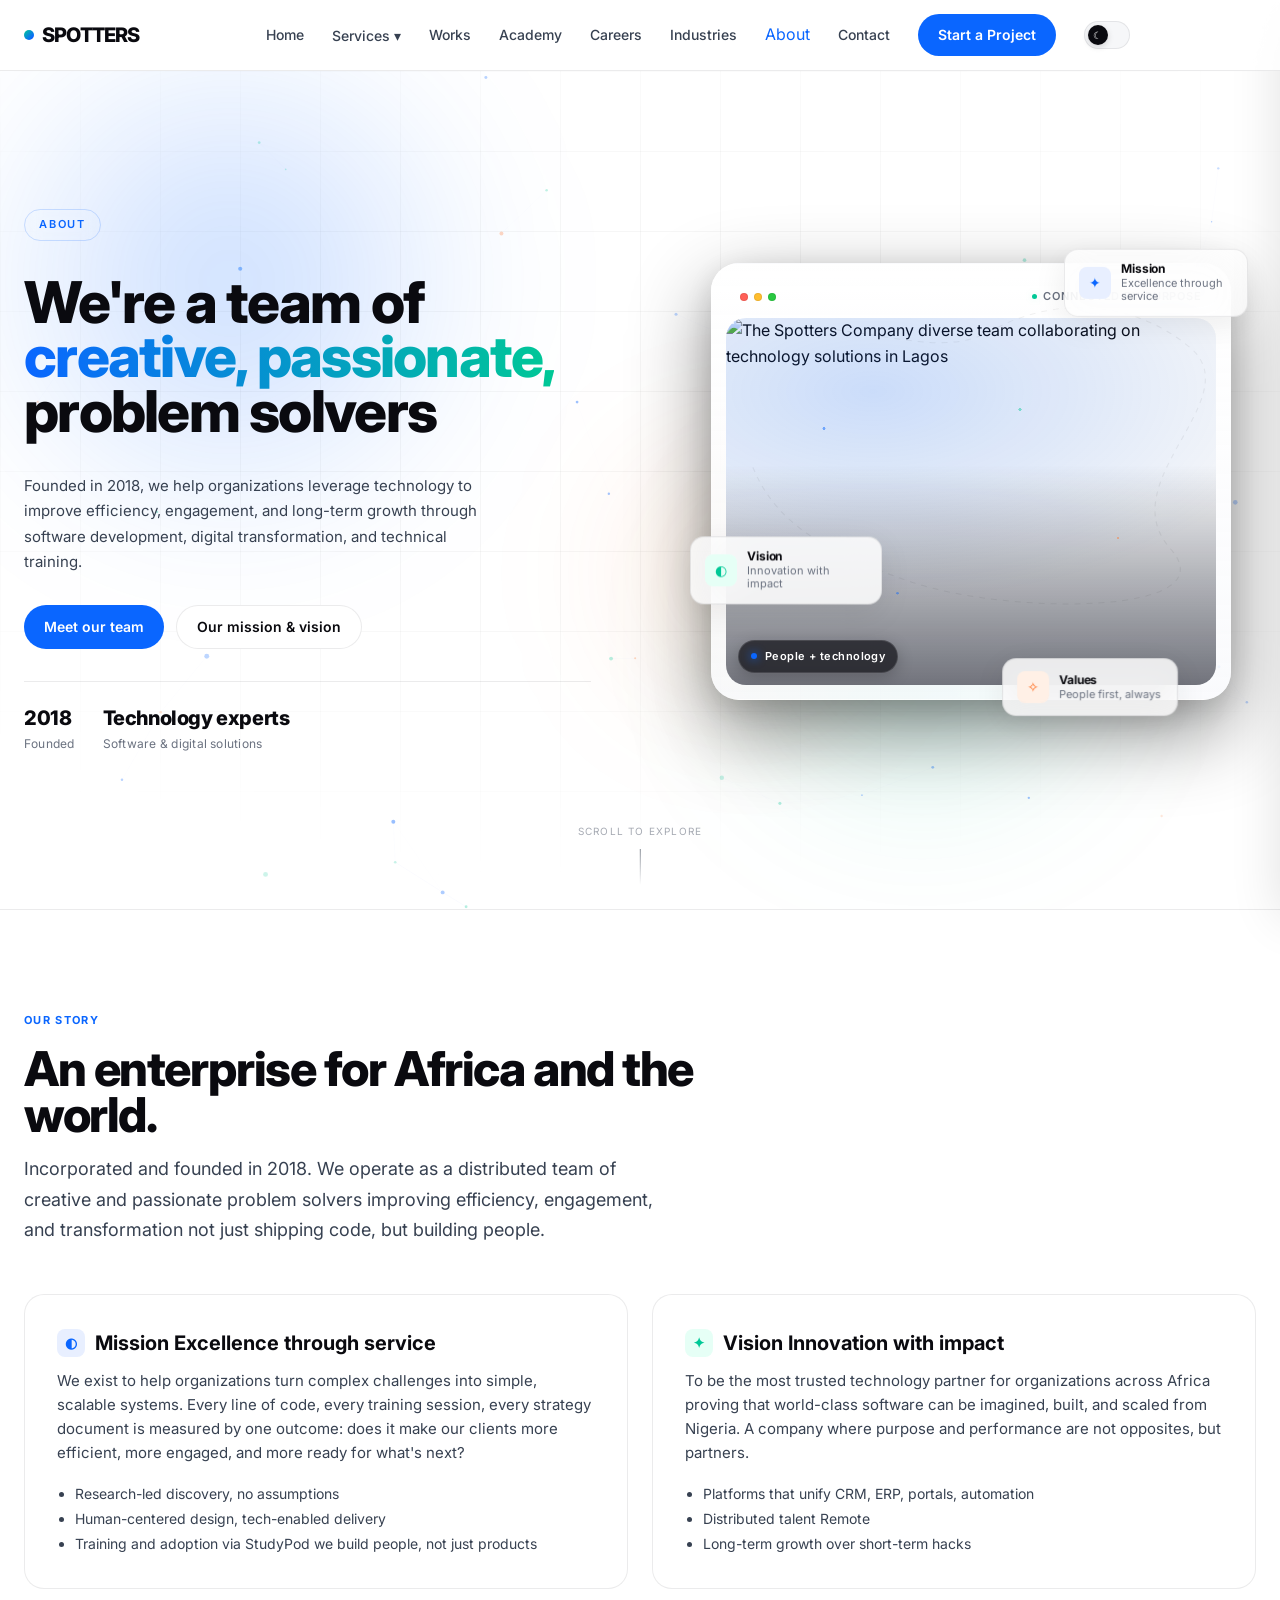
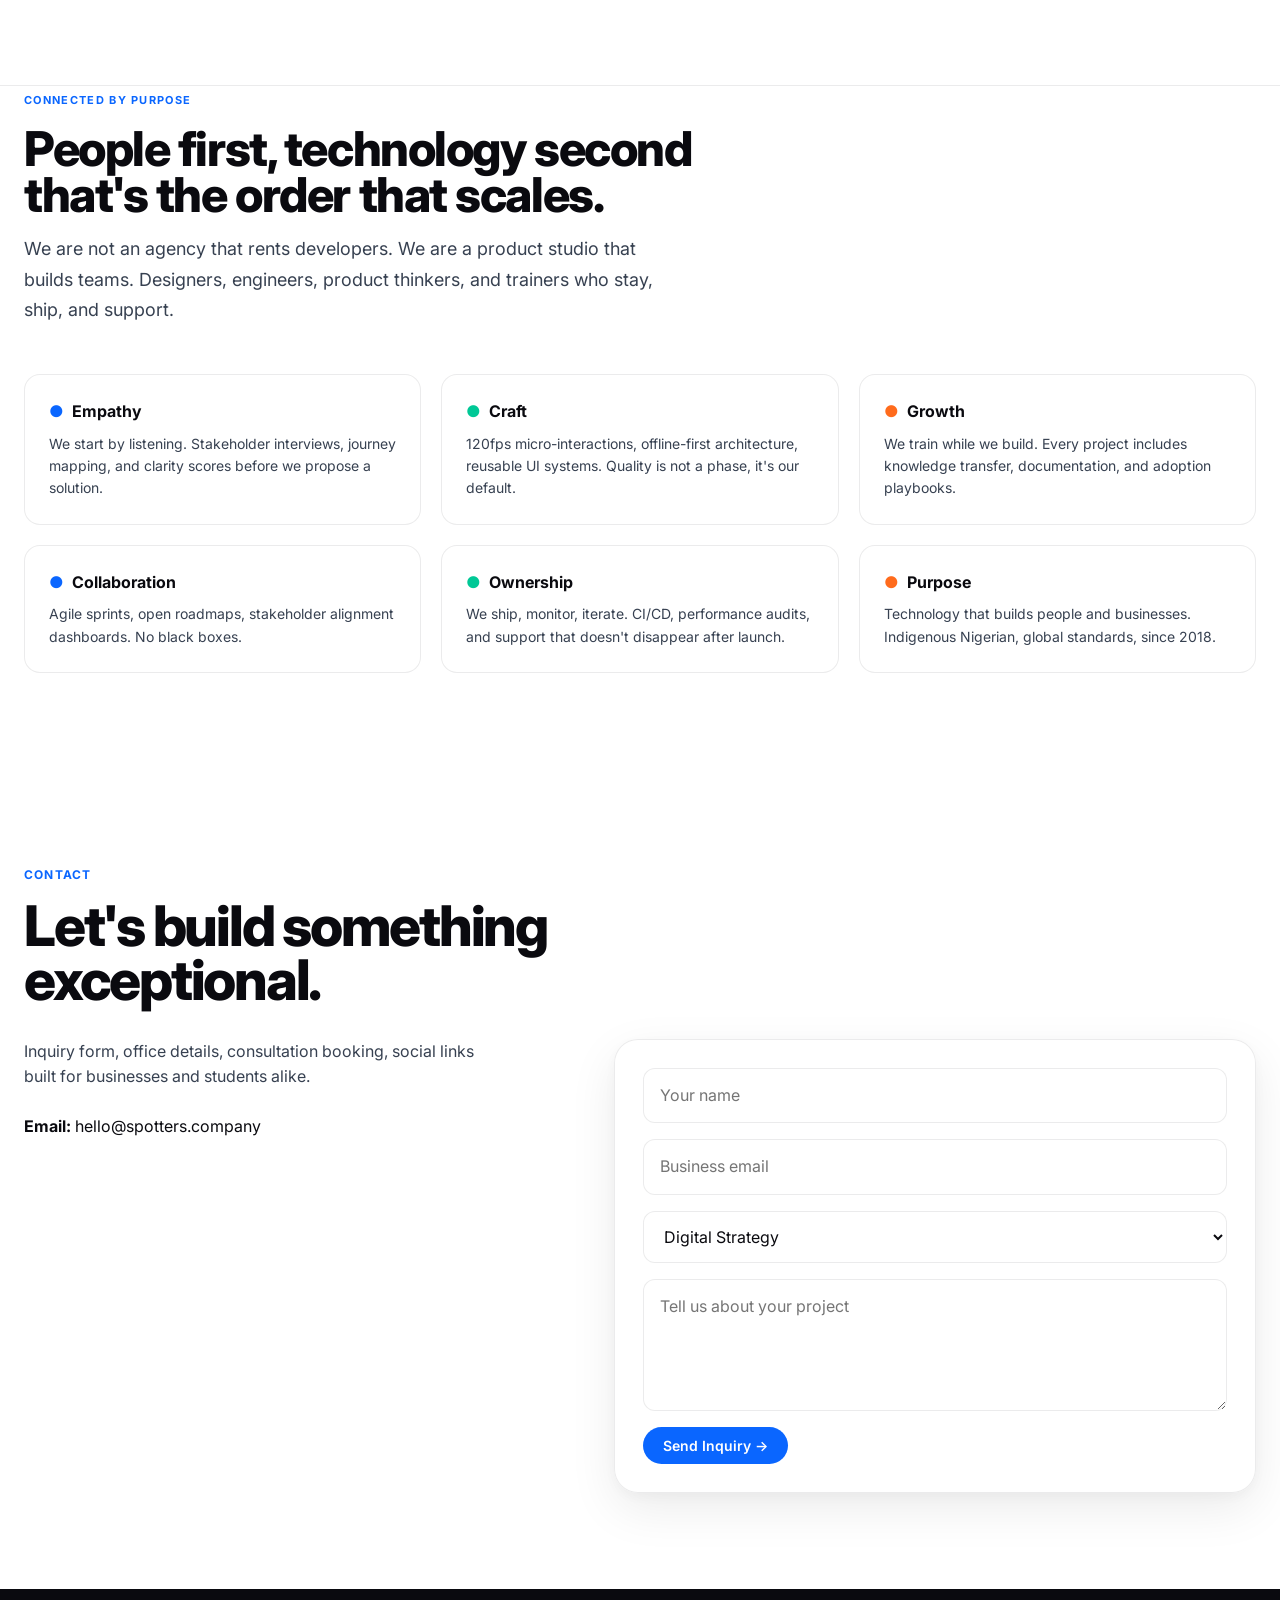
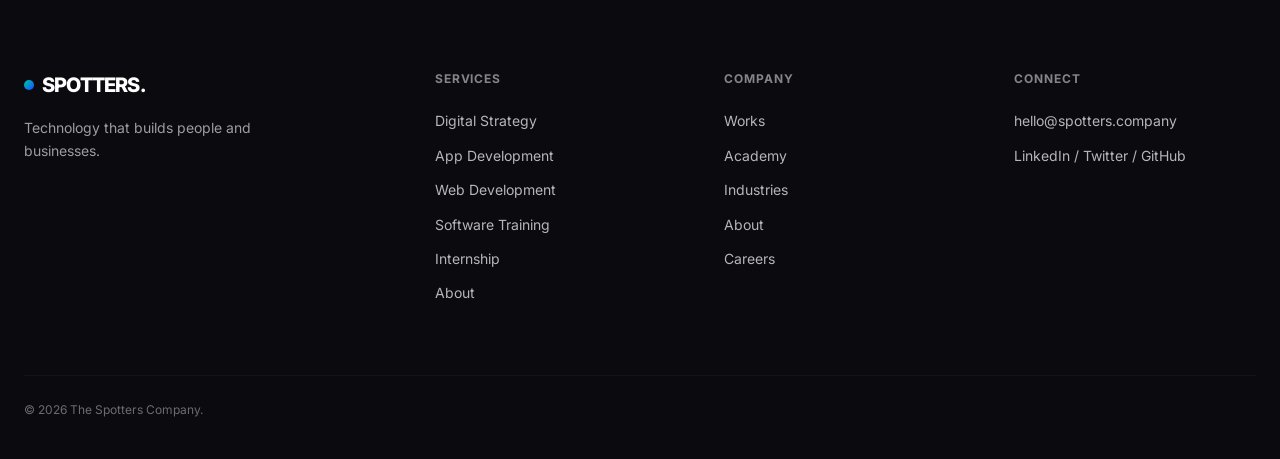
==== commit 236a0eb9: "upadate the pages and remove some other things" ====
--- a/pages/about.html
+++ b/pages/about.html
@@ -31,7 +31,7 @@
             <a href="digital-strategy.html">Digital Strategy</a>
             <a href="app-development.html">App Development</a>
             <a href="web-development.html">Web Development</a>
-            <a href="software-training.html">studyPod</a>
+            <a href="software-training.html">Software Training</a>
             <a href="internship.html">Internship Program</a>
           </div>
         </div>
@@ -64,7 +64,7 @@
         <a class="drawer-sublink" href="digital-strategy.html">Digital Strategy</a>
         <a class="drawer-sublink" href="app-development.html">App Development</a>
         <a class="drawer-sublink" href="web-development.html">Web Development</a>
-        <a class="drawer-sublink" href="software-training.html">studyPod</a>
+        <a class="drawer-sublink" href="software-training.html">Software Training</a>
         <a class="drawer-sublink" href="internship.html">Internship Program</a>
       </div>
     </div>
@@ -119,10 +119,10 @@
             <strong>2018</strong>
             <span>Founded</span>
           </div>
-          <div class="stat">
+          <!-- <div class="stat">
             <strong>Distributed</strong>
             <span>Across Nigeria</span>
-          </div>
+          </div> -->
           <div class="stat">
             <strong>Technology experts</strong>
             <span>Software & digital solutions</span>
@@ -209,8 +209,8 @@
        ==================================================================== -->
   <section class="about-section" id="mission">
     <div class="about-label">Our story</div>
-    <h2>An indigenous Nigerian company building for Africa and the world.</h2>
-    <p class="lead">Incorporated under the laws of the Federal Republic of Nigeria, founded in 2018. We operate as a
+    <h2>An enterprise for Africa and the world.</h2>
+    <p class="lead">Incorporated and founded in 2018. We operate as a
       distributed team of creative and passionate problem solvers improving efficiency, engagement, and transformation 
       not just shipping code, but building people.</p>
 
@@ -237,7 +237,7 @@
           but partners.</p>
         <ul>
           <li>Platforms that unify CRM, ERP, portals, automation</li>
-          <li>Distributed talent  Katsina, Lagos, Abuja, Remote</li>
+          <li>Distributed talent Remote</li>
           <li>Long-term growth over short-term hacks</li>
         </ul>
       </div>
@@ -293,7 +293,7 @@
         </p>
         <div class="contact-meta">
           <p><strong>Email:</strong> hello@spotters.company</p>
-          <p><strong>Location:</strong> Nigeria (Distributed)  Katsina, Lagos, Abuja</p>
+          <!-- <p><strong>Location:</strong> Nigeria (Distributed)  Katsina, Lagos, Abuja</p> -->
         </div>
       </div>
       <form class="card contact-form reveal">
@@ -322,8 +322,7 @@
             <div class="logo-dot"></div>SPOTTERS.
           </div>
           <p style="opacity:0.6; font-size:14px; margin-top:16px; max-width:300px;">Technology that builds people and
-            businesses. Indigenous Nigerian IT company since 2018.</p>
-          \\\
+            businesses.</p>
         </div>
         <div>
           <h4>Services</h4>
@@ -345,13 +344,13 @@
         <div>
           <h4>Connect</h4>
           <a>hello@spotters.company</a>
-          <a>Katsina, Nigeria</a>
+          <!-- <a>Katsina, Nigeria</a> -->
           <a>LinkedIn / Twitter / GitHub</a>
         </div>
       </div>
       <p
         style="margin-top:64px; opacity:0.4; font-size:12px; border-top:1px solid rgba(255,255,255,0.1); padding-top:24px;">
-        © 2026 The Spotters Company. Incorporated under the laws of the Federal Republic of Nigeria.</p>
+        © 2026 The Spotters Company.</p>
     </div>
   </footer>
 
--- a/css/global.css
+++ b/css/global.css
@@ -111,7 +111,23 @@
   display: flex;
   flex-direction: column;
   gap: 24px;
-}
+  will-change: transform;
+}
+
+/* .hero-content {
+  display: flex;
+  flex-direction: column;
+  gap: 24px;
+  opacity: 0;
+  transform: translateY(16px);
+}
+
+.hero-content.is-visible {
+  opacity: 1;
+  transform: translateY(0);
+  transition: all 0.9s var(--ease-smooth, cubic-bezier(0.16, 1, 0.3, 1));
+    --wd-ease-spring: var(--ease-spring, cubic-bezier(0.175, 0.885, 0.32, 1.275));
+} */
 
 .hero-content h1 {
   font-size: clamp(40px, 4.5vw, 60px);
@@ -128,6 +144,20 @@
   line-height: 1.7;
   color: #374151;
   max-width: 480px;
+}
+
+/* .hero-content h1 em {
+  font-style: normal;
+  color: var(--ab-blue);
+  position: relative;
+} */
+
+.hero-content h1 em {
+  font-style: normal;
+  background: linear-gradient(90deg, var(--blue) 0%, var(--green) 100%);
+  -webkit-background-clip: text;
+  -webkit-text-fill-color: transparent;
+  background-clip: text;
 }
 
 .hero-actions {
--- a/css/about.css
+++ b/css/about.css
@@ -206,19 +206,19 @@
 }
 
 /* Left content */
-.hero-content {
+/* .hero-content {
   display: flex;
   flex-direction: column;
   gap: 22px;
   opacity: 0;
   transform: translateY(18px);
   transition: all .9s var(--ab-ease);
-}
-
-.hero-content.is-visible {
+} */
+
+/* .hero-content.is-visible {
   opacity: 1;
   transform: translateY(0);
-}
+} */
 
 @keyframes ab-pulse-dot {
   0% {
@@ -234,7 +234,7 @@
   }
 }
 
-.hero-content h1 {
+/* .hero-content h1 {
   font-size: clamp(34px, 4.6vw, 54px);
   line-height: 0.96;
   letter-spacing: -0.03em;
@@ -242,20 +242,20 @@
   max-width: 520px;
   margin: 0;
   color: var(--ab-text);
-}
-
-.hero-content h1 em {
+} */
+
+/* .hero-content h1 em {
   font-style: normal;
   color: var(--ab-blue);
   position: relative;
-}
-
-.hero-content p {
+} */
+
+/* .hero-content p {
   font-size: 17px;
   line-height: 1.7;
   color: var(--ab-muted);
   max-width: 480px;
-}
+} */
 
 .hero-actions {
   display: flex;
@@ -856,9 +856,9 @@
   border-color: rgba(10, 102, 255, 0.18);
 }
 
-.mv-card:hover::before {
+/* .mv-card:hover::before {
   opacity: 1;
-}
+} */
 
 .mv-card h3 {
   font-size: 20px;
@@ -944,9 +944,9 @@
     order: -1;
   }
 
-  .hero-content {
+  /* .hero-content {
     grid-area: content;
-  }
+  } */
 
   .mv-grid {
     grid-template-columns: 1fr;
@@ -1032,14 +1032,14 @@
     min-height: auto;
   }
 
-  .hero-content h1 {
+  /* .hero-content h1 {
     font-size: 30px;
     max-width: 100%;
-  }
-
-  .hero-content p {
+  } */
+
+  /* .hero-content p {
     font-size: 15px;
-  }
+  } */
 
   .hero-actions {
     flex-direction: column;
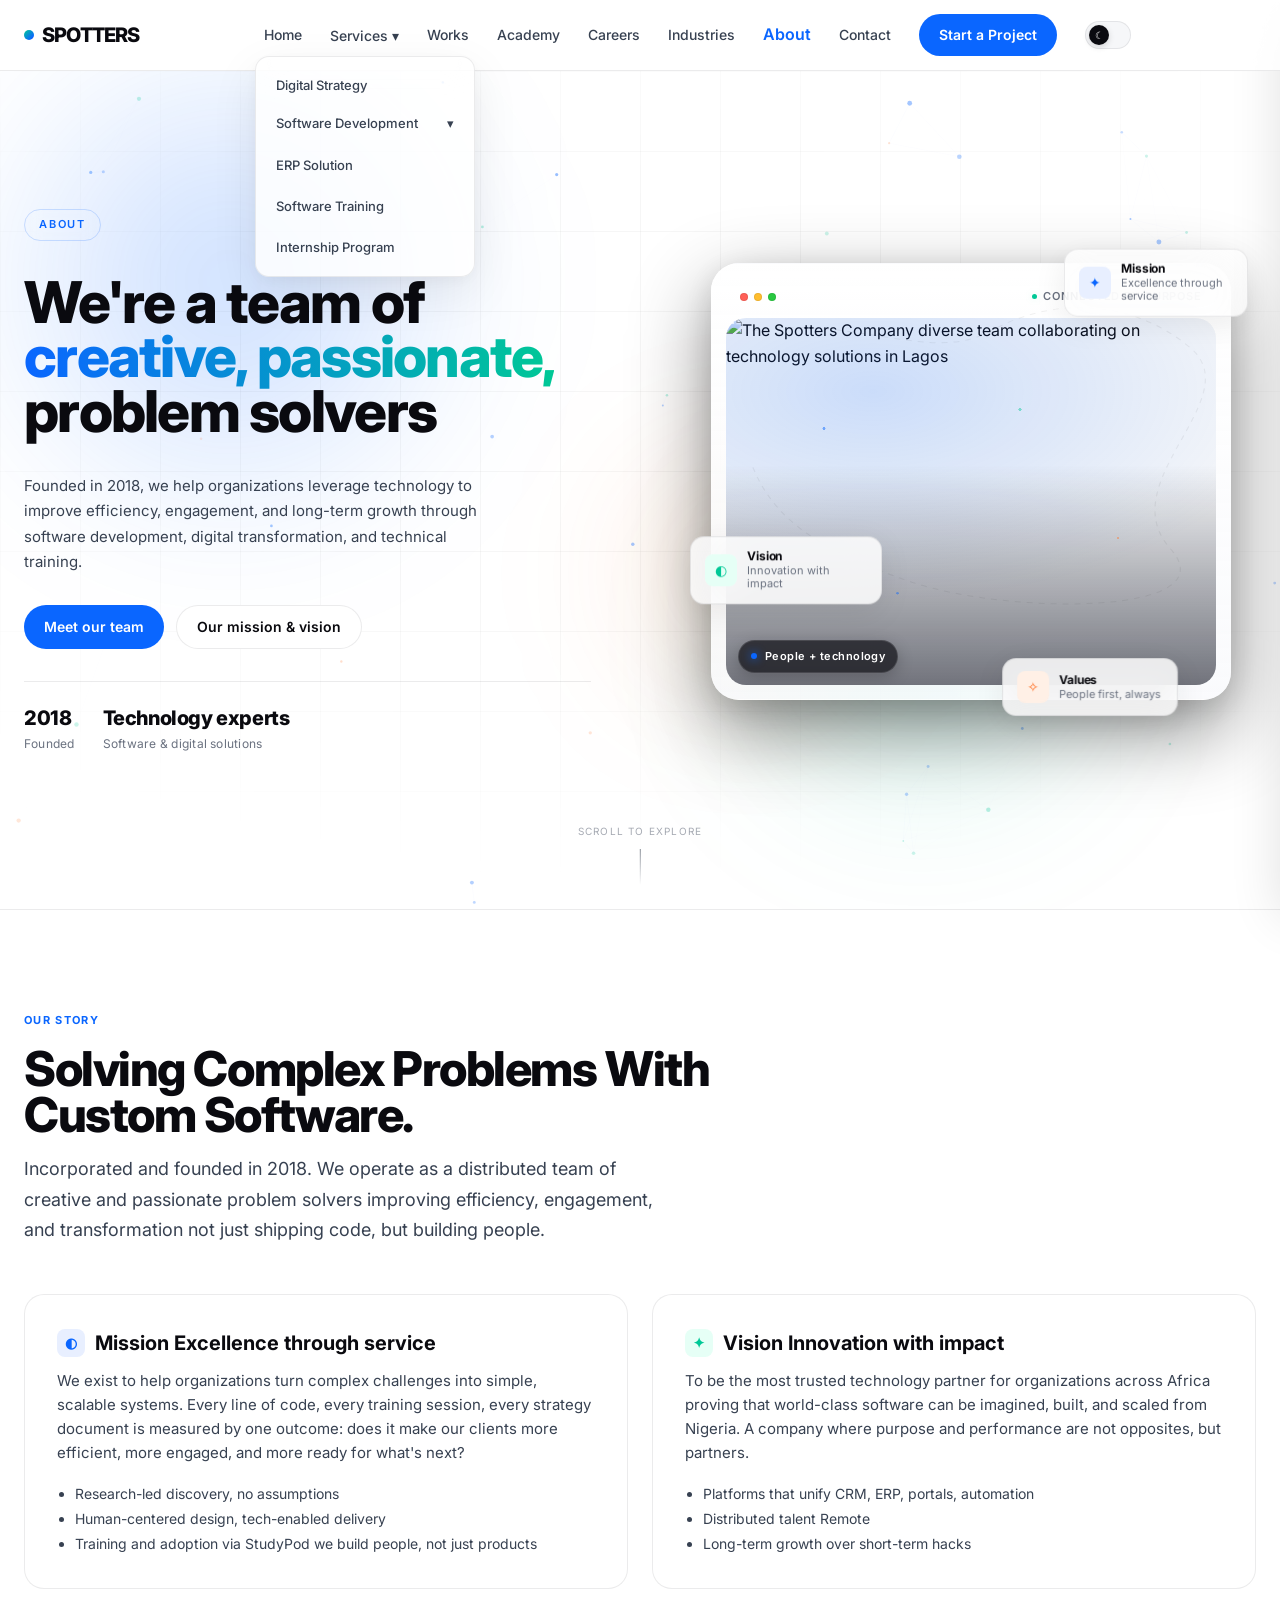
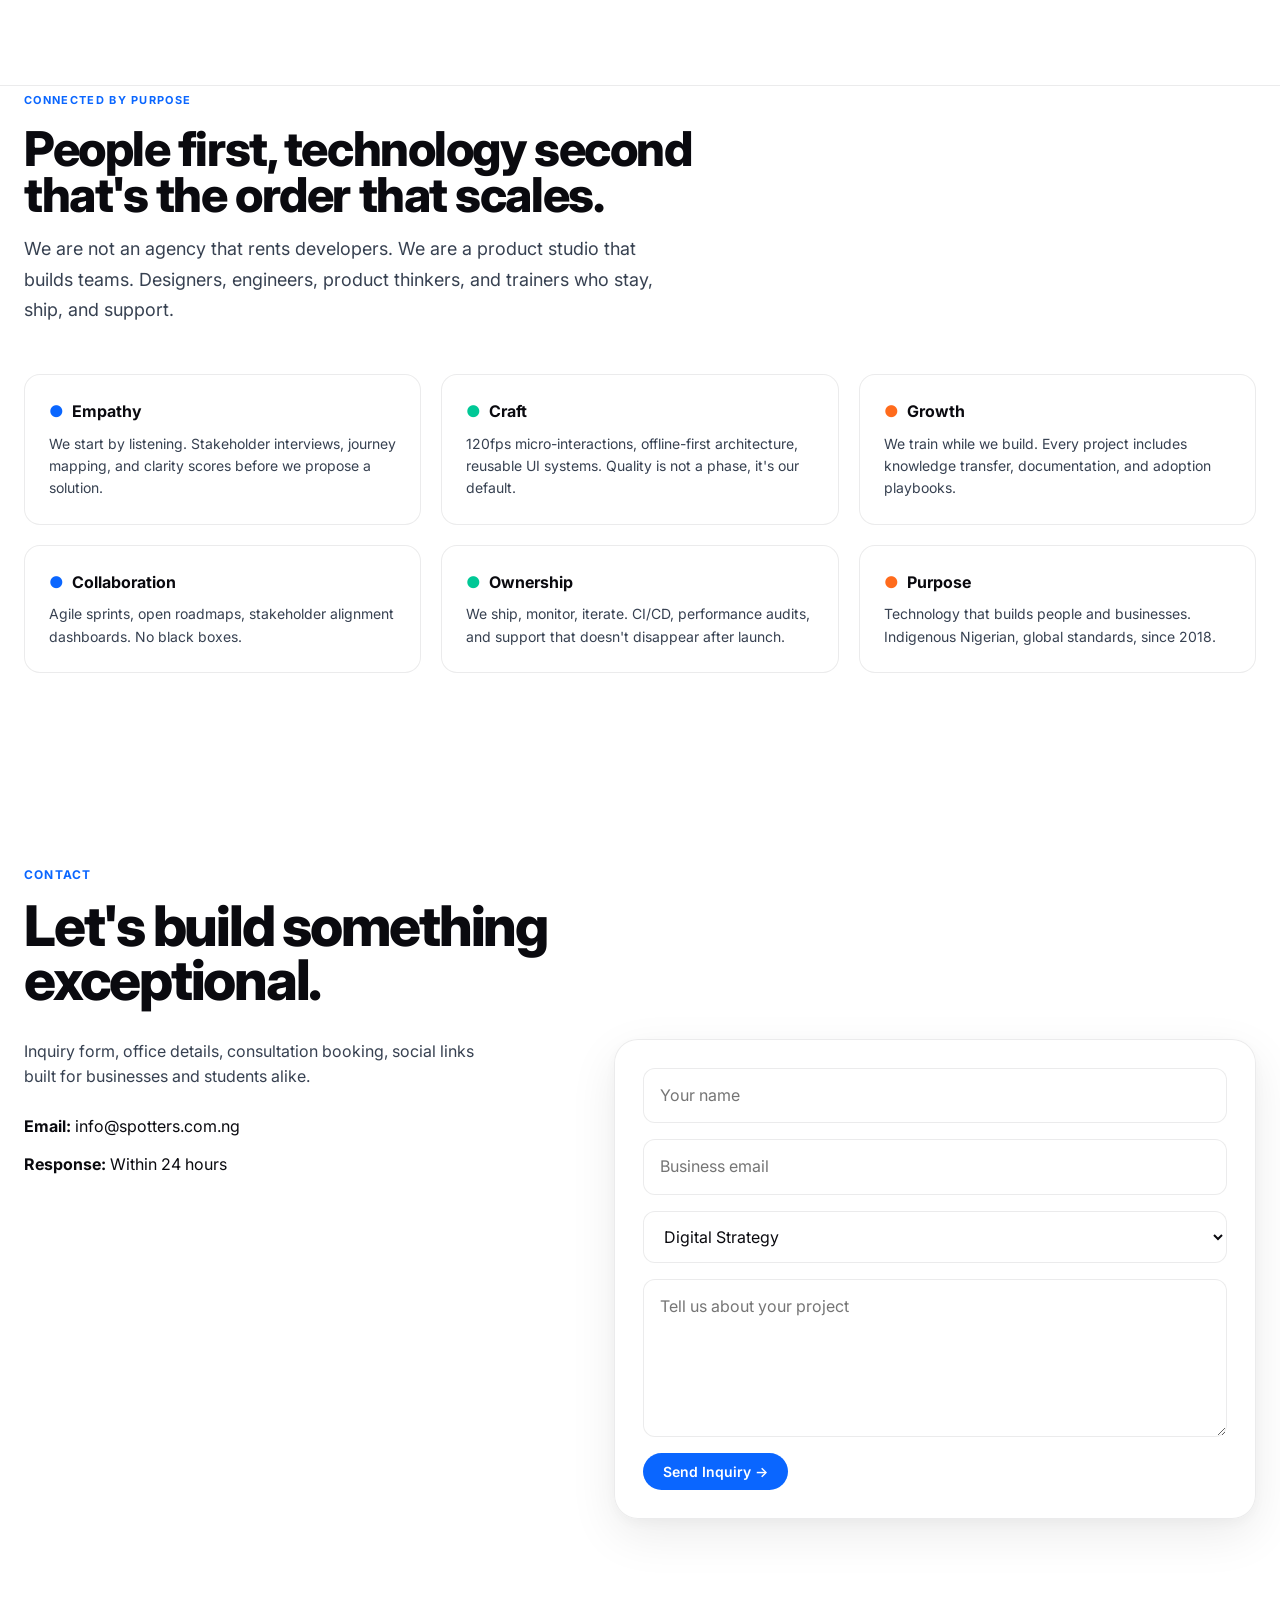
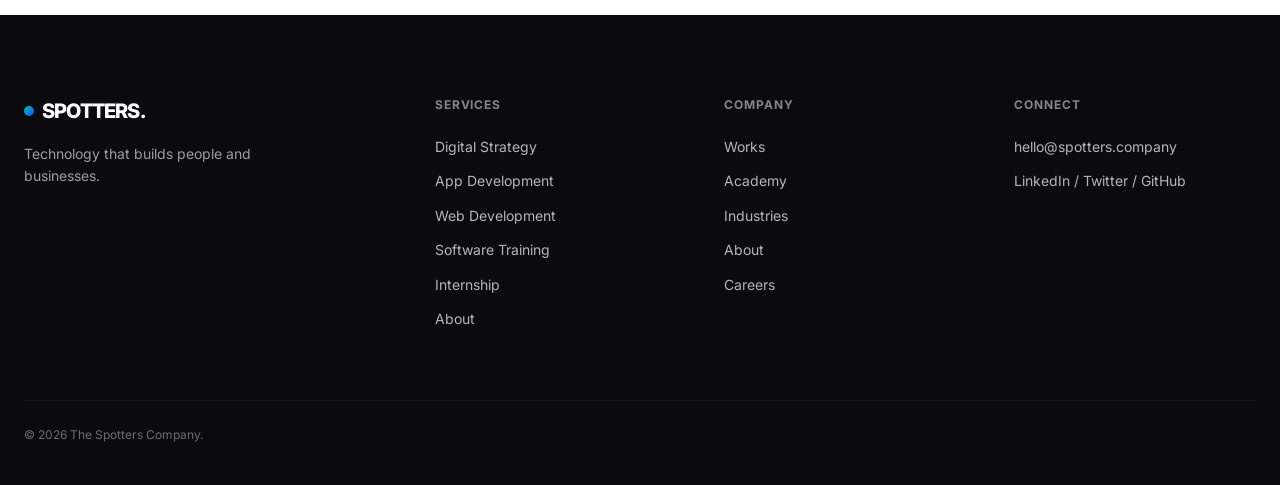
==== commit 8051ce8c: "add erp page and update the contact section of each page" ====
--- a/pages/about.html
+++ b/pages/about.html
@@ -25,12 +25,20 @@
       </a>
       <nav class="nav-desktop" id="desktopNav">
         <a class="nav-link" href="../index.html">Home</a>
-        <div class="nav-dropdown" id="servicesDropdown">
-          <button class="nav-link dropdown-trigger" aria-expanded="false">Services <span>▾</span></button>
+        <div class="nav-dropdown open" id="servicesDropdown">
+          <button class="nav-link dropdown-trigger" aria-expanded="true">Services <span>▾</span></button>
           <div class="dropdown-menu">
             <a href="digital-strategy.html">Digital Strategy</a>
-            <a href="app-development.html">App Development</a>
-            <a href="web-development.html">Web Development</a>
+            <div class="dropdown-group">
+              <button class="dropdown-link dropdown-trigger" aria-expanded="false">
+                Software Development <span>▾</span>
+              </button>
+              <div class="dropdown-submenu">
+                <a href="app-development.html">App Development</a>
+                <a href="web-development.html">Web Development</a>
+              </div>
+            </div>
+            <a href="erp-solution.html">ERP Solution</a>
             <a href="software-training.html">Software Training</a>
             <a href="internship.html">Internship Program</a>
           </div>
@@ -39,7 +47,7 @@
         <a class="nav-link" href="../index.html#academy">Academy</a>
         <a class="nav-link" href="careers.html">Careers</a>
         <a class="nav-link" href="industries.html">Industries</a>
-        <a href="about.html" style="color:var(--blue)">About</a>
+        <a href="about.html" style="color:var(--blue); font-weight:600;">About</a>
         <a class="nav-link" href="../index.html#contact">Contact</a>
         <a class="btn-primary blue" href="#contact">Start a Project</a>
         <button class="theme-toggle" id="themeToggle" aria-label="Toggle light and dark theme">
@@ -62,8 +70,15 @@
       <button class="drawer-link dropdown-trigger" aria-expanded="true">Services <span>▾</span></button>
       <div class="drawer-submenu">
         <a class="drawer-sublink" href="digital-strategy.html">Digital Strategy</a>
-        <a class="drawer-sublink" href="app-development.html">App Development</a>
-        <a class="drawer-sublink" href="web-development.html">Web Development</a>
+        <div class="drawer-dropdown nested" id="drawerSoftwareDevelopment">
+          <button class="drawer-link dropdown-trigger" aria-expanded="false">Software Development
+            <span>▾</span></button>
+          <div class="drawer-submenu nested">
+            <a class="drawer-sublink" href="app-development.html">App Development</a>
+            <a class="drawer-sublink" href="web-development.html">Web Development</a>
+          </div>
+        </div>
+        <a class="drawer-sublink" href="erp-solution.html">ERP Solution</a>
         <a class="drawer-sublink" href="software-training.html">Software Training</a>
         <a class="drawer-sublink" href="internship.html">Internship Program</a>
       </div>
@@ -72,7 +87,7 @@
     <a class="drawer-link" href="../index.html#academy">Academy</a>
     <a class="drawer-link" href="careers.html">Careers</a>
     <a class="drawer-link" href="industries.html">Industries</a>
-    <a class="drawer-link" href="about.html" style="color:var(--blue)">About</a>
+    <a class="drawer-link" href="about.html" style="color:var(--blue); font-weight:600;">About</a>
     <a class="drawer-link" href="../index.html#contact">Contact</a>
     <div class="drawer-footer">
       <div class="drawer-theme-row">
@@ -209,7 +224,7 @@
        ==================================================================== -->
   <section class="about-section" id="mission">
     <div class="about-label">Our story</div>
-    <h2>An enterprise for Africa and the world.</h2>
+    <h2>Solving Complex Problems With Custom Software.</h2>
     <p class="lead">Incorporated and founded in 2018. We operate as a
       distributed team of creative and passionate problem solvers improving efficiency, engagement, and transformation 
       not just shipping code, but building people.</p>
@@ -289,11 +304,11 @@
     <h2 class="section-title reveal">Let's build something exceptional.</h2>
     <div class="contact-layout">
       <div class="contact-info reveal">
-        <p>Inquiry form, office details, consultation booking, social links  built for businesses and students alike.
-        </p>
+        <p>Inquiry form, office details, consultation booking, social links built for
+          businesses and students alike.</p>
         <div class="contact-meta">
-          <p><strong>Email:</strong> hello@spotters.company</p>
-          <!-- <p><strong>Location:</strong> Nigeria (Distributed)  Katsina, Lagos, Abuja</p> -->
+          <p><strong>Email:</strong> info@spotters.com.ng</p>
+          <p><strong>Response:</strong> Within 24 hours</p>
         </div>
       </div>
       <form class="card contact-form reveal">
@@ -305,9 +320,9 @@
           <option>Web Development</option>
           <option>Software Training</option>
           <option>Internship</option>
-          <option>About / Partnership</option>
+          <option>ERP Solution</option>
         </select>
-        <textarea name="message" placeholder="Tell us about your project" rows="4"></textarea>
+        <textarea name="message" placeholder="Tell us about your project" rows="5"></textarea>
         <button class="btn-primary blue" type="submit">Send Inquiry →</button>
       </form>
     </div>
--- a/css/variables.css
+++ b/css/variables.css
@@ -1,14 +1,6 @@
-/* ==========================================================================
-   VARIABLES.CSS - Design tokens for The Spotters Company
-   This file holds all colors, shadows, radii, fonts.
-   Edit here to rebrand the entire site.
-   
-   Structure:
-   1. Core palette (white, black, grays)
-   2. Brand colors (blue, green, orange) - light/dark variants
-   3. Theme tokens (light = default, dark = [data-theme="dark"])
-   4. Gradients, shadows, radii, easing
-   ========================================================================== */
+/* ==========================================================================\n   VARIABLES.CSS - SINGLE SOURCE OF TRUTH FOR ALL DESIGN TOKENS\n   \n   🎯 THIS IS THE MOST IMPORTANT FILE - EDIT HERE TO REBRAND THE ENTIRE SITE\n   \n   Purpose:\n   Define all colors, fonts, spacing, shadows, animations in one place.\n   Every other CSS file imports and uses these variables.\n   Change a color here → changes everywhere automatically.\n   \n   How to Use:\n   - All CSS files start with: @import 'variables.css';\n   - Reference tokens in CSS: background: var(--blue);\n   - Dark mode: Automatically handled by [data-theme=\"dark\"] selector\n   - js/main.js toggles [data-theme=\"dark\"] on <html> element\n   \n   Naming Convention:\n   --group-property or --group-property-variant\n   Examples:\n   --blue, --blue-dark, --blue-light, --blue-glow\n   --shadow-sm, --shadow-md, --shadow-lg\n   --radius-sm, --radius-md, --radius-lg\n   \n   To Rebrand in 30 Seconds:\n   1. Change --blue to your primary color\n   2. Change --green to your secondary color  \n   3. Change --orange to your accent color\n   4. Save and reload browser\n   5. Done! Entire site uses your brand colors.\n   \n   Structure (Sections Below):\n   1. Core neutrals: white, black, gray scale (9 shades)\n   2. Brand colors: blue, green, orange (with light/dark/glow variants)\n   3. Hero aliases: map purple → green for consistency\n   4. Theme tokens: light=default, dark=[data-theme=\"dark\"]\n   5. Gradients: multi-color blends for visual interest\n   6. Shadows: from subtle to prominent with glow effects\n   7. Radii: consistent border-radius across component sizes\n   8. Typography: font stacks for display and body text\n   9. Easing: cubic-bezier functions for premium motion\n   10. Web-specific: DRY aliases for web development page\n   ========================================================================== */
+
+/* ==========================================================================\n   VARIABLES.CSS - SINGLE SOURCE OF TRUTH FOR ALL DESIGN TOKENS\n   \n   🎯 THIS IS THE MOST IMPORTANT FILE - EDIT HERE TO REBRAND THE ENTIRE SITE\n   \n   Purpose:\n   Define all colors, fonts, spacing, shadows, animations in one place.\n   Every other CSS file imports and uses these variables.\n   Change a color here → changes everywhere automatically.\n   \n   How to Use:\n   - All CSS files start with: @import 'variables.css';\n   - Reference tokens in CSS: background: var(--blue);\n   - Dark mode: Automatically handled by [data-theme=\"dark\"] selector\n   - js/main.js toggles [data-theme=\"dark\"] on <html> element\n   \n   Naming Convention:\n   --group-property or --group-property-variant\n   Examples:\n   --blue, --blue-dark, --blue-light, --blue-glow\n   --shadow-sm, --shadow-md, --shadow-lg\n   --radius-sm, --radius-md, --radius-lg\n   \n   To Rebrand in 30 Seconds:\n   1. Change --blue to your primary color\n   2. Change --green to your secondary color  \n   3. Change --orange to your accent color\n   4. Save and reload browser\n   5. Done! Entire site uses your brand colors.\n   \n   Structure (Sections Below):\n   1. Core neutrals: white, black, gray scale (9 shades)\n   2. Brand colors: blue, green, orange (with light/dark/glow variants)\n   3. Hero aliases: map purple → green for consistency\n   4. Theme tokens: light=default, dark=[data-theme=\"dark\"]\n   5. Gradients: multi-color blends for visual interest\n   6. Shadows: from subtle to prominent with glow effects\n   7. Radii: consistent border-radius across component sizes\n   8. Typography: font stacks for display and body text\n   9. Easing: cubic-bezier functions for premium motion\n   10. Web-specific: DRY aliases for web development page\n   ========================================================================== */
 
 :root {
   /* ---------- 1. Core neutrals ---------- */
@@ -21,20 +13,23 @@
   --gray-500: #6B7280;
   --gray-300: #D1D5DB;
   --gray-100: #F3F4F6;
-  
+
   /* ---------- 2. Brand colors ---------- */
-  --blue: #0A66FF;           /* Primary - Software / trust */
+  --blue: #0A66FF;
+  /* Primary - Software / trust */
   --blue-dark: #0549C0;
   --blue-strong: #0549C0;
   --blue-light: #E8EFFF;
   --blue-glow: rgba(10, 102, 255, 0.15);
-  
-  --green: #00C896;          /* Secondary - Training / growth (used as purple in hero) */
+
+  --green: #00C896;
+  /* Secondary - Training / growth (used as purple in hero) */
   --green-dark: #009975;
   --green-light: #E6FFF6;
   --green-glow: rgba(0, 200, 150, 0.15);
-  
-  --orange: #FF6B1C;          /* Accent - Human / transformation */
+
+  --orange: #FF6B1C;
+  /* Accent - Human / transformation */
   --orange-dark: #E05A12;
   --orange-light: #FFF0E6;
   --orange-glow: rgba(255, 107, 28, 0.15);
@@ -50,11 +45,11 @@
   --text: var(--black);
   --muted: var(--gray-700);
   --muted-2: var(--gray-500);
-  --border: rgba(10,10,15,0.08);
-  --card-bg: rgba(255,255,255,0.84);
-  --visual-bg: rgba(248,249,252,0.72);
-  --header-bg: rgba(255,255,255,0.82);
-  --canvas-line: 10,10,15;
+  --border: rgba(10, 10, 15, 0.08);
+  --card-bg: rgba(255, 255, 255, 0.84);
+  --visual-bg: rgba(248, 249, 252, 0.72);
+  --header-bg: rgba(255, 255, 255, 0.82);
+  --canvas-line: 10, 10, 15;
 
   /* ---------- 4. Gradients ---------- */
   --gradient-bgo: linear-gradient(135deg, var(--green) 0%, var(--blue) 80%, var(--orange) 100%);
@@ -65,17 +60,17 @@
   /* ---------- 5. Typography ---------- */
   --font-display: 'Geist', 'Inter', -apple-system, sans-serif;
   --font-body: 'Inter', -apple-system, sans-serif;
-  
+
   /* ---------- 6. Radii & Shadows ---------- */
   --radius-sm: 12px;
   --radius-md: 16px;
   --radius-lg: 24px;
   --radius-xl: 32px;
   --radius-full: 9999px;
-  
-  --shadow-sm: 0 1px 2px rgba(10,10,15,0.04), 0 4px 12px rgba(10,10,15,0.04);
-  --shadow-md: 0 8px 24px rgba(10,10,15,0.06), 0 2px 8px rgba(10,10,15,0.04);
-  --shadow-lg: 0 16px 48px rgba(10,10,15,0.08), 0 4px 16px rgba(10,10,15,0.04);
+
+  --shadow-sm: 0 1px 2px rgba(10, 10, 15, 0.04), 0 4px 12px rgba(10, 10, 15, 0.04);
+  --shadow-md: 0 8px 24px rgba(10, 10, 15, 0.06), 0 2px 8px rgba(10, 10, 15, 0.04);
+  --shadow-lg: 0 16px 48px rgba(10, 10, 15, 0.08), 0 4px 16px rgba(10, 10, 15, 0.04);
   --shadow-glow-blue: 0 8px 32px var(--blue-glow);
   --shadow-glow-green: 0 8px 32px var(--green-glow);
   --shadow-glow-orange: 0 8px 32px var(--orange-glow);
@@ -90,27 +85,188 @@
   --bg: #050816;
   --bg-2: #0B1020;
   --text: #E6E8EF;
-  --muted: rgba(255,255,255,0.68);
-  --muted-2: rgba(255,255,255,0.42);
-  --border: rgba(255,255,255,0.10);
-  --card-bg: rgba(11,16,32,0.84);
-  --visual-bg: rgba(8,12,26,0.62);
-  --header-bg: rgba(5,8,22,0.78);
-  --canvas-line: 255,255,255;
+  --muted: rgba(255, 255, 255, 0.68);
+  --muted-2: rgba(255, 255, 255, 0.42);
+  --border: rgba(255, 255, 255, 0.10);
+  --card-bg: rgba(11, 16, 32, 0.84);
+  --visual-bg: rgba(8, 12, 26, 0.62);
+  --header-bg: rgba(5, 8, 22, 0.78);
+  --canvas-line: 255, 255, 255;
   --ghost: #12131A;
-  --gray-100: rgba(255,255,255,0.08);
-  --gray-300: rgba(255,255,255,0.14);
+  --gray-100: rgba(255, 255, 255, 0.08);
+  --gray-300: rgba(255, 255, 255, 0.14);
   --off-white: #0B1020;
 }
+
 body.dark {
   --bg: #050816;
   --bg-2: #0B1020;
   --text: #E6E8EF;
-  --muted: rgba(255,255,255,0.68);
-  --muted-2: rgba(255,255,255,0.42);
-  --border: rgba(255,255,255,0.10);
-  --card-bg: rgba(11,16,32,0.84);
-  --visual-bg: rgba(8,12,26,0.62);
-  --header-bg: rgba(5,8,22,0.78);
-  --canvas-line: 255,255,255;
-}
+  --muted: rgba(255, 255, 255, 0.68);
+  --muted-2: rgba(255, 255, 255, 0.42);
+  --border: rgba(255, 255, 255, 0.10);
+  --card-bg: rgba(11, 16, 32, 0.84);
+  --visual-bg: rgba(8, 12, 26, 0.62);
+  --header-bg: rgba(5, 8, 22, 0.78);
+  --canvas-line: 255, 255, 255;
+}
+
+/* --------------------------------------------------------------------------
+   Shared aliases: local page tokens should map here instead of being redefined.
+   Keep one source of truth for the site palette and reuse across page modules.
+   -------------------------------------------------------------------------- */
+:root {
+  --surface: var(--bg);
+  --surface-alt: var(--bg-2);
+  --surface-panel: var(--card-bg);
+  --surface-border: var(--border);
+  --text-soft: var(--muted);
+  --shadow-card: var(--shadow-md);
+  --radius-card: var(--radius-lg);
+
+  --wd-blue: var(--blue);
+  --wd-blue-dark: var(--blue-dark);
+  --wd-blue-light: var(--blue-light);
+  --wd-blue-glow: var(--blue-glow);
+  --wd-blue-light-bg: var(--blue-light);
+  --wd-green: var(--green);
+  --wd-green-glow: var(--green-glow);
+  --wd-green-light: var(--green-light);
+  --wd-orange: var(--orange);
+  --wd-orange-glow: var(--orange-glow);
+  --wd-orange-light: var(--orange-light);
+  --wd-bg: var(--bg);
+  --wd-surface: var(--card-bg);
+  --wd-surface-2: var(--ghost);
+  --wd-surface-3: var(--gray-100);
+  --wd-border: var(--border);
+  --wd-border-strong: rgba(10, 10, 15, 0.12);
+  --wd-text: var(--text);
+  --wd-muted: var(--muted);
+  --wd-muted-2: var(--muted-2);
+  --wd-card-bg: var(--card-bg);
+  --wd-shadow: var(--shadow-lg);
+  --wd-shadow-card: var(--shadow-md);
+  --wd-grid-line: rgba(10, 10, 15, 0.06);
+  --wd-grid-dot: rgba(10, 102, 255, 0.08);
+  --wd-radius: var(--radius-sm);
+  --wd-radius-lg: var(--radius-lg);
+  --wd-radius-xl: var(--radius-xl);
+  --wd-radius-pill: var(--radius-full);
+  --wd-ease: var(--ease-smooth);
+  --wd-ease-spring: var(--ease-spring);
+  --wd-section-bg: var(--bg);
+  --wd-section-text: var(--text);
+  --wd-section-muted: var(--muted);
+  --wd-section-border: var(--border);
+
+  --ds-blue: var(--blue);
+  --ds-blue-light: var(--blue-light);
+  --ds-blue-glow: var(--blue-glow);
+  --ds-green: var(--green);
+  --ds-green-light: var(--green-light);
+  --ds-green-glow: var(--green-glow);
+  --ds-orange: var(--orange);
+  --ds-orange-light: var(--orange-light);
+  --ds-orange-glow: var(--orange-glow);
+
+  --ab-blue: var(--blue);
+  --ab-blue-dark: var(--blue-dark);
+  --ab-blue-light: var(--blue-light);
+  --ab-blue-glow: var(--blue-glow);
+  --ab-green: var(--green);
+  --ab-green-light: var(--green-light);
+  --ab-green-glow: var(--green-glow);
+  --ab-orange: var(--orange);
+  --ab-orange-light: var(--orange-light);
+  --ab-orange-glow: var(--orange-glow);
+  --erp-blue: var(--blue);
+  --erp-blue-dark: var(--blue-dark);
+  --erp-blue-light: var(--blue-light);
+  --erp-blue-glow: var(--blue-glow);
+  --erp-green: var(--green);
+  --erp-green-light: var(--green-light);
+  --erp-green-glow: var(--green-glow);
+  --erp-orange: var(--orange);
+  --erp-orange-light: var(--orange-light);
+  --erp-orange-glow: var(--orange-glow);
+  --erp-bg: var(--bg);
+  --erp-surface: var(--card-bg);
+  --erp-surface-2: var(--ghost);
+  --erp-surface-3: var(--gray-100);
+  --erp-border: var(--border);
+  --erp-border-strong: rgba(10, 10, 15, 0.12);
+  --erp-text: var(--text);
+  --erp-muted: var(--muted);
+  --erp-muted-2: var(--muted-2);
+  --erp-card-bg: var(--card-bg);
+  --erp-shadow: var(--shadow-lg);
+  --erp-shadow-card: var(--shadow-md);
+  --erp-grid-line: rgba(10, 10, 15, 0.06);
+  --erp-grid-dot: rgba(10, 102, 255, 0.08);
+  --erp-radius: var(--radius-sm);
+  --erp-radius-lg: var(--radius-lg);
+  --erp-radius-xl: var(--radius-xl);
+  --erp-radius-pill: var(--radius-full);
+  --erp-ease: var(--ease-smooth);
+  --erp-ease-spring: var(--ease-spring);
+  --erp-section-bg: var(--bg);
+  --erp-section-text: var(--text);
+  --erp-section-muted: var(--muted);
+  --erp-section-border: var(--border);
+
+}
+
+[data-theme="dark"] {
+  --surface: #0B1020;
+  --surface-alt: #121A32;
+  --surface-panel: rgba(11, 16, 32, 0.84);
+  --surface-border: rgba(255, 255, 255, 0.10);
+  --text-soft: rgba(255, 255, 255, 0.68);
+
+  --wd-bg: #050816;
+  --wd-surface: #0B1020;
+  --wd-surface-2: #121A32;
+  --wd-surface-3: #1A2443;
+  --wd-border: rgba(255, 255, 255, 0.08);
+  --wd-border-strong: rgba(255, 255, 255, 0.14);
+  --wd-text: #E6E8EF;
+  --wd-muted: rgba(255, 255, 255, 0.68);
+  --wd-muted-2: rgba(255, 255, 255, 0.42);
+  --wd-card-bg: rgba(11, 16, 32, 0.84);
+  --wd-shadow: 0 30px 80px rgba(0, 0, 0, 0.45);
+  --wd-shadow-card: 0 8px 32px rgba(0, 0, 0, 0.35), inset 0 1px 0 rgba(255, 255, 255, 0.06);
+  --wd-grid-line: rgba(255, 255, 255, 0.06);
+  --wd-grid-dot: rgba(255, 255, 255, 0.08);
+  --wd-section-bg: #050816;
+  --wd-section-text: #E6E8EF;
+  --wd-section-muted: rgba(255, 255, 255, 0.68);
+  --wd-section-border: rgba(255, 255, 255, 0.10);
+  --erp-bg: #050816;
+  --erp-surface: #0B1020;
+  --erp-surface-2: #121A32;
+  --erp-surface-3: #1A2443;
+  --erp-border: rgba(255, 255, 255, 0.08);
+  --erp-border-strong: rgba(255, 255, 255, 0.14);
+  --erp-text: #E6E8EF;
+  --erp-muted: rgba(255, 255, 255, 0.68);
+  --erp-muted-2: rgba(255, 255, 255, 0.42);
+  --erp-card-bg: rgba(11, 16, 32, 0.84);
+  --erp-shadow: 0 30px 80px rgba(0, 0, 0, 0.45);
+  --erp-shadow-card: 0 8px 32px rgba(0, 0, 0, 0.35), inset 0 1px 0 rgba(255, 255, 255, 0.06);
+  --erp-grid-line: rgba(255, 255, 255, 0.06);
+  --erp-grid-dot: rgba(255, 255, 255, 0.08);
+  --erp-section-bg: #050816;
+  --erp-section-text: #E6E8EF;
+  --erp-section-muted: rgba(255, 255, 255, 0.68);
+  --erp-section-border: rgba(255, 255, 255, 0.10);
+
+}
+
+body.dark {
+  --surface: #0B1020;
+  --surface-alt: #121A32;
+  --surface-panel: rgba(11, 16, 32, 0.84);
+  --surface-border: rgba(255, 255, 255, 0.10);
+  --text-soft: rgba(255, 255, 255, 0.68);
+}
--- a/css/global.css
+++ b/css/global.css
@@ -146,6 +146,10 @@
   max-width: 480px;
 }
 
+/* [data-theme="dark"] .works-hero .hero-content p {
+  color: rgba(255, 255, 255, 0.68);
+} */
+
 /* .hero-content h1 em {
   font-style: normal;
   color: var(--ab-blue);
@@ -259,9 +263,14 @@
 .dropdown-trigger {
   display: flex;
   align-items: center;
-  gap: 4px;
-}
-
+  gap: 4px;  /* Space between "Services" text and ▾ arrow */
+  cursor: pointer;
+  background: none;
+  border: none;
+  padding: 0;
+}
+
+/* DROPDOWN MENU - Hidden by default, shows on hover (desktop) or .open class (mobile) */
 .dropdown-menu {
   position: absolute;
   top: calc(100% + 12px);
@@ -281,6 +290,7 @@
   z-index: 110;
 }
 
+/* Show menu on: desktop hover, mobile .open class, or focus-within */
 .nav-dropdown:hover .dropdown-menu,
 .nav-dropdown.open .dropdown-menu,
 .nav-dropdown:focus-within .dropdown-menu {
@@ -290,17 +300,22 @@
   transform: translateX(-50%) translateY(0);
 }
 
-.dropdown-menu a {
+.dropdown-menu a,
+.dropdown-link {
   display: block;
+  width: 100%;
   padding: 10px 12px;
   font-size: 13px;
   font-weight: 500;
   color: var(--muted);
   border-radius: 8px;
+  text-align: left;
+  background: transparent;
   transition: all .2s ease;
 }
 
-.dropdown-menu a:hover {
+.dropdown-menu a:hover,
+.dropdown-link:hover {
   background: var(--ghost);
   color: var(--text);
   transform: translateX(2px);
@@ -309,6 +324,44 @@
 .dropdown-menu a:first-child:hover {
   background: var(--blue-light);
   color: var(--blue);
+}
+
+.dropdown-link {
+  border: 0;
+  cursor: pointer;
+  display: flex;
+  align-items: center;
+  justify-content: space-between;
+  gap: 8px;
+}
+
+.dropdown-group {
+  position: relative;
+}
+
+/* NESTED SUBMENU - Slides down when parent .dropdown-group has .open class */
+.dropdown-submenu {
+  max-height: 0;  /* Start closed */
+  overflow: hidden;
+  opacity: 0;
+  visibility: hidden;
+  transition: all .32s var(--ease-smooth);
+  margin-top: 4px;
+  padding-left: 10px;
+  border-left: 1px solid var(--border);
+}
+
+/* Show nested menu when parent is opened */
+.dropdown-group.open > .dropdown-submenu,
+.dropdown-group:focus-within > .dropdown-submenu {
+  max-height: 160px;  /* Expanded to show all items */
+  opacity: 1;
+  visibility: visible;
+}
+
+.dropdown-submenu a {
+  padding-left: 12px;
+  margin-top: 4px;
 }
 
 [data-theme="dark"] .dropdown-menu {
@@ -477,10 +530,10 @@
 }
 
 .drawer-link {
-  font-size: 20px;
-  font-weight: 700;
-  letter-spacing: -0.03em;
-  line-height: 1.1;
+  font-size: 18px;
+  font-weight: 500;
+  letter-spacing: -0.02em;
+  line-height: 1.2;
   padding: 14px 0;
   border-bottom: 1px solid var(--border);
   opacity: 0;
@@ -540,16 +593,24 @@
 .drawer-dropdown .dropdown-trigger {
   width: 100%;
   justify-content: space-between;
-  font-size: 28px;
-  font-weight: 700;
-  letter-spacing: -0.03em;
-  line-height: 1.1;
+  font-size: 18px;
+  font-weight: 500;  /* Normal weight - same as other drawer items */
+  letter-spacing: -0.02em;
+  line-height: 1.2;
   padding: 14px 0;
   border-bottom: 1px solid var(--border);
-}
-
+  text-align: left;
+  background: none;
+  border: none;
+  cursor: pointer;
+  display: flex;
+  align-items: center;
+  color: var(--text);
+}
+
+/* MOBILE DRAWER SUBMENU - Slides down on mobile when parent is opened */
 .drawer-submenu {
-  max-height: 0;
+  max-height: 0;  /* Start closed */
   overflow: hidden;
   opacity: 0;
   transition: all .36s var(--ease-smooth);
@@ -558,8 +619,11 @@
   margin: 8px 0 8px 8px;
 }
 
-.drawer-dropdown.open .drawer-submenu {
-  max-height: 300px;
+/* Show mobile submenu when parent .drawer-dropdown has .open class */
+.drawer-dropdown.open > .drawer-submenu,
+.drawer-dropdown:focus-within > .drawer-submenu,
+.drawer-submenu.nested.open {
+  max-height: 300px;  /* Expanded to show all nested items */
   opacity: 1;
   margin-bottom: 16px;
 }
@@ -571,6 +635,11 @@
   font-weight: 500;
   color: var(--muted);
   transition: color .2s;
+}
+
+.drawer-submenu.nested {
+  margin-top: 10px;
+  margin-bottom: 8px;
 }
 
 .drawer-sublink:hover {
@@ -651,6 +720,23 @@
 
 .footer a:hover {
   opacity: 1;
+}
+
+.footer-link-group {
+  margin: 8px 0;
+}
+
+.footer-sublinks {
+  margin-top: 6px;
+  margin-left: 12px;
+  padding-left: 12px;
+  border-left: 1px solid rgba(255,255,255,0.12);
+}
+
+.footer-sublinks a {
+  font-size: 13px;
+  opacity: 0.8;
+  padding: 5px 0;
 }
 
 /* Shared section primitives */
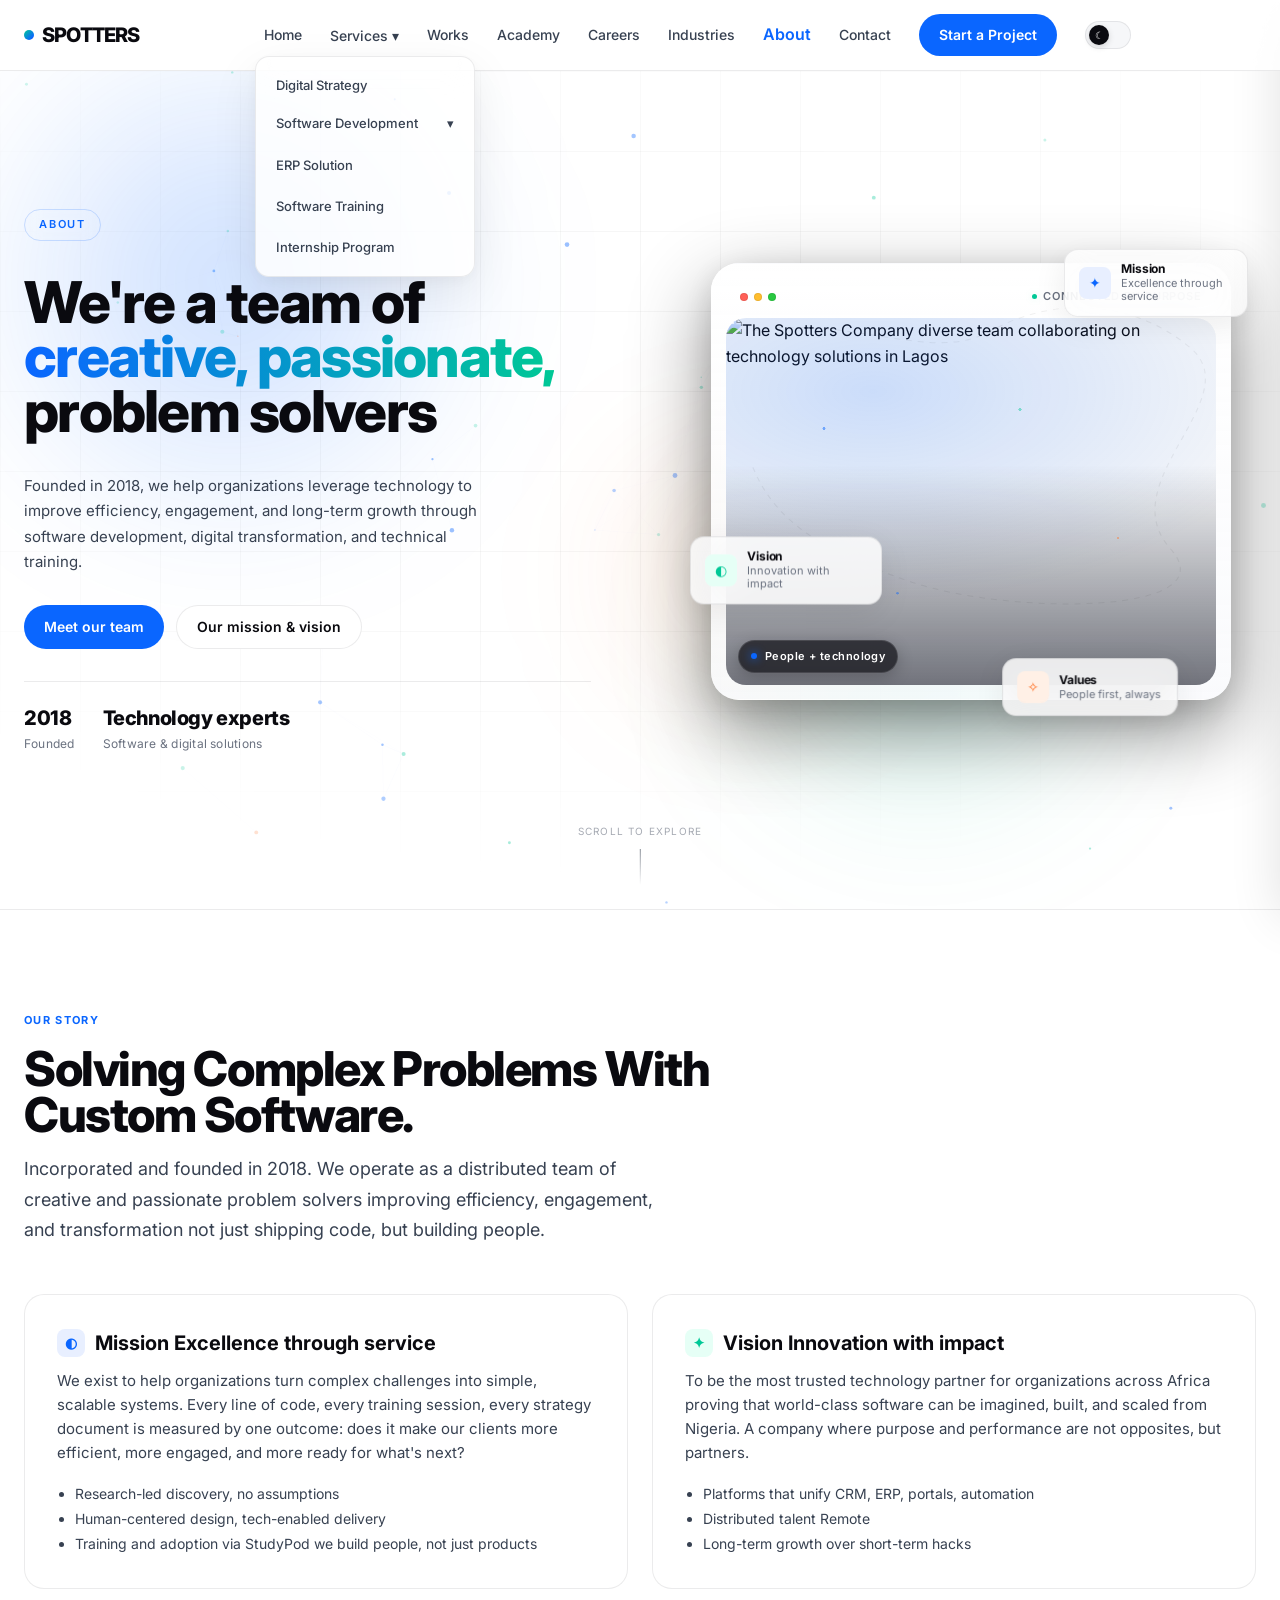
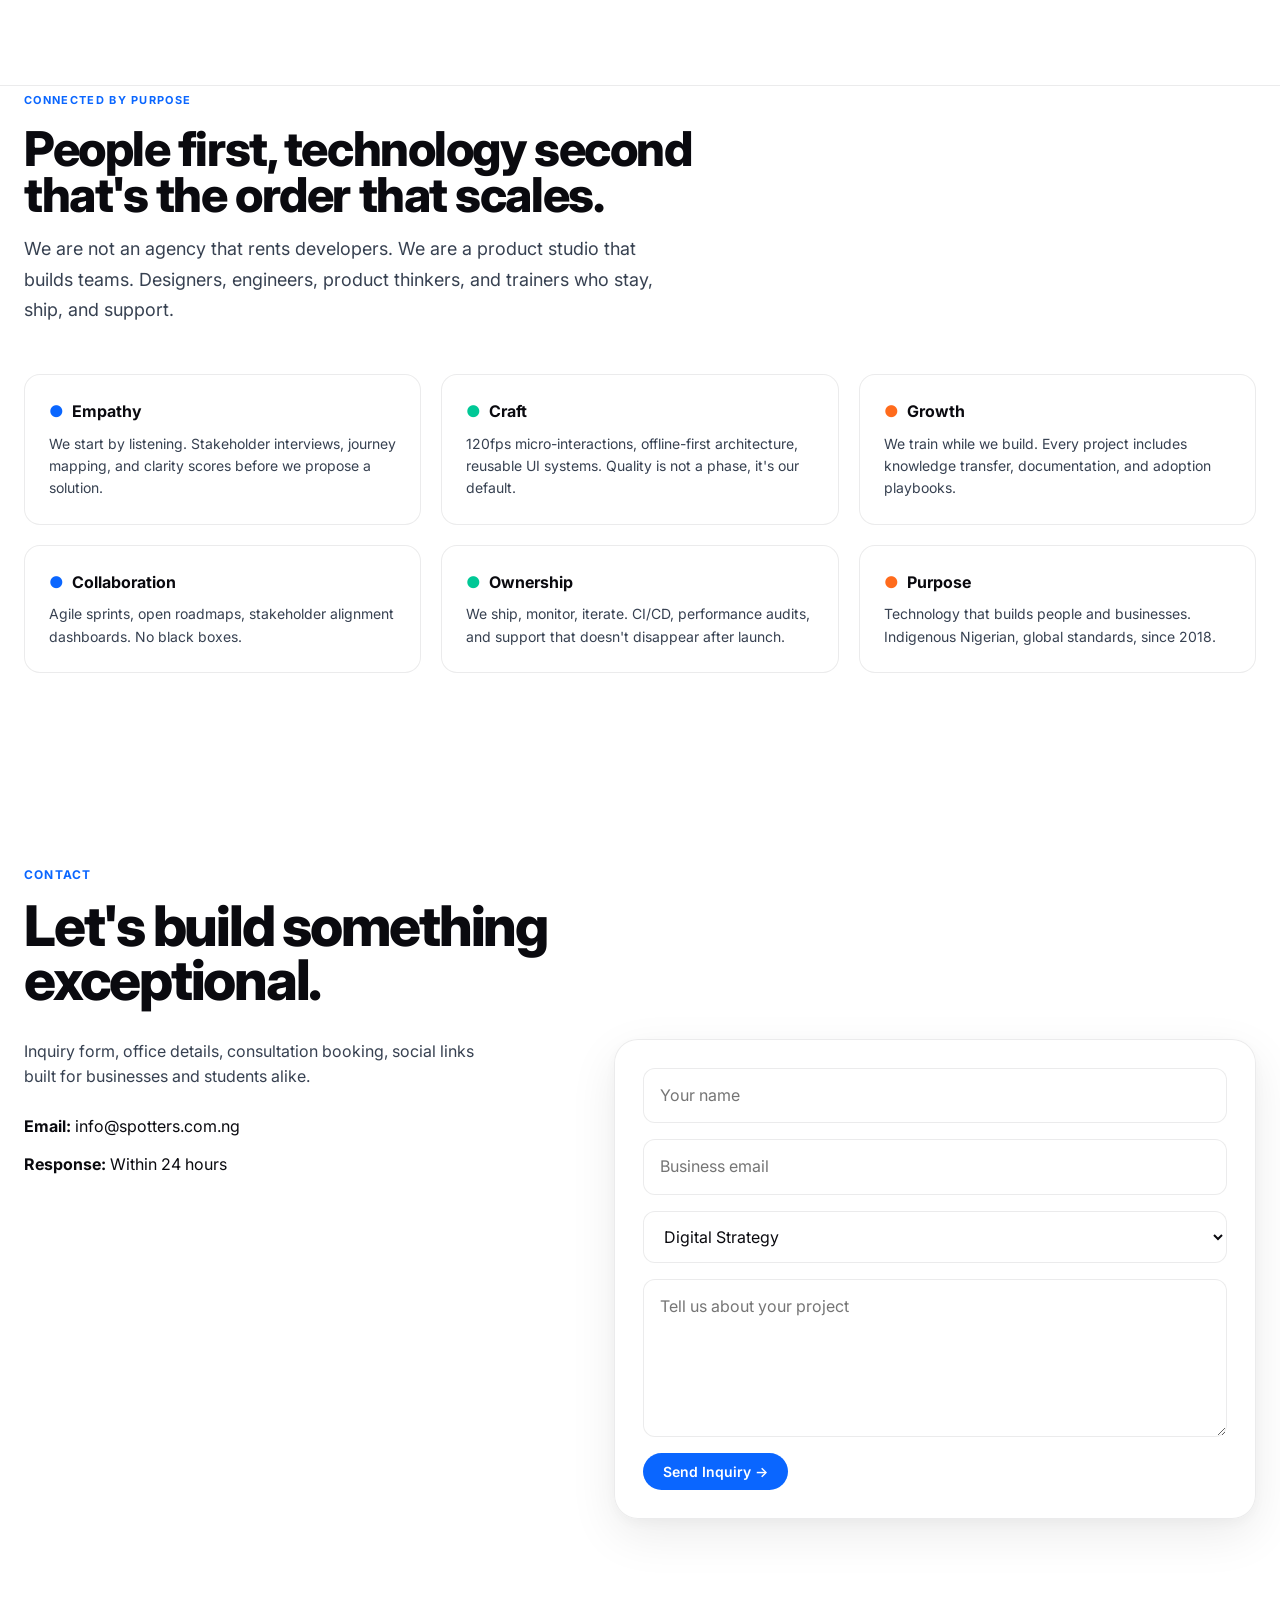
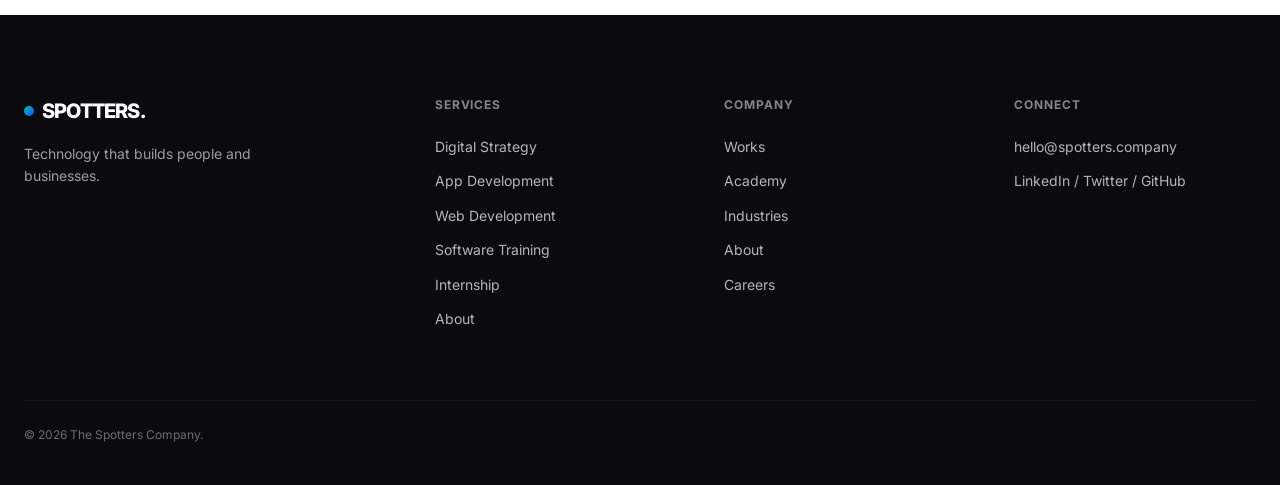
==== commit 3e211540: "update the hamburger menu content" ====
--- a/pages/about.html
+++ b/pages/about.html
@@ -98,7 +98,7 @@
       </div>
       <a class="btn-primary blue" href="#contact" style="width:100%; justify-content:center;">Start a
         Project →</a>
-      <p style="font-size:11px; color:var(--muted-2); text-align:center; margin-top:12px;">Indigenous Nigerian • Since
+      <p style="font-size:11px; color:var(--muted-2); text-align:center; margin-top:12px;">• Since
         2018</p>
     </div>
   </div>
